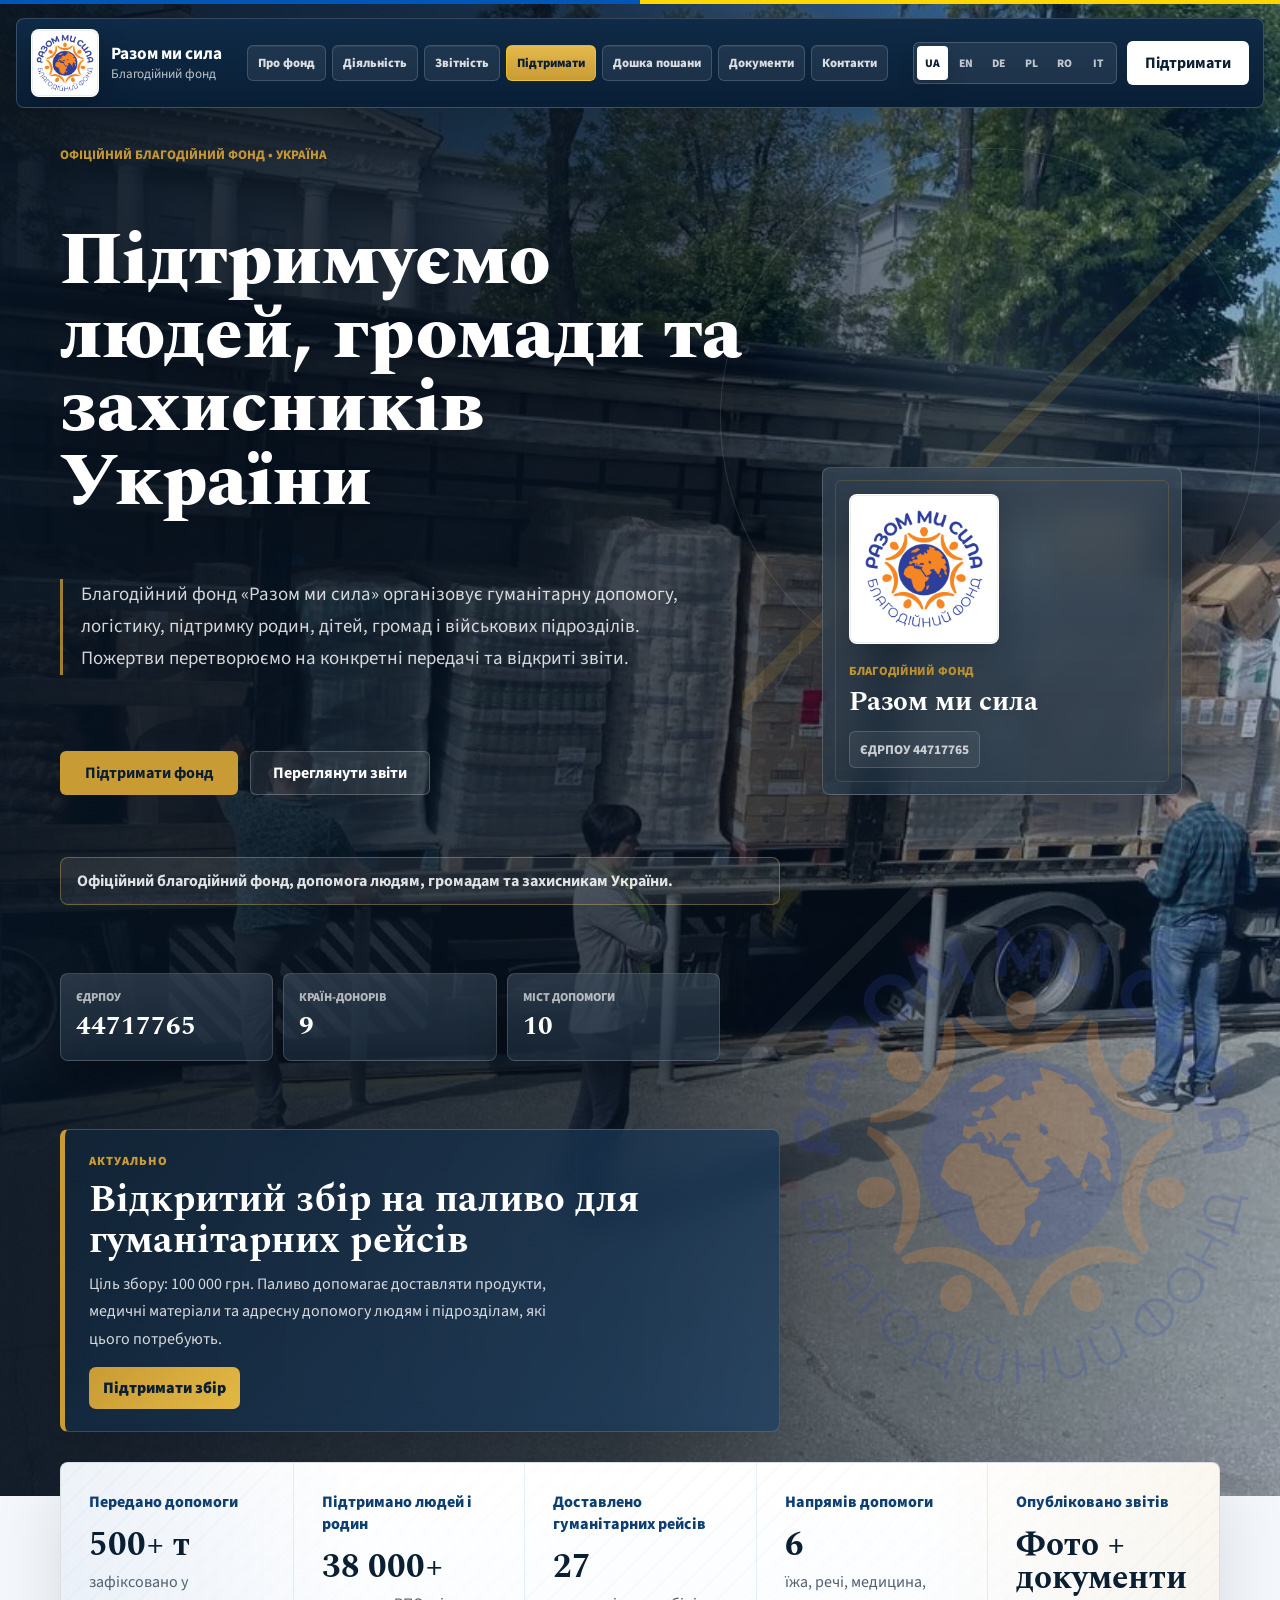
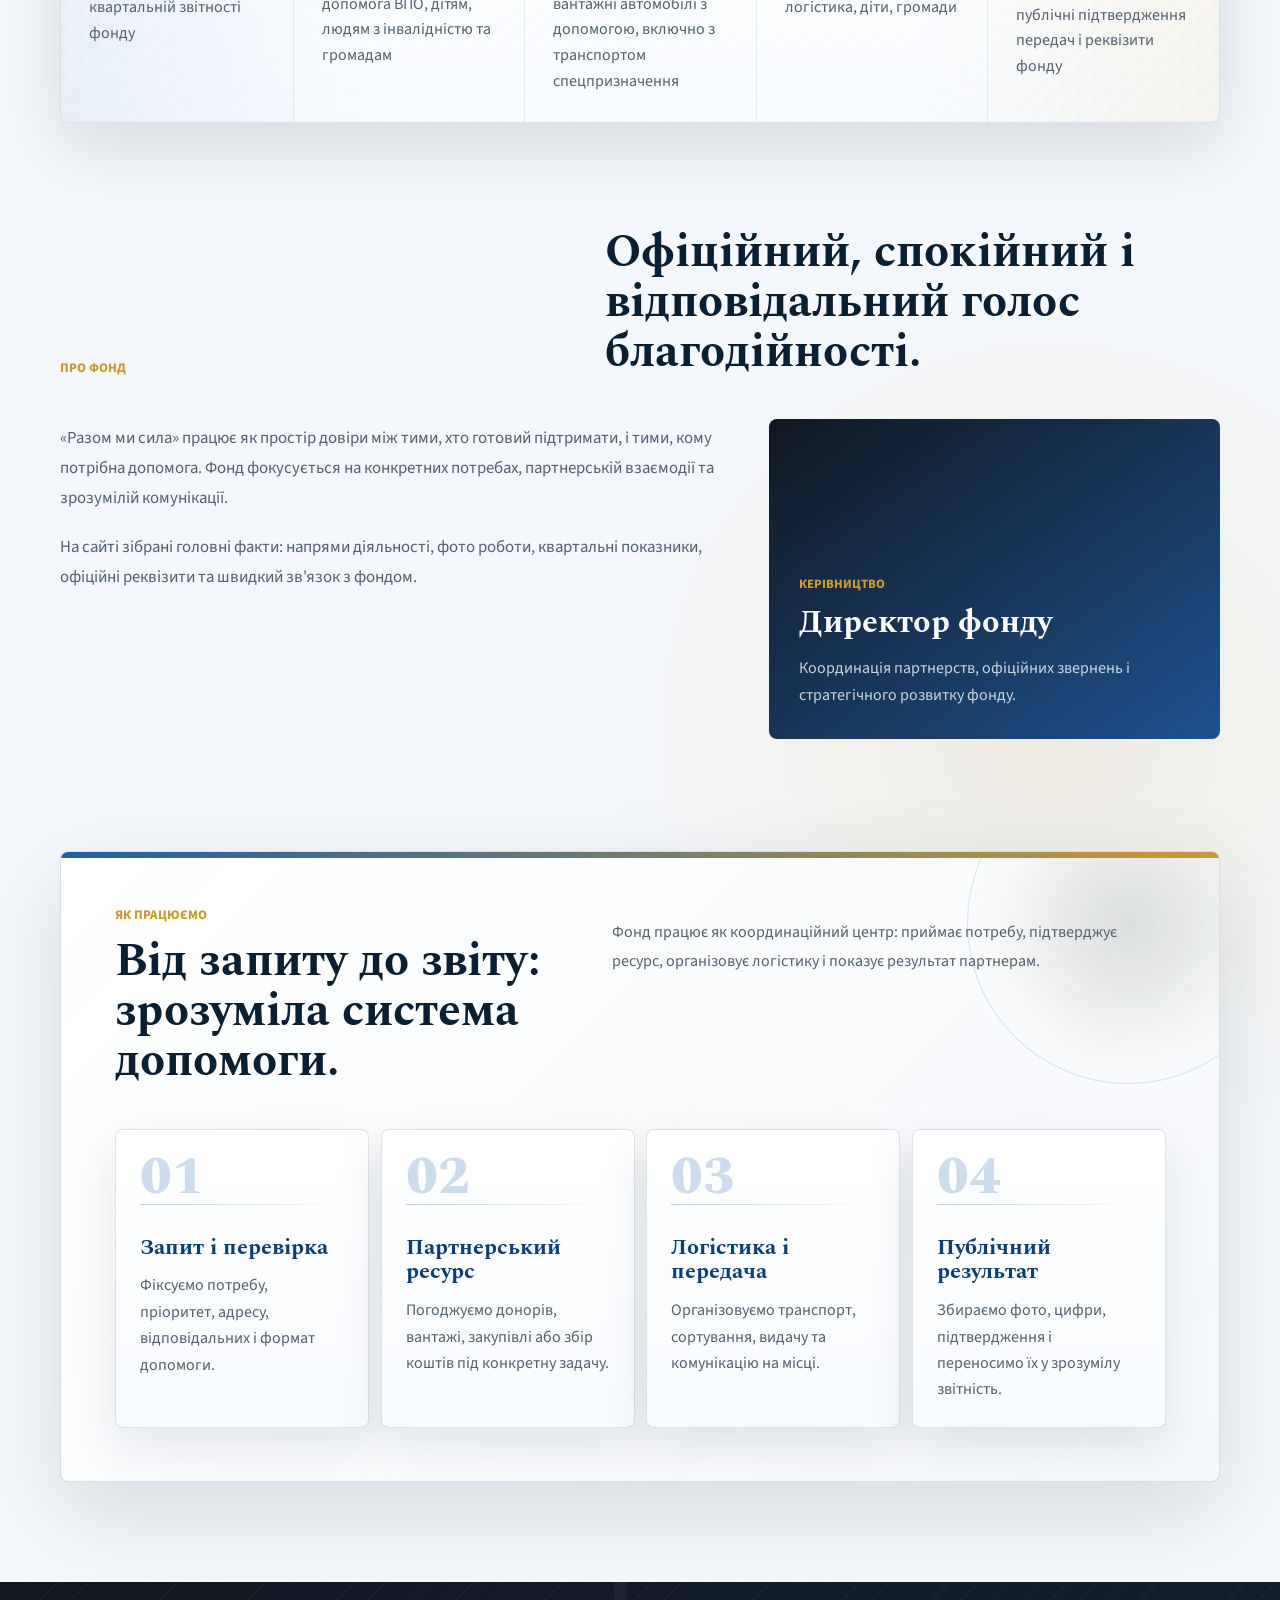
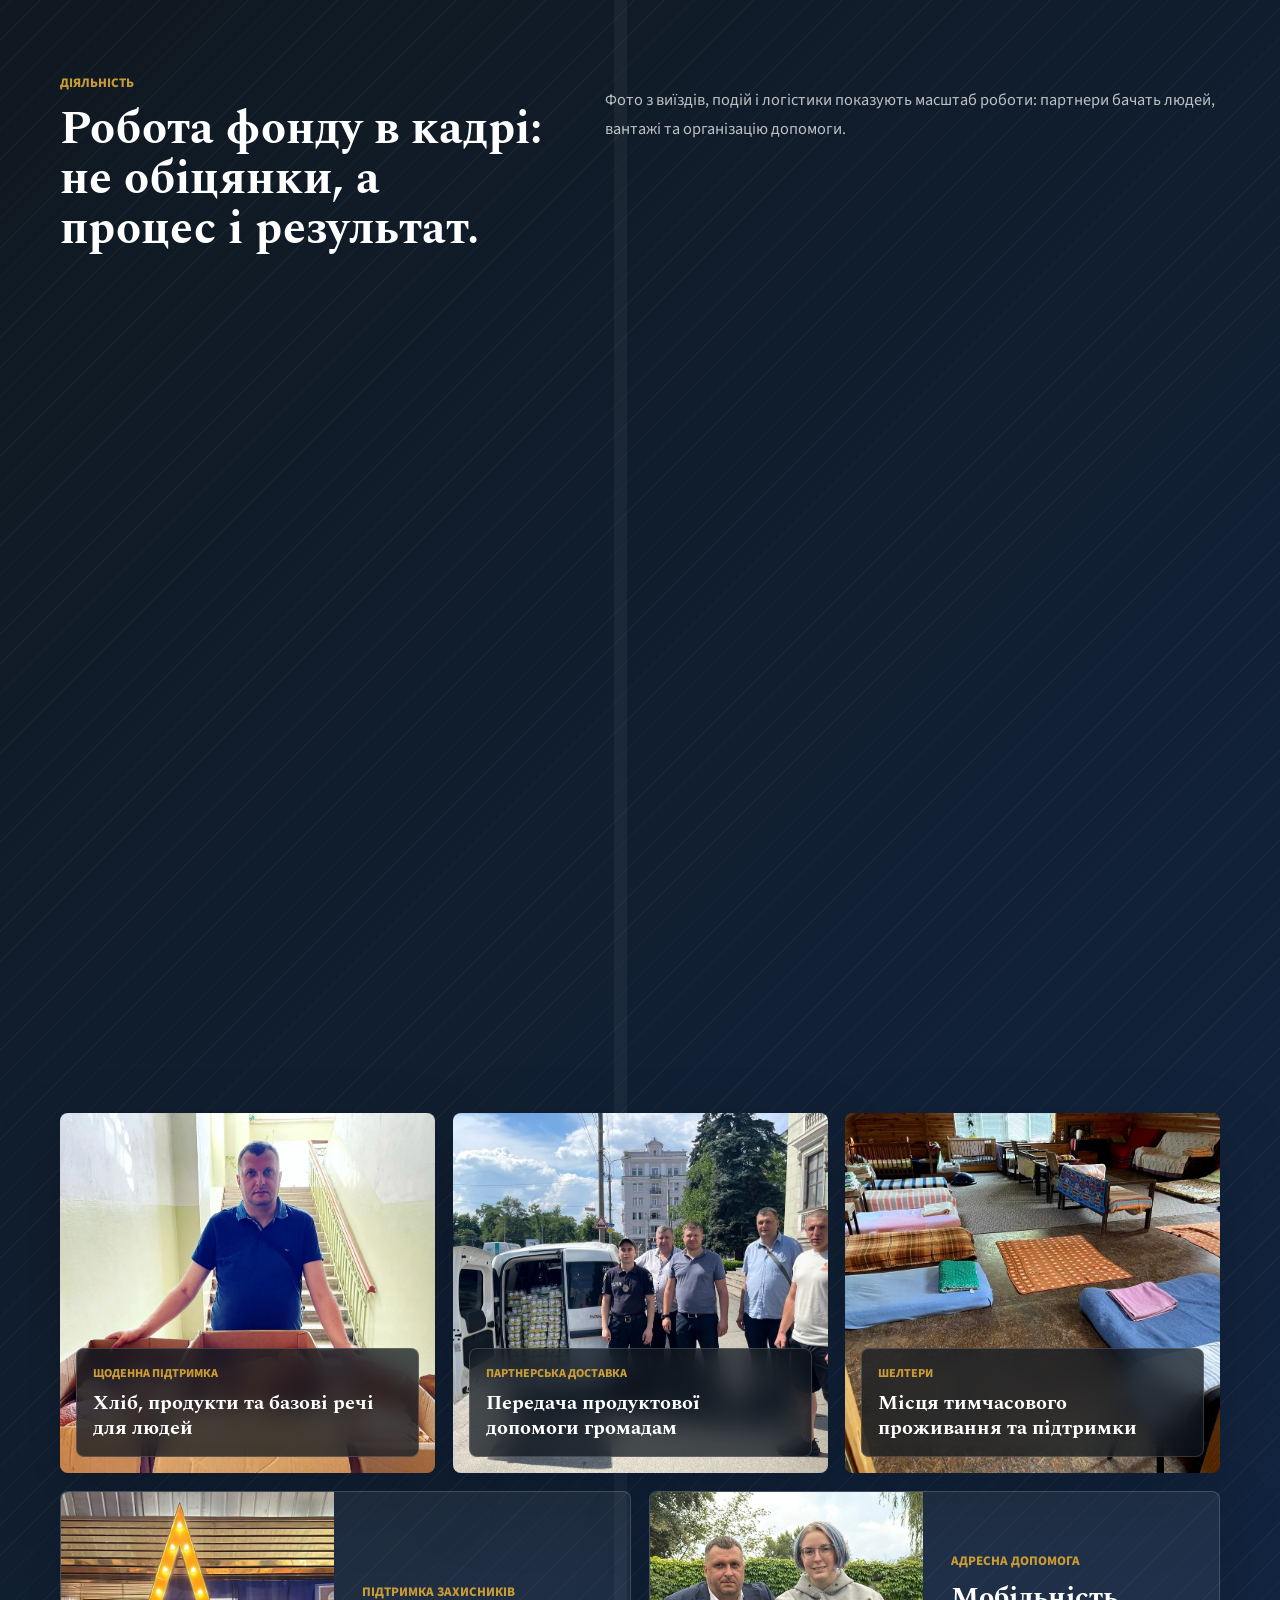
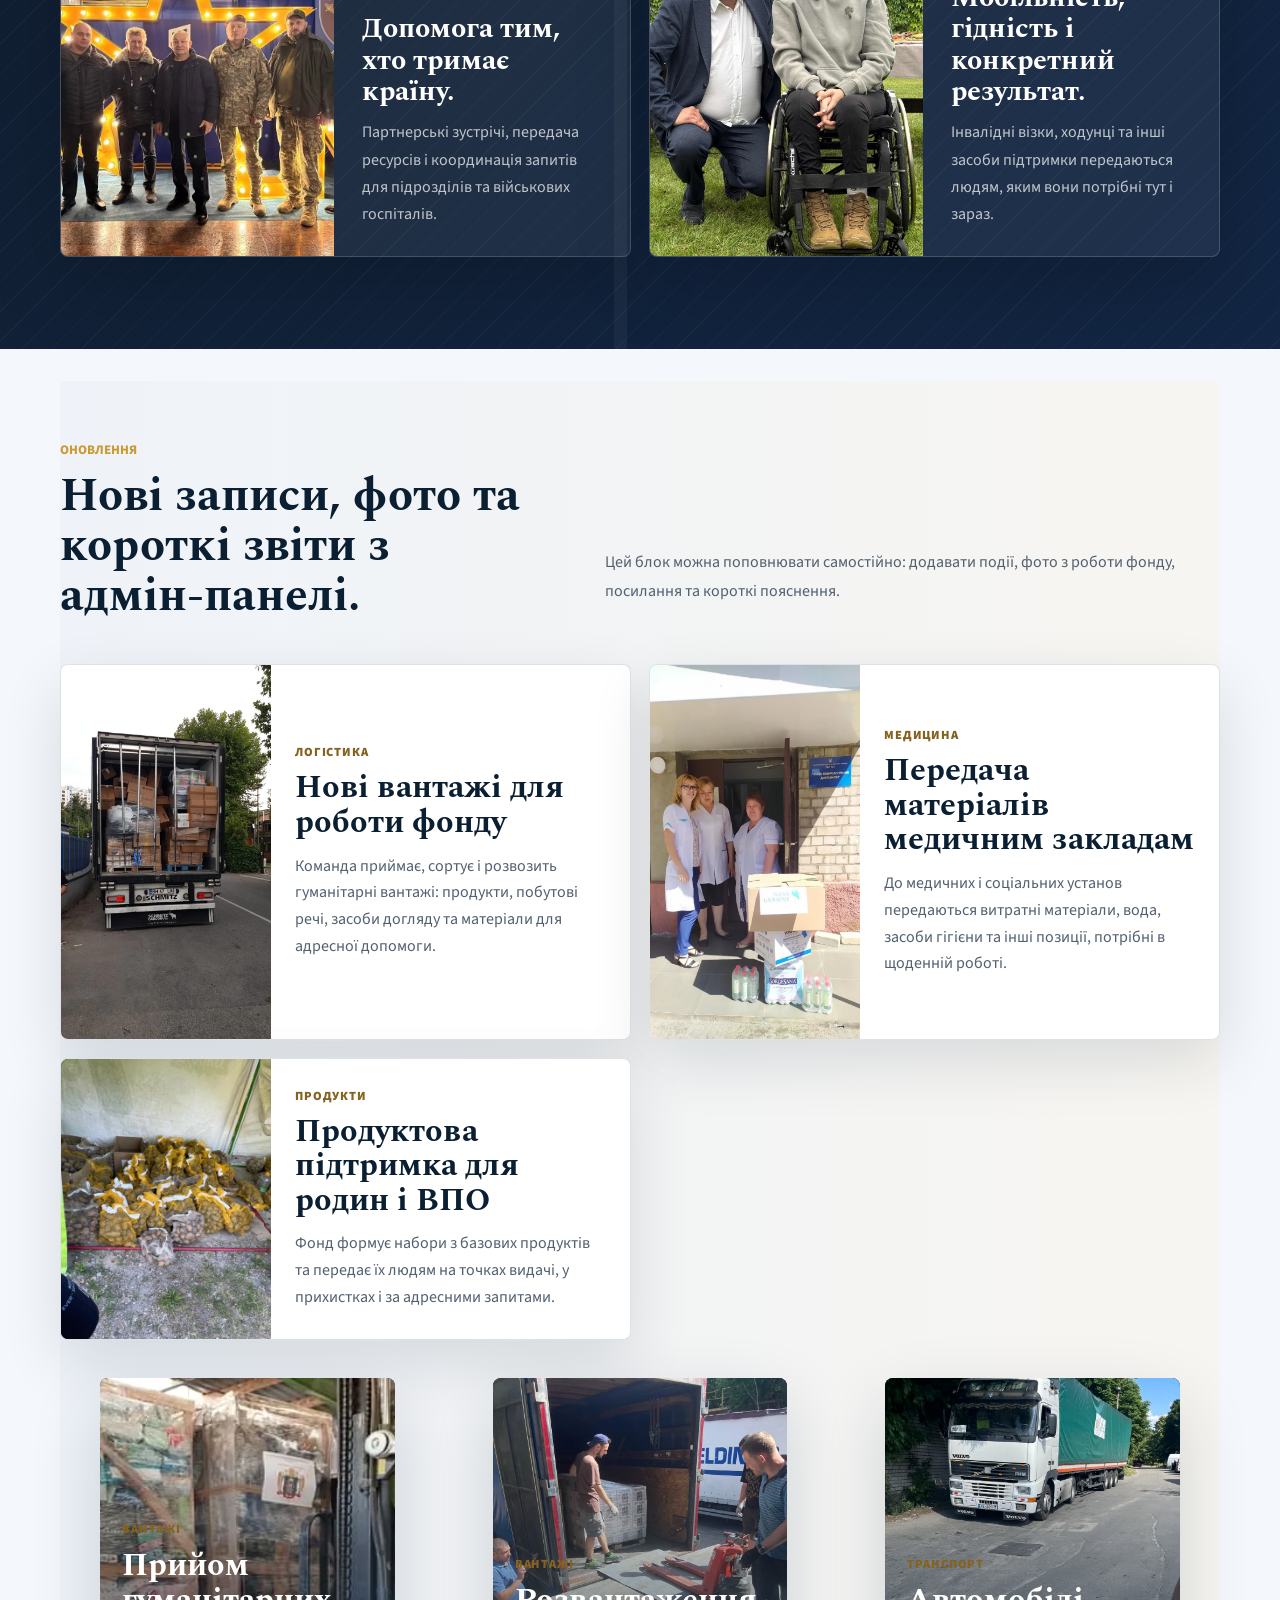
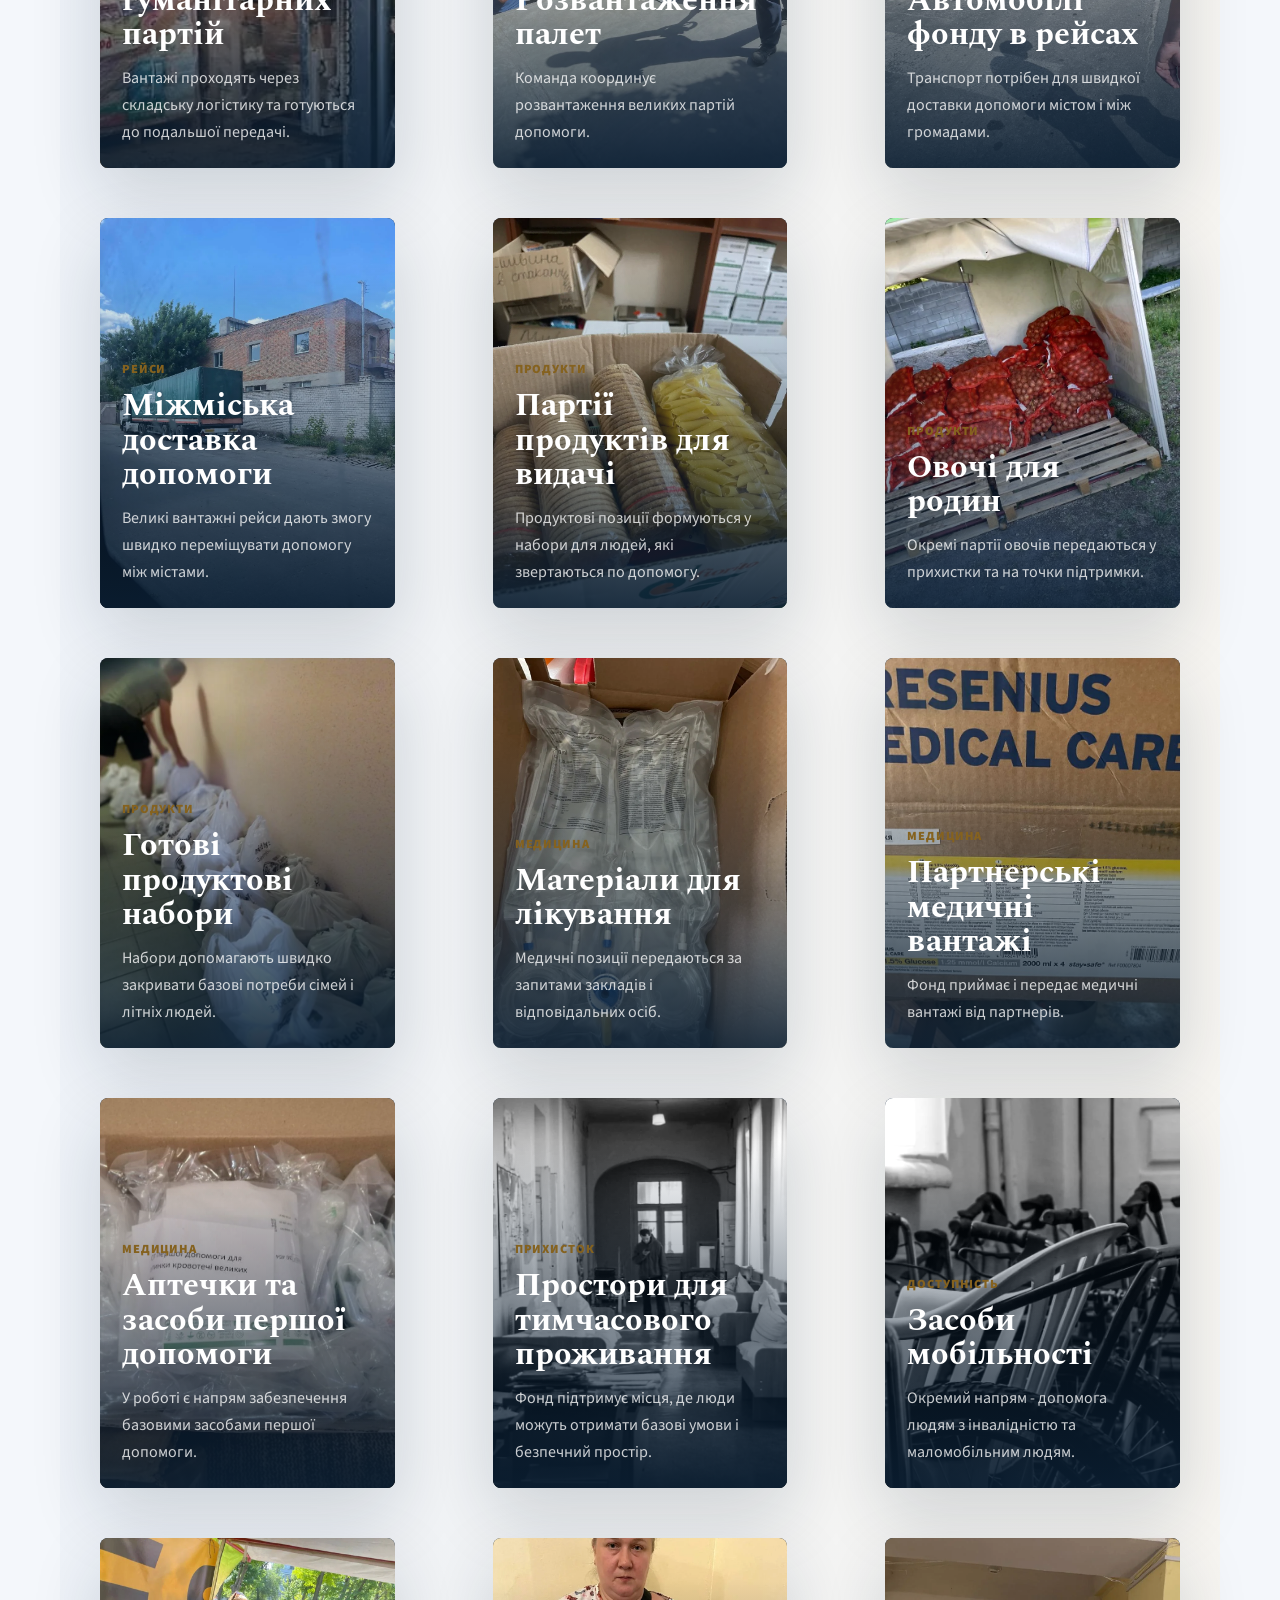
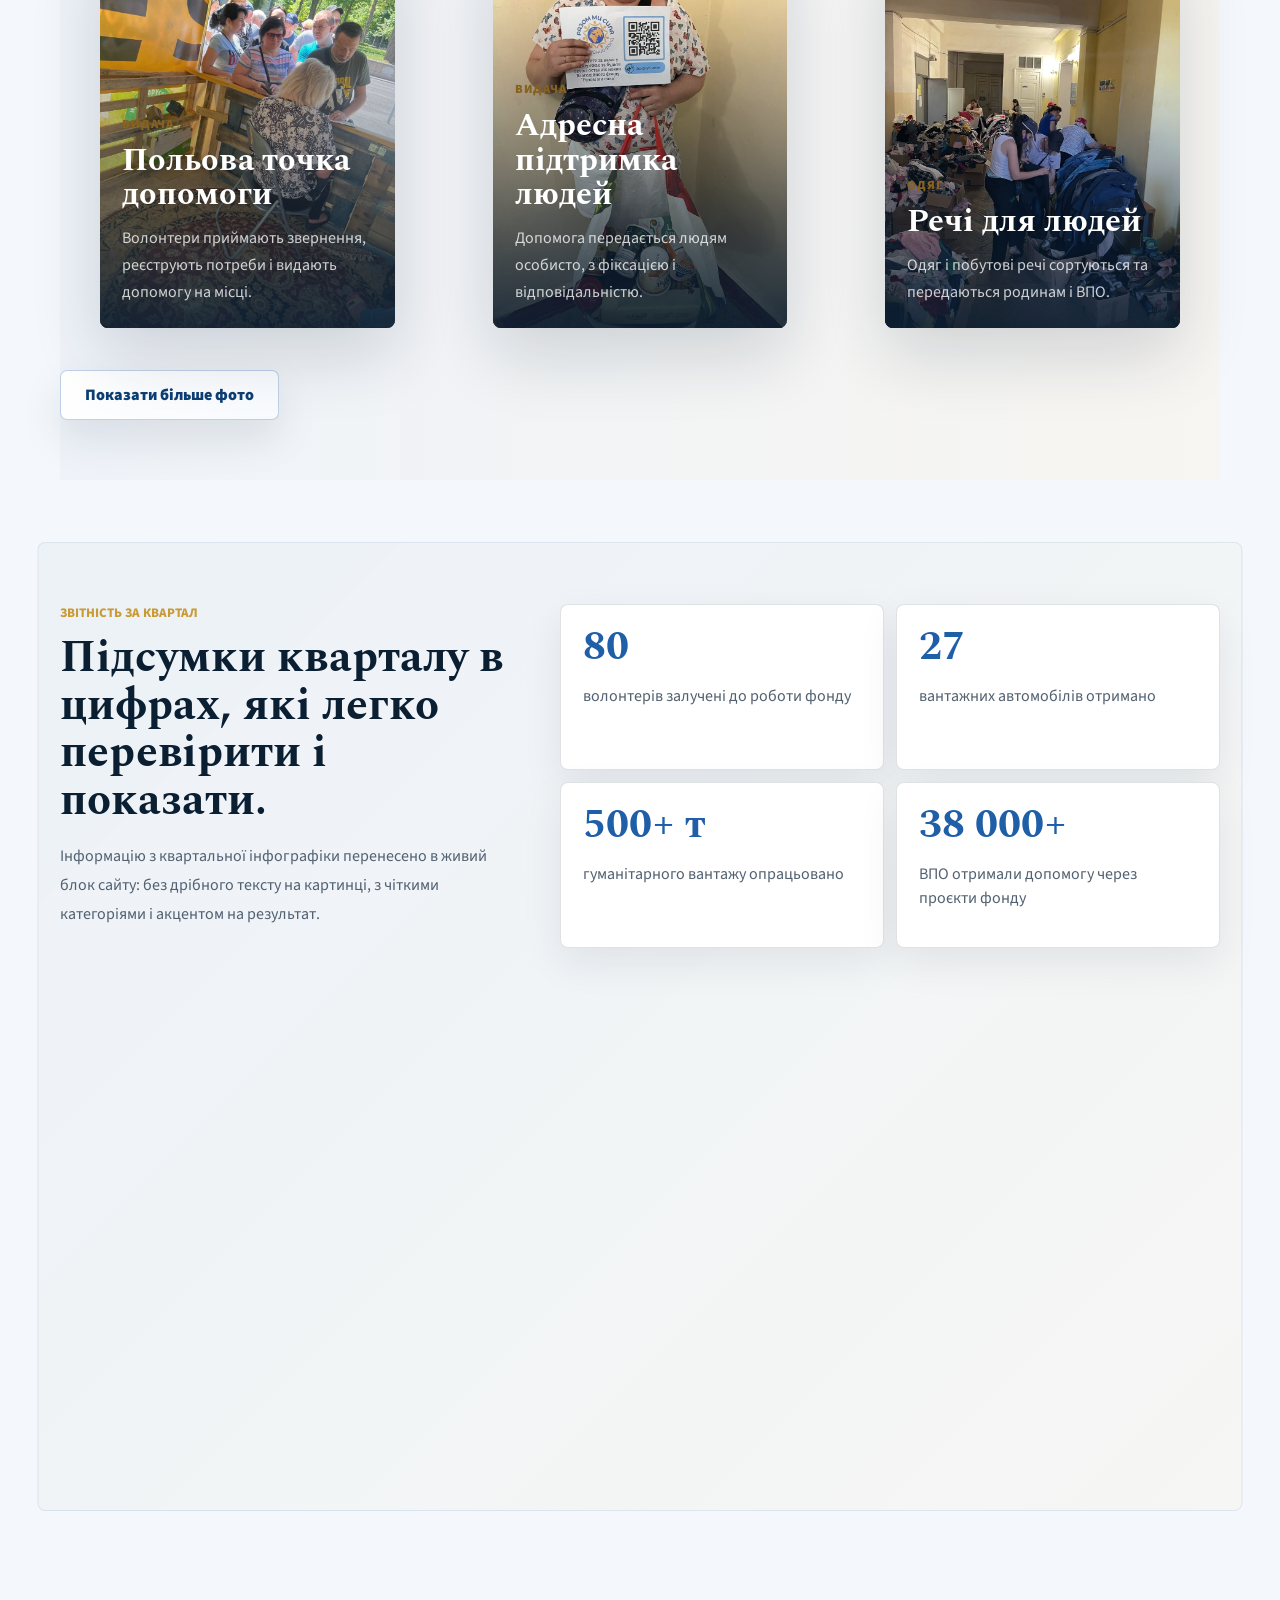
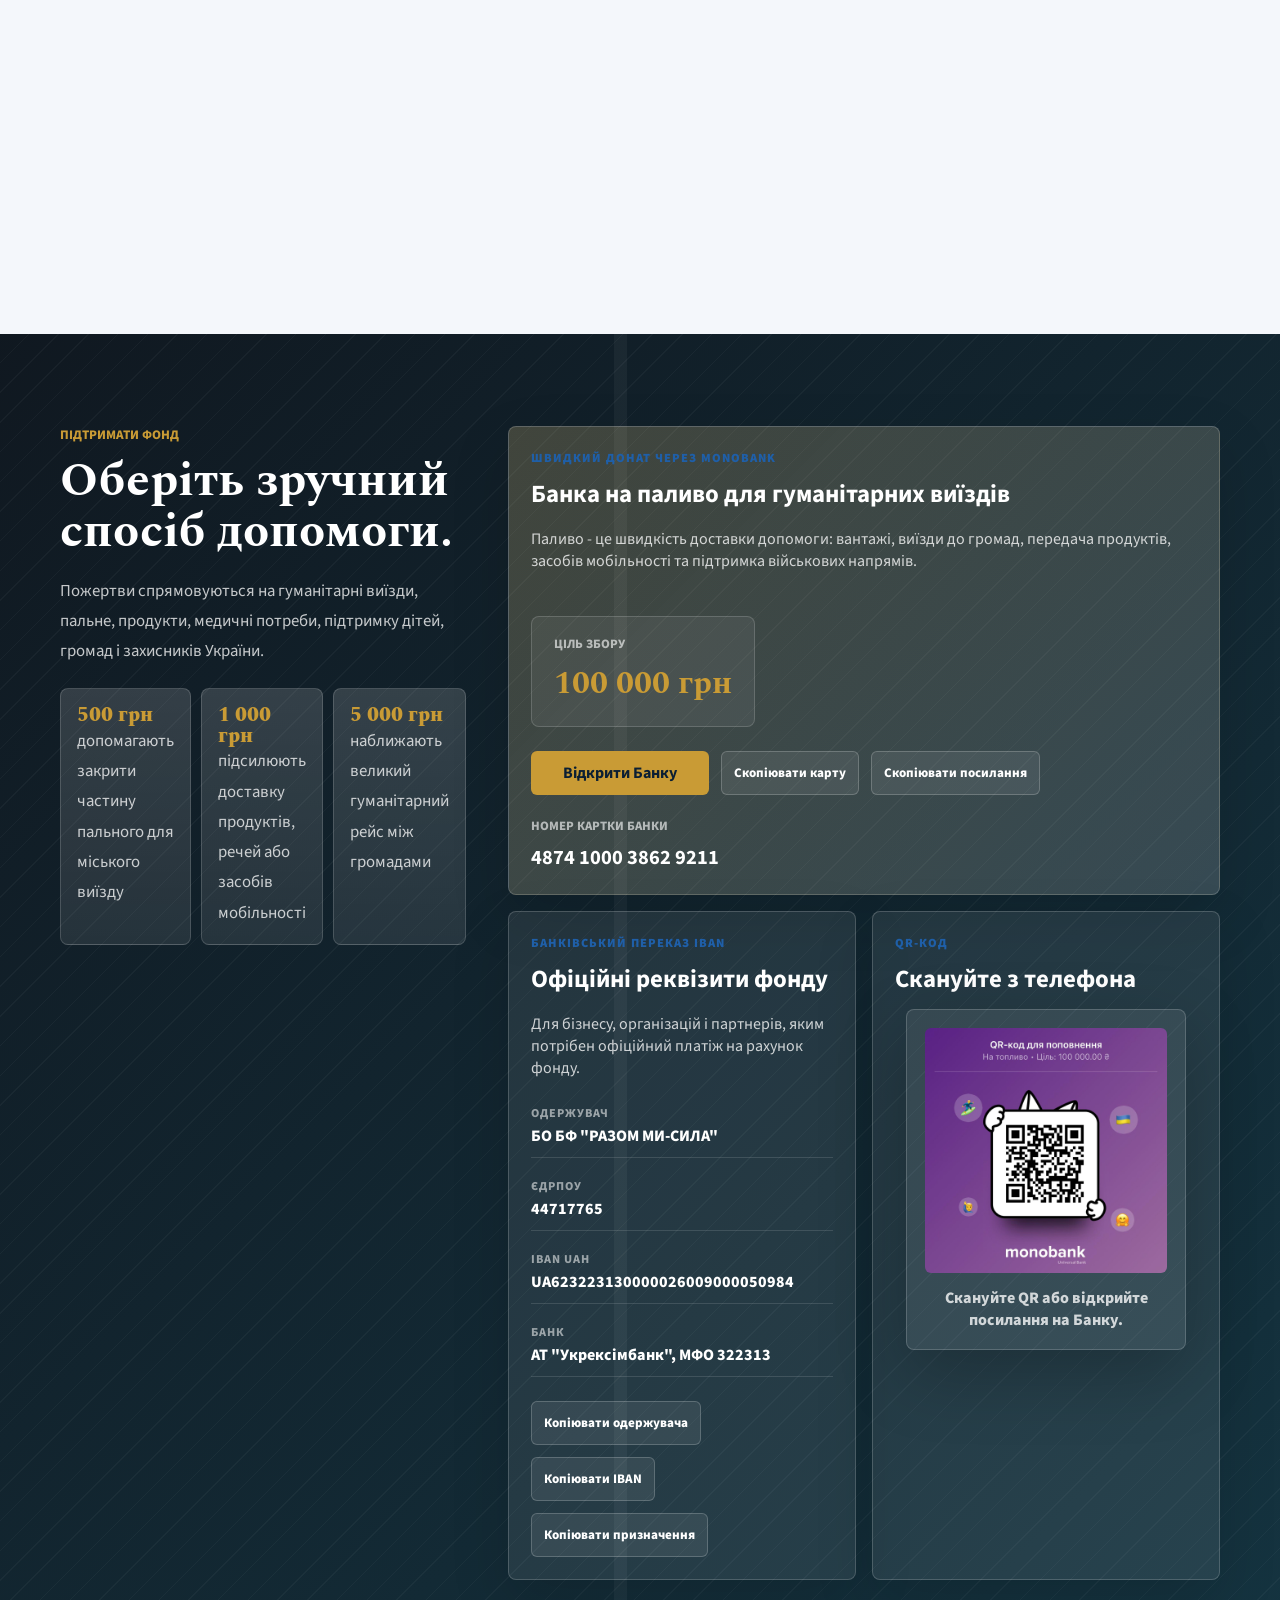
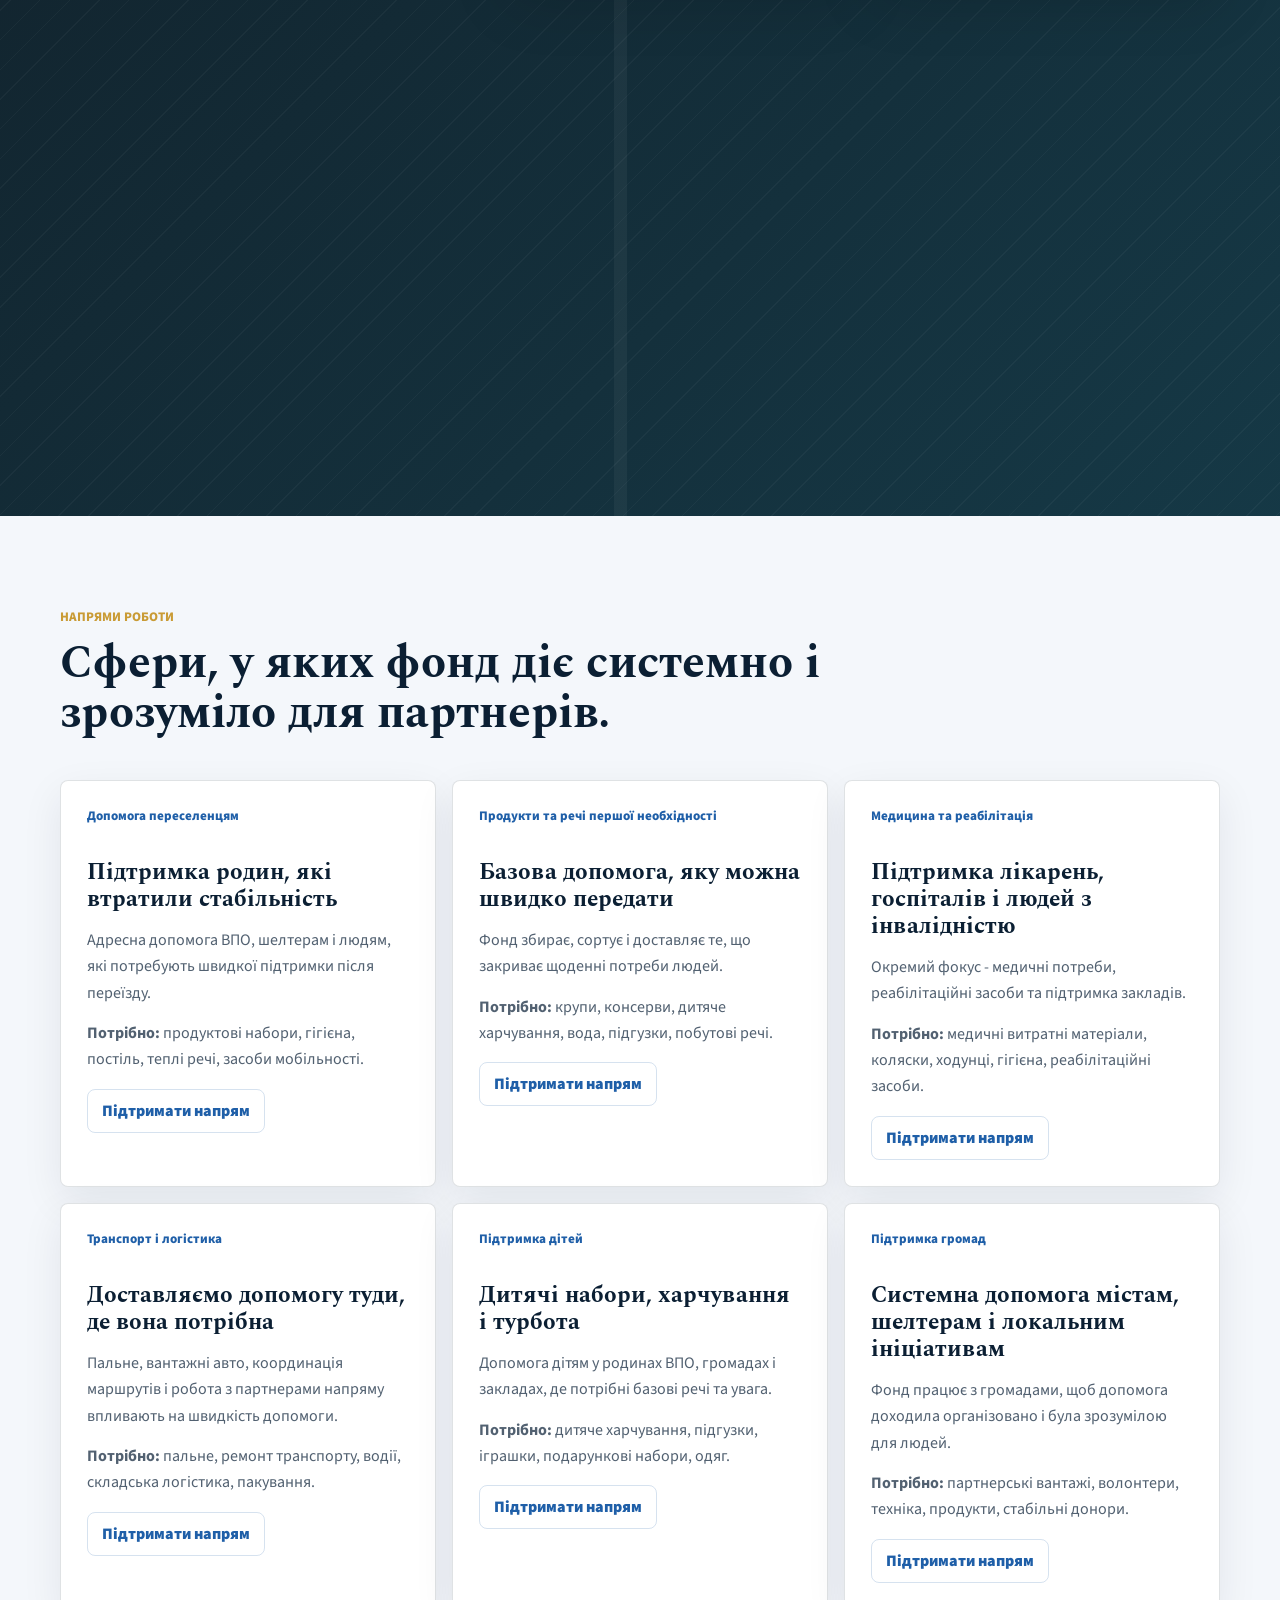
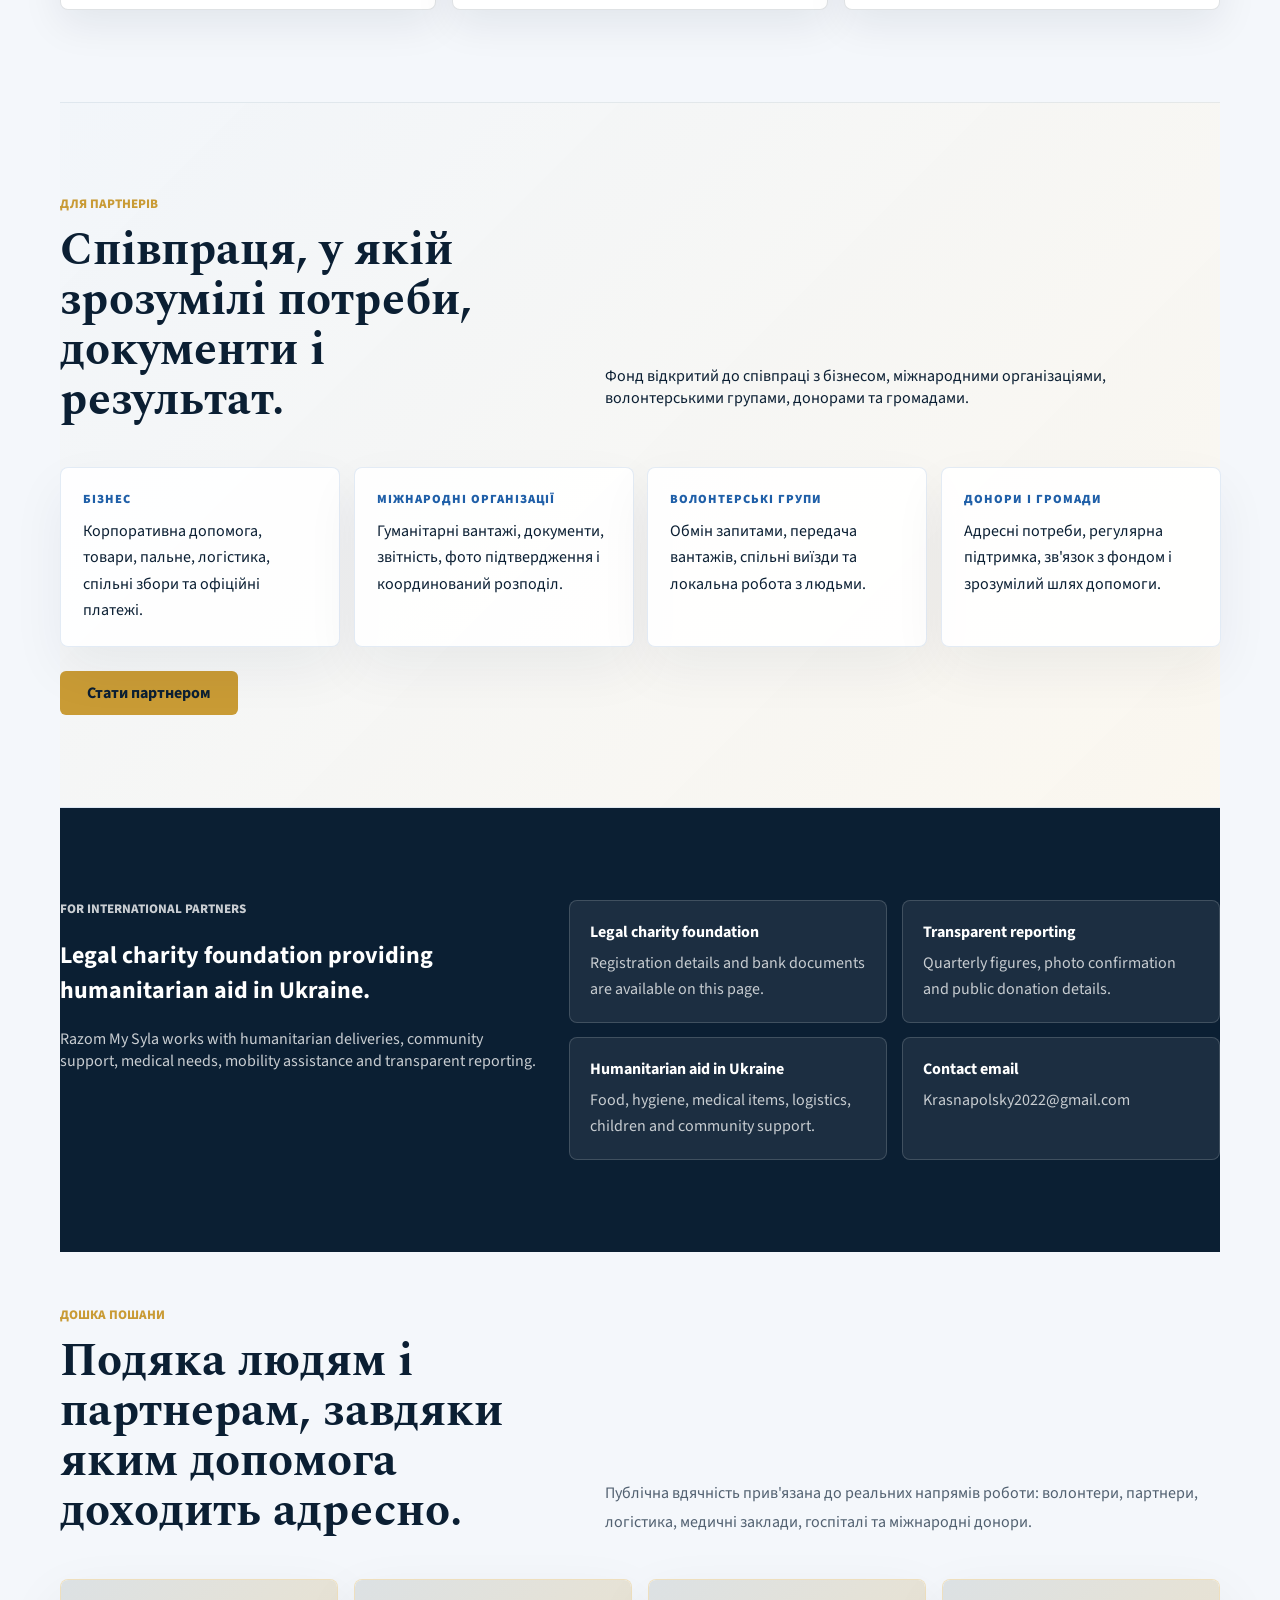
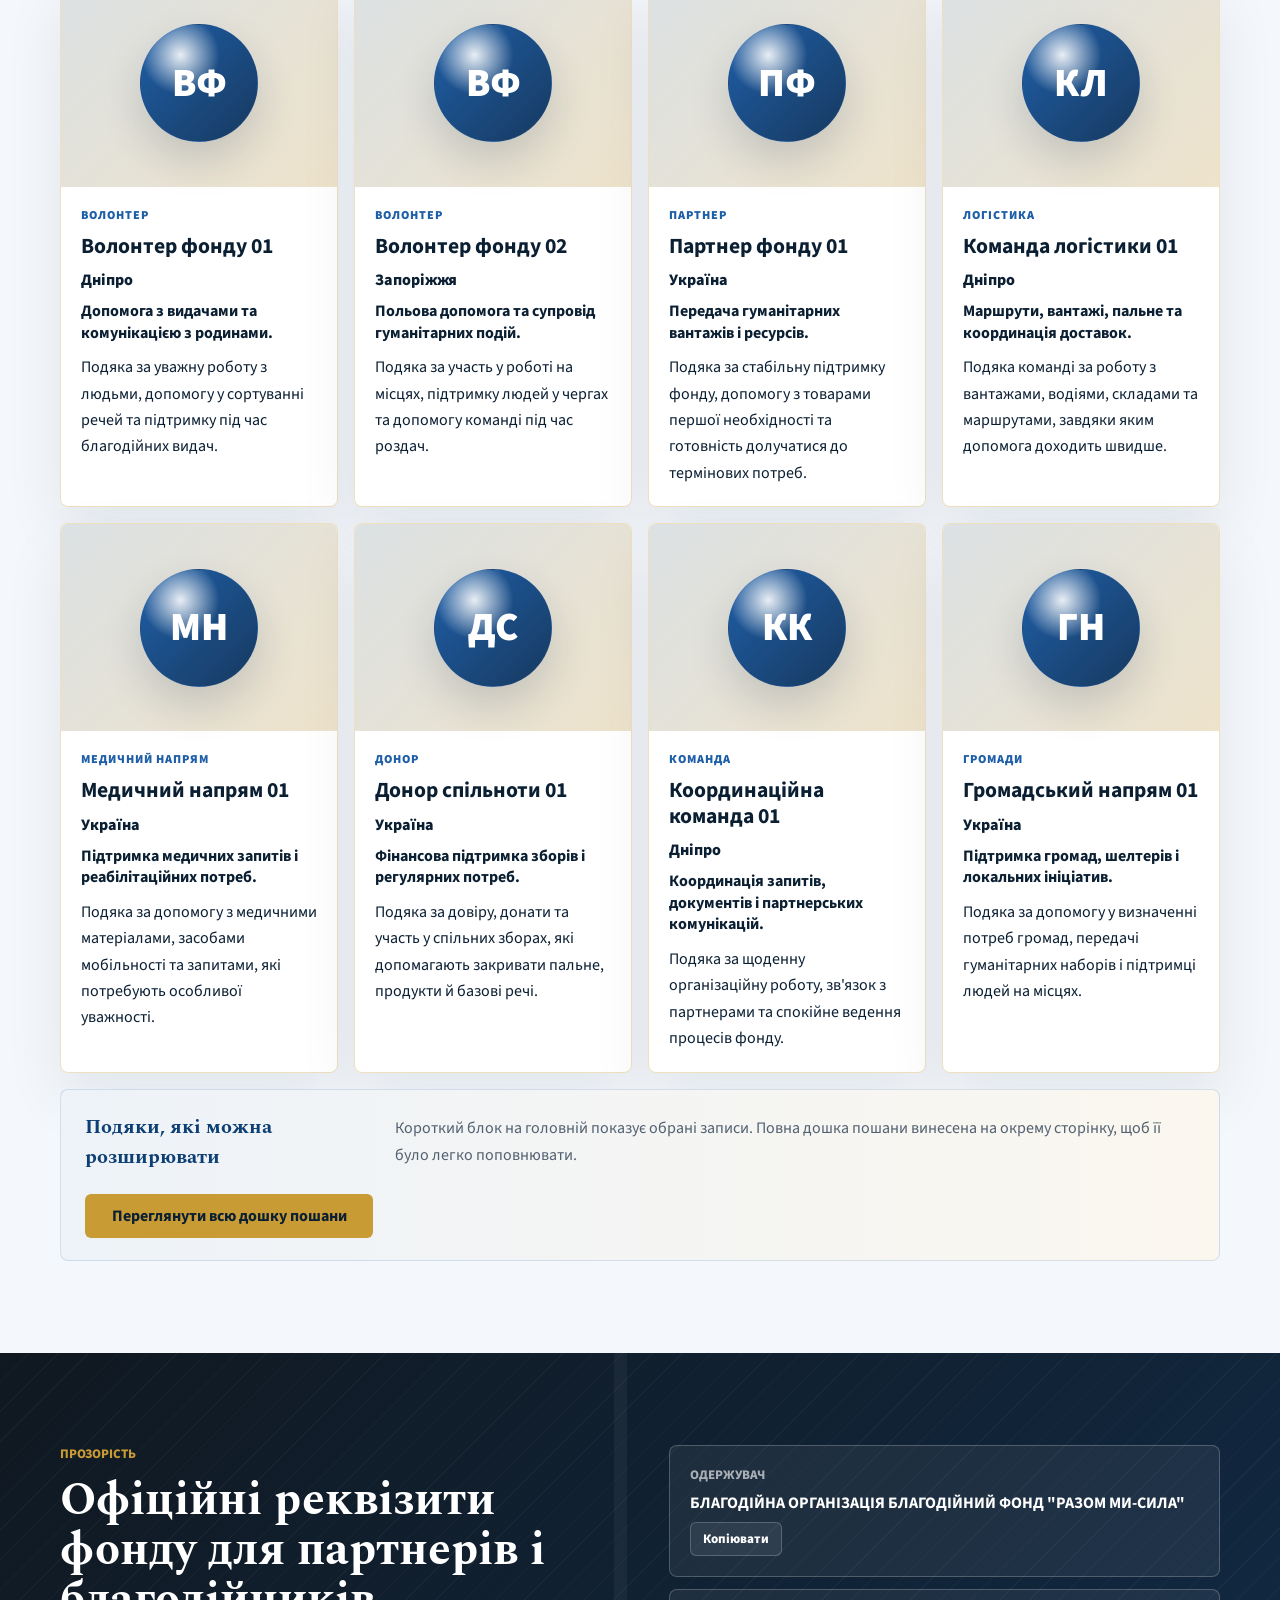
==== index.html @ 70a0d541 "Initial public website" ====
﻿<!doctype html>
<html lang="uk">
  <head>
    <meta charset="UTF-8" />
    <meta name="viewport" content="width=device-width, initial-scale=1.0" />
    <meta
      name="description"
      content="Благодійний фонд «Разом ми сила»: гуманітарна допомога, логістика, підтримка ВПО, дітей, медичних закладів і захисників України."
    />
    <meta name="keywords" content="Разом ми сила, благодійний фонд, гуманітарна допомога Україна, допомога ВПО, благодійність" />
    <meta name="robots" content="index, follow" />
    <meta name="author" content="Благодійний фонд «Разом ми сила»" />
    <meta name="theme-color" content="#0b1f33" />
    <meta property="og:type" content="website" />
    <meta property="og:locale" content="uk_UA" />
    <meta property="og:site_name" content="Разом ми сила" />
    <meta property="og:title" content="Благодійний фонд «Разом ми сила»" />
    <meta
      property="og:description"
      content="Офіційний сайт фонду: звітність, фото роботи, реквізити, гуманітарні рейси та прямий зв'язок."
    />
    <meta property="og:image" content="assets/og-razom-my-syla.webp" />
    <meta property="og:image:width" content="1200" />
    <meta property="og:image:height" content="630" />
    <meta name="twitter:card" content="summary_large_image" />
    <meta name="twitter:title" content="Благодійний фонд «Разом ми сила»" />
    <meta name="twitter:description" content="Гуманітарна допомога, логістика, звітність і офіційні реквізити фонду." />
    <meta name="twitter:image" content="assets/og-razom-my-syla.webp" />
    <title>Благодійний фонд «Разом ми сила» | Гуманітарна допомога в Україні</title>
    <link rel="canonical" href="https://razom-my-syla.pages.dev/" />
    <link rel="icon" href="assets/favicon.png" type="image/png" />
    <link rel="preload" href="assets/optimized/work-logistics.webp" as="image" />
    <link rel="preconnect" href="https://fonts.googleapis.com" />
    <link rel="preconnect" href="https://fonts.gstatic.com" crossorigin />
    <link
      href="https://fonts.googleapis.com/css2?family=Source+Sans+3:wght@400;500;600;700;800;900&family=Spectral:wght@500;600;700;800&display=swap"
      rel="stylesheet"
    />
    <link rel="stylesheet" href="styles.css" />
    <script type="application/ld+json">
      {
        "@context": "https://schema.org",
        "@type": "NGO",
        "name": "Благодійний фонд «Разом ми сила»",
        "alternateName": "Razom My Syla",
        "identifier": "ЄДРПОУ 44717765",
        "areaServed": "Україна",
        "email": "Krasnapolsky2022@gmail.com",
        "telephone": "+380981313355",
        "sameAs": [
          "https://www.facebook.com/share/1DBQkwCfPi/?mibextid=wwXIfr",
          "https://www.instagram.com/razom_mu_sila?utm_source=qr",
          "https://t.me/razom_mi_sila1"
        ]
      }
    </script>
  </head>
  <body>
    <header class="site-header" data-header>
      <a class="brand" href="#top" aria-label="Разом ми сила">
        <span class="brand-logo" aria-hidden="true">
          <img src="assets/logo-razom.png" alt="" />
        </span>
        <span class="brand-text">
          <strong data-i18n="brand.name">Разом ми сила</strong>
          <span data-i18n="brand.type">Благодійний фонд</span>
        </span>
      </a>

      <nav class="site-nav" id="site-nav" aria-label="Основна навігація">
        <a href="#about" data-i18n="nav.about">Про фонд</a>
        <a href="#activity" data-i18n="nav.activity">Діяльність</a>
        <a href="#report" data-i18n="nav.report">Звітність</a>
        <a href="#donate" data-i18n="nav.donate">Підтримати</a>
        <a href="/honor.html" data-i18n="nav.honor">Дошка пошани</a>
        <a href="#documents" data-i18n="nav.documents">Документи</a>
        <a href="#contacts" data-i18n="nav.contacts">Контакти</a>
      </nav>

      <div class="header-tools">
        <div class="language-switcher" aria-label="Мова сайту">
          <button type="button" data-lang-switch="uk" aria-pressed="true">UA</button>
          <button type="button" data-lang-switch="en" aria-pressed="false">EN</button>
          <button type="button" data-lang-switch="de" aria-pressed="false">DE</button>
          <button type="button" data-lang-switch="pl" aria-pressed="false">PL</button>
          <button type="button" data-lang-switch="ro" aria-pressed="false">RO</button>
          <button type="button" data-lang-switch="it" aria-pressed="false">IT</button>
        </div>
        <a class="header-action" href="#donate" data-i18n="nav.donate">Підтримати</a>
      </div>

      <button class="menu-toggle" type="button" aria-expanded="false" aria-controls="site-nav">
        <span></span>
        <span></span>
        <span></span>
      </button>
    </header>

    <main id="top">
      <section class="hero" aria-label="Головний екран">
        <img class="hero-seal" src="assets/logo-razom.png" alt="" aria-hidden="true" />
        <div class="hero-inner">
          <p class="eyebrow" data-i18n="hero.eyebrow">Офіційний благодійний фонд • Україна</p>
          <h1 data-i18n="hero.title">Підтримуємо людей, громади та захисників України</h1>
          <p class="hero-copy" data-i18n="hero.copy">
            Благодійний фонд «Разом ми сила» організовує гуманітарну допомогу,
            логістику, підтримку родин, дітей, громад і військових підрозділів.
            Пожертви перетворюємо на конкретні передачі та відкриті звіти.
          </p>
          <div class="hero-actions">
            <a class="button button-primary" href="#donate" data-i18n="hero.primary">Підтримати фонд</a>
            <a class="button button-secondary" href="#report" data-i18n="hero.secondary">Переглянути звіти</a>
          </div>
          <p class="hero-trust">
            Офіційний благодійний фонд, допомога людям, громадам та захисникам України.
          </p>
          <div class="hero-proof-grid" aria-label="Офіційні маркери фонду">
            <div>
              <span>ЄДРПОУ</span>
              <strong>44717765</strong>
            </div>
            <div>
              <span data-i18n="hero.proof.donors">Країн-донорів</span>
              <strong>9</strong>
            </div>
            <div>
              <span data-i18n="hero.proof.cities">Міст допомоги</span>
              <strong>10</strong>
            </div>
          </div>
          <div class="hero-logo-card" aria-label="Офіційний знак фонду">
            <img src="assets/logo-razom.png" alt="" />
            <div>
              <span data-i18n="brand.type">Благодійний фонд</span>
              <strong data-i18n="brand.name">Разом ми сила</strong>
              <small>ЄДРПОУ 44717765</small>
            </div>
          </div>
          <div class="managed-notice" data-managed-notice hidden></div>
        </div>
      </section>

      <section class="credibility" aria-label="Ключові показники довіри">
        <div class="credibility-item">
          <span>Передано допомоги</span>
          <strong>500+ т</strong>
          <p>зафіксовано у квартальній звітності фонду</p>
        </div>
        <div class="credibility-item">
          <span>Підтримано людей і родин</span>
          <strong>38 000+</strong>
          <p>допомога ВПО, дітям, людям з інвалідністю та громадам</p>
        </div>
        <div class="credibility-item">
          <span>Доставлено гуманітарних рейсів</span>
          <strong>27</strong>
          <p>вантажні автомобілі з допомогою, включно з транспортом спецпризначення</p>
        </div>
        <div class="credibility-item">
          <span>Напрямів допомоги</span>
          <strong>6</strong>
          <p>їжа, речі, медицина, логістика, діти, громади</p>
        </div>
        <div class="credibility-item">
          <span>Опубліковано звітів</span>
          <strong>Фото + документи</strong>
          <p>публічні підтвердження передач і реквізити фонду</p>
        </div>
      </section>

      <section class="section about" id="about">
        <div class="section-heading">
          <p class="section-label" data-i18n="about.label">Про фонд</p>
          <h2 data-i18n="about.title">Офіційний, спокійний і відповідальний голос благодійності.</h2>
        </div>

        <div class="about-grid">
          <div class="about-copy">
            <p data-i18n="about.p1">
              «Разом ми сила» працює як простір довіри між тими, хто готовий
              підтримати, і тими, кому потрібна допомога. Фонд фокусується на
              конкретних потребах, партнерській взаємодії та зрозумілій комунікації.
            </p>
            <p data-i18n="about.p2">
              На сайті зібрані головні факти: напрями діяльності, фото роботи,
              квартальні показники, офіційні реквізити та швидкий зв'язок з фондом.
            </p>
          </div>

          <div class="director-panel" aria-label="Керівництво фонду">
            <p data-i18n="director.label">Керівництво</p>
            <strong data-i18n="director.title">Директор фонду</strong>
            <span data-i18n="director.text">
              Координація партнерств, офіційних звернень і стратегічного розвитку фонду.
            </span>
          </div>
        </div>
      </section>

      <section class="section process" id="process">
        <div class="process-shell">
          <div class="section-heading">
            <div>
              <p class="section-label" data-i18n="process.label">Як працюємо</p>
              <h2 data-i18n="process.title">Від запиту до звіту: зрозуміла система допомоги.</h2>
            </div>
            <p data-i18n="process.text">
              Фонд працює як координаційний центр: приймає потребу, підтверджує ресурс, організовує логістику і показує результат партнерам.
            </p>
          </div>

          <div class="process-grid">
            <article>
              <span>01</span>
              <strong data-i18n="process.step1.title">Запит і перевірка</strong>
              <p data-i18n="process.step1.text">Фіксуємо потребу, пріоритет, адресу, відповідальних і формат допомоги.</p>
            </article>
            <article>
              <span>02</span>
              <strong data-i18n="process.step2.title">Партнерський ресурс</strong>
              <p data-i18n="process.step2.text">Погоджуємо донорів, вантажі, закупівлі або збір коштів під конкретну задачу.</p>
            </article>
            <article>
              <span>03</span>
              <strong data-i18n="process.step3.title">Логістика і передача</strong>
              <p data-i18n="process.step3.text">Організовуємо транспорт, сортування, видачу та комунікацію на місці.</p>
            </article>
            <article>
              <span>04</span>
              <strong data-i18n="process.step4.title">Публічний результат</strong>
              <p data-i18n="process.step4.text">Збираємо фото, цифри, підтвердження і переносимо їх у зрозумілу звітність.</p>
            </article>
          </div>
        </div>
      </section>

      <section class="activity" id="activity">
        <div class="activity-inner">
          <div class="section-heading activity-heading">
            <div>
              <p class="section-label" data-i18n="activity.label">Діяльність</p>
              <h2 data-i18n="activity.title">Робота фонду в кадрі: не обіцянки, а процес і результат.</h2>
            </div>
            <p data-i18n="activity.text">
              Фото з виїздів, подій і логістики показують масштаб роботи:
              партнери бачать людей, вантажі та організацію допомоги.
            </p>
          </div>

          <div class="photo-story">
            <figure class="story-main">
              <img src="assets/optimized/work-director.webp" alt="Представник фонду біля точки видачі допомоги" loading="lazy" />
              <figcaption>
                <span data-i18n="photo.main.label">Публічна робота</span>
                <strong data-i18n="photo.main.title">Видача подарункових наборів і комунікація з людьми</strong>
              </figcaption>
            </figure>

            <div class="story-side">
              <figure>
                <img src="assets/optimized/work-logistics.webp" alt="Вантажний автомобіль з гуманітарною допомогою" loading="lazy" />
                <figcaption data-i18n="photo.logistics">Гуманітарна логістика</figcaption>
              </figure>
              <figure>
                <img src="assets/optimized/work-cargo.webp" alt="Коробки з допомогою всередині вантажного автомобіля" loading="lazy" />
                <figcaption data-i18n="photo.cargo">Підготовка та сортування вантажу</figcaption>
              </figure>
              <figure>
                <img src="assets/optimized/work-community.webp" alt="Люди на благодійному заході фонду" loading="lazy" />
                <figcaption data-i18n="photo.community">Благодійні заходи у громадах</figcaption>
              </figure>
            </div>
          </div>

          <div class="impact-cases" aria-label="Приклади допомоги фонду">
            <figure>
              <img src="assets/optimized/work-bread.webp" alt="Коробки зі свіжим хлібом для передачі людям" loading="lazy" />
              <figcaption>
                <span data-i18n="case.bread.label">Щоденна підтримка</span>
                <strong data-i18n="case.bread.title">Хліб, продукти та базові речі для людей</strong>
              </figcaption>
            </figure>
            <figure>
              <img src="assets/optimized/work-food-partners.webp" alt="Передача продуктової допомоги разом з партнерами" loading="lazy" />
              <figcaption>
                <span data-i18n="case.food.label">Партнерська доставка</span>
                <strong data-i18n="case.food.title">Передача продуктової допомоги громадам</strong>
              </figcaption>
            </figure>
            <figure>
              <img src="assets/optimized/work-shelter.webp" alt="Облаштоване приміщення шелтеру з місцями для проживання" loading="lazy" />
              <figcaption>
                <span data-i18n="case.shelter.label">Шелтери</span>
                <strong data-i18n="case.shelter.title">Місця тимчасового проживання та підтримки</strong>
              </figcaption>
            </figure>
          </div>

          <div class="field-notes" aria-label="Окремі історії допомоги">
            <article>
              <img src="assets/optimized/work-defenders.webp" alt="Представники фонду під час зустрічі з військовими" loading="lazy" />
              <div>
                <p class="section-label" data-i18n="field.defenders.label">Підтримка захисників</p>
                <h3 data-i18n="field.defenders.title">Допомога тим, хто тримає країну.</h3>
                <p data-i18n="field.defenders.text">
                  Партнерські зустрічі, передача ресурсів і координація запитів
                  для підрозділів та військових госпіталів.
                </p>
              </div>
            </article>
            <article>
              <img src="assets/optimized/work-mobility.webp" alt="Передача інвалідного візка людині, яка потребує підтримки" loading="lazy" />
              <div>
                <p class="section-label" data-i18n="field.mobility.label">Адресна допомога</p>
                <h3 data-i18n="field.mobility.title">Мобільність, гідність і конкретний результат.</h3>
                <p data-i18n="field.mobility.text">
                  Інвалідні візки, ходунці та інші засоби підтримки передаються
                  людям, яким вони потрібні тут і зараз.
                </p>
              </div>
            </article>
          </div>
        </div>
      </section>

      <section class="section managed-updates-section" id="updates" data-managed-updates-section hidden>
        <div class="section-heading">
          <div>
            <p class="section-label" data-i18n="managed.label">Оновлення</p>
            <h2 data-i18n="managed.title">Нові записи, фото та короткі звіти з адмін-панелі.</h2>
          </div>
          <p data-i18n="managed.text">
            Цей блок можна поповнювати самостійно: додавати події, фото з роботи фонду, посилання та короткі пояснення.
          </p>
        </div>

        <div class="managed-updates-grid" data-managed-updates></div>
        <div class="managed-gallery-grid" data-managed-gallery></div>
        <button class="gallery-toggle" type="button" data-managed-gallery-more aria-expanded="false" hidden data-i18n="managed.gallery.more">
          Показати більше фото
        </button>
      </section>

      <section class="section report" id="report">
        <div class="report-layout">
          <div class="report-copy">
            <p class="section-label" data-i18n="report.label">Звітність за квартал</p>
            <h2 data-i18n="report.title">Підсумки кварталу в цифрах, які легко перевірити і показати.</h2>
            <p data-i18n="report.text">
              Інформацію з квартальної інфографіки перенесено в живий блок сайту:
              без дрібного тексту на картинці, з чіткими категоріями і акцентом на результат.
            </p>
          </div>

          <div class="report-board" aria-label="Квартальні показники фонду">
            <div>
              <span>80</span>
              <p data-i18n="report.top.volunteers">волонтерів залучені до роботи фонду</p>
            </div>
            <div>
              <span>27</span>
              <p data-i18n="report.top.trucks">вантажних автомобілів отримано</p>
            </div>
            <div>
              <span>500+ т</span>
              <p data-i18n="report.top.cargo">гуманітарного вантажу опрацьовано</p>
            </div>
            <div>
              <span>38 000+</span>
              <p data-i18n="report.top.idp">ВПО отримали допомогу через проєкти фонду</p>
            </div>
          </div>
        </div>

        <div class="report-breakdown" aria-label="Детальна звітність за квартал">
          <article class="report-panel report-panel-strong">
            <span data-i18n="report.received">Отримано</span>
            <ul>
              <li><strong>27</strong><p data-i18n="report.received.trucks">вантажних автомобілів, з яких 2 військового призначення</p></li>
              <li><strong>500+ т</strong><p data-i18n="report.received.cargo">гуманітарного вантажу</p></li>
              <li><strong>10</strong><p data-i18n="report.received.events">благодійних заходів</p></li>
              <li><strong>1</strong><p data-i18n="report.received.shelter">шелтер на утриманні фонду</p></li>
            </ul>
          </article>

          <article class="report-panel">
            <span>Передано</span>
            <ul>
              <li><strong>500</strong><p data-i18n="report.distributed.strollers">дитячих візочків</p></li>
              <li><strong>70</strong><p data-i18n="report.distributed.wheelchairs">інвалідних колясок</p></li>
              <li><strong>100</strong><p data-i18n="report.distributed.walkers">ходунців для дорослих</p></li>
              <li><strong>900</strong><p data-i18n="report.distributed.gifts">подарункових наборів для дітей до Дня захисту дітей</p></li>
            </ul>
          </article>

          <article class="report-panel">
            <span data-i18n="report.helped">Надали допомогу</span>
            <ul>
              <li><strong>4</strong><p data-i18n="report.helped.shelters">шелтерам</p></li>
              <li><strong>10</strong><p data-i18n="report.helped.cities">містам</p></li>
              <li><strong>38 тис.+</strong><p data-i18n="report.helped.idp">внутрішньо переміщеним особам</p></li>
            </ul>
          </article>

          <article class="report-panel">
            <span data-i18n="report.defense">Допомога воїнам</span>
            <ul>
              <li><strong>4</strong><p data-i18n="report.defense.zsu">бригади ЗСУ</p></li>
              <li><strong>5</strong><p data-i18n="report.defense.tro">бригад ТРО</p></li>
              <li><strong>6</strong><p data-i18n="report.defense.hospitals">військових госпіталів</p></li>
              <li><strong>9</strong><p data-i18n="report.defense.donors">країн-донорів долучилися до допомоги</p></li>
            </ul>
          </article>
        </div>

        <div class="report-proof-grid" aria-label="Що входить до звітності фонду">
          <article class="report-proof-card">
            <span>Отримано</span>
            <p>Вантажні автомобілі, гуманітарний вантаж, благодійні заходи та шелтер на утриманні фонду.</p>
          </article>
          <article class="report-proof-card">
            <span>Передано</span>
            <p>Візочки, коляски, ходунці, дитячі набори, продукти, речі першої необхідності та адресна допомога.</p>
          </article>
          <article class="report-proof-card">
            <span>Закуплено</span>
            <p>Пальне й необхідні позиції під конкретні виїзди, збори та запити громад без вигаданих показників.</p>
          </article>
          <article class="report-proof-card">
            <span>Фотофіксація</span>
            <p>Фотографії передач, логістики, роботи з людьми та партнерських гуманітарних рейсів.</p>
          </article>
          <article class="report-proof-card">
            <span>Документи</span>
            <p>Реєстраційні документи, банківські реквізити та звітна інфографіка в окремому розділі.</p>
          </article>
        </div>

        <div class="report-note">
          <strong data-i18n="report.note.title">Звітність за квартал</strong>
          <p data-i18n="report.note.text">Дані перенесено з оригінальної інфографіки фонду і оформлено як окремий репутаційний блок сайту.</p>
          <a class="button button-secondary" href="#documents">Дивитися документи</a>
        </div>
      </section>

      <section class="donate" id="donate">
        <div class="donate-inner donate-inner-expanded">
          <div class="donate-copy">
            <p class="section-label" data-i18n="donate.label">Підтримати фонд</p>
            <h2>Оберіть зручний спосіб допомоги.</h2>
            <p>
              Пожертви спрямовуються на гуманітарні виїзди, пальне, продукти,
              медичні потреби, підтримку дітей, громад і захисників України.
            </p>
            <div class="donate-impact" aria-label="На що вистачає пожертв">
              <div>
                <span data-i18n="donate.impact.one.label">500 грн</span>
                <p data-i18n="donate.impact.one.text">допомагають закрити частину пального для міського виїзду</p>
              </div>
              <div>
                <span data-i18n="donate.impact.two.label">1 000 грн</span>
                <p data-i18n="donate.impact.two.text">підсилюють доставку продуктів, речей або засобів мобільності</p>
              </div>
              <div>
                <span data-i18n="donate.impact.three.label">5 000 грн</span>
                <p data-i18n="donate.impact.three.text">наближають великий гуманітарний рейс між громадами</p>
              </div>
            </div>
          </div>

          <div class="donate-methods" aria-label="Способи пожертви">
            <article class="donate-method donate-method-feature">
              <span>Швидкий донат через Monobank</span>
              <h3>Банка на паливо для гуманітарних виїздів</h3>
              <p>
                Паливо - це швидкість доставки допомоги: вантажі, виїзди до громад,
                передача продуктів, засобів мобільності та підтримка військових напрямів.
              </p>
              <div class="donate-goal">
                <span data-i18n="donate.goal.label">Ціль збору</span>
                <strong data-i18n="donate.goal.value">100 000 грн</strong>
              </div>
              <div class="donate-actions">
                <a class="button button-primary" href="https://send.monobank.ua/jar/6iL3oH5Vde" target="_blank" rel="noopener" data-i18n="donate.open">
                  Відкрити Банку
                </a>
                <button class="copy-button light" type="button" data-copy="4874100038629211" data-i18n="donate.copyCard">
                  Скопіювати карту
                </button>
                <button class="copy-button light" type="button" data-copy="https://send.monobank.ua/jar/6iL3oH5Vde" data-i18n="donate.copyLink">
                  Скопіювати посилання
                </button>
              </div>
              <div class="donate-card-number">
                <span data-i18n="donate.card.label">Номер картки Банки</span>
                <strong>4874 1000 3862 9211</strong>
              </div>
            </article>

            <article class="donate-method">
              <span>Банківський переказ IBAN</span>
              <h3>Офіційні реквізити фонду</h3>
              <p>Для бізнесу, організацій і партнерів, яким потрібен офіційний платіж на рахунок фонду.</p>
              <dl class="donate-details">
                <div>
                  <dt>Одержувач</dt>
                  <dd>БО БФ "РАЗОМ МИ-СИЛА"</dd>
                </div>
                <div>
                  <dt>ЄДРПОУ</dt>
                  <dd>44717765</dd>
                </div>
                <div>
                  <dt>IBAN UAH</dt>
                  <dd>UA623223130000026009000050984</dd>
                </div>
                <div>
                  <dt>Банк</dt>
                  <dd>АТ "Укрексімбанк", МФО 322313</dd>
                </div>
              </dl>
              <div class="donate-actions">
                <button class="copy-button light" type="button" data-copy='БЛАГОДІЙНА ОРГАНІЗАЦІЯ БЛАГОДІЙНИЙ ФОНД "РАЗОМ МИ-СИЛА"'>Копіювати одержувача</button>
                <button class="copy-button light" type="button" data-copy="UA623223130000026009000050984">Копіювати IBAN</button>
                <button class="copy-button light" type="button" data-copy="Благодійна допомога або підтримка збору на паливо">Копіювати призначення</button>
              </div>
            </article>

            <article class="donate-method donate-method-qr">
              <span>QR-код</span>
              <h3>Скануйте з телефона</h3>
              <figure class="donate-qr">
                <img src="assets/donation-fuel-qr.jpeg" alt="QR-код Банки monobank для збору на паливо" loading="lazy" />
                <figcaption data-i18n="donate.qr">Скануйте QR або відкрийте посилання на Банку.</figcaption>
              </figure>
            </article>

            <article class="donate-method">
              <span>Міжнародний переказ</span>
              <h3>Зв'язатися перед оплатою</h3>
              <p>
                Для міжнародних організацій, донорів і партнерів команда фонду
                підготує актуальні документи, реквізити та формат підтвердження.
              </p>
              <div class="donate-actions">
                <a class="button button-secondary" href="mailto:Krasnapolsky2022@gmail.com">Написати на email</a>
                <a class="button button-secondary" href="https://wa.me/380981313355" target="_blank" rel="noopener">WhatsApp</a>
                <button class="copy-button light" type="button" data-copy="Krasnapolsky2022@gmail.com">Скопіювати email</button>
              </div>
            </article>
          </div>
        </div>
      </section>

      <section class="section directions" id="directions">
        <div class="section-heading compact">
          <p class="section-label" data-i18n="directions.label">Напрями роботи</p>
          <h2 data-i18n="directions.title">Сфери, у яких фонд діє системно і зрозуміло для партнерів.</h2>
        </div>

        <div class="direction-grid">
          <article class="direction-card">
            <span>Допомога переселенцям</span>
            <h3>Підтримка родин, які втратили стабільність</h3>
            <p>Адресна допомога ВПО, шелтерам і людям, які потребують швидкої підтримки після переїзду.</p>
            <p class="direction-need"><strong>Потрібно:</strong> продуктові набори, гігієна, постіль, теплі речі, засоби мобільності.</p>
            <a class="direction-action" href="#donate">Підтримати напрям</a>
          </article>
          <article class="direction-card">
            <span>Продукти та речі першої необхідності</span>
            <h3>Базова допомога, яку можна швидко передати</h3>
            <p>Фонд збирає, сортує і доставляє те, що закриває щоденні потреби людей.</p>
            <p class="direction-need"><strong>Потрібно:</strong> крупи, консерви, дитяче харчування, вода, підгузки, побутові речі.</p>
            <a class="direction-action" href="#donate">Підтримати напрям</a>
          </article>
          <article class="direction-card">
            <span>Медицина та реабілітація</span>
            <h3>Підтримка лікарень, госпіталів і людей з інвалідністю</h3>
            <p>Окремий фокус - медичні потреби, реабілітаційні засоби та підтримка закладів.</p>
            <p class="direction-need"><strong>Потрібно:</strong> медичні витратні матеріали, коляски, ходунці, гігієна, реабілітаційні засоби.</p>
            <a class="direction-action" href="#donate">Підтримати напрям</a>
          </article>
          <article class="direction-card">
            <span>Транспорт і логістика</span>
            <h3>Доставляємо допомогу туди, де вона потрібна</h3>
            <p>Пальне, вантажні авто, координація маршрутів і робота з партнерами напряму впливають на швидкість допомоги.</p>
            <p class="direction-need"><strong>Потрібно:</strong> пальне, ремонт транспорту, водії, складська логістика, пакування.</p>
            <a class="direction-action" href="#donate">Підтримати напрям</a>
          </article>
          <article class="direction-card">
            <span>Підтримка дітей</span>
            <h3>Дитячі набори, харчування і турбота</h3>
            <p>Допомога дітям у родинах ВПО, громадах і закладах, де потрібні базові речі та увага.</p>
            <p class="direction-need"><strong>Потрібно:</strong> дитяче харчування, підгузки, іграшки, подарункові набори, одяг.</p>
            <a class="direction-action" href="#donate">Підтримати напрям</a>
          </article>
          <article class="direction-card">
            <span>Підтримка громад</span>
            <h3>Системна допомога містам, шелтерам і локальним ініціативам</h3>
            <p>Фонд працює з громадами, щоб допомога доходила організовано і була зрозумілою для людей.</p>
            <p class="direction-need"><strong>Потрібно:</strong> партнерські вантажі, волонтери, техніка, продукти, стабільні донори.</p>
            <a class="direction-action" href="#donate">Підтримати напрям</a>
          </article>
        </div>
      </section>

      <section class="section partners" id="partners">
        <div class="section-heading">
          <div>
            <p class="section-label">Для партнерів</p>
            <h2>Співпраця, у якій зрозумілі потреби, документи і результат.</h2>
          </div>
          <p>
            Фонд відкритий до співпраці з бізнесом, міжнародними організаціями,
            волонтерськими групами, донорами та громадами.
          </p>
        </div>

        <div class="partner-grid">
          <article class="partner-card">
            <span>Бізнес</span>
            <p>Корпоративна допомога, товари, пальне, логістика, спільні збори та офіційні платежі.</p>
          </article>
          <article class="partner-card">
            <span>Міжнародні організації</span>
            <p>Гуманітарні вантажі, документи, звітність, фото підтвердження і координований розподіл.</p>
          </article>
          <article class="partner-card">
            <span>Волонтерські групи</span>
            <p>Обмін запитами, передача вантажів, спільні виїзди та локальна робота з людьми.</p>
          </article>
          <article class="partner-card">
            <span>Донори і громади</span>
            <p>Адресні потреби, регулярна підтримка, зв'язок з фондом і зрозумілий шлях допомоги.</p>
          </article>
        </div>

        <a class="button button-primary" href="#contacts">Стати партнером</a>
      </section>

      <section class="section international" id="international" lang="en" aria-label="For international partners">
        <div class="international-panel">
          <div>
            <p class="section-label">For international partners</p>
            <h2>Legal charity foundation providing humanitarian aid in Ukraine.</h2>
            <p>
              Razom My Syla works with humanitarian deliveries, community support,
              medical needs, mobility assistance and transparent reporting.
            </p>
          </div>
          <div class="international-grid">
            <article>
              <strong>Legal charity foundation</strong>
              <span>Registration details and bank documents are available on this page.</span>
            </article>
            <article>
              <strong>Transparent reporting</strong>
              <span>Quarterly figures, photo confirmation and public donation details.</span>
            </article>
            <article>
              <strong>Humanitarian aid in Ukraine</strong>
              <span>Food, hygiene, medical items, logistics, children and community support.</span>
            </article>
            <article>
              <strong>Contact email</strong>
              <a href="mailto:Krasnapolsky2022@gmail.com">Krasnapolsky2022@gmail.com</a>
            </article>
          </div>
        </div>
      </section>

      <section class="section honor" id="honor">
        <div class="section-heading">
          <div>
            <p class="section-label" data-i18n="honor.label">Дошка пошани</p>
            <h2 data-i18n="honor.title">Подяка людям і партнерам, завдяки яким допомога доходить адресно.</h2>
          </div>
          <p data-i18n="honor.text">
            Публічна вдячність прив'язана до реальних напрямів роботи: волонтери, партнери, логістика,
            медичні заклади, госпіталі та міжнародні донори.
          </p>
        </div>

        <div class="honor-featured-grid" data-honor-featured-grid aria-live="polite">
          <p class="honor-board-message">Завантажуємо дошку пошани...</p>
        </div>

        <div class="honor-note">
          <strong data-i18n="honor.note.title">Подяки, які можна розширювати</strong>
          <p data-i18n="honor.note.text">Короткий блок на головній показує обрані записи. Повна дошка пошани винесена на окрему сторінку, щоб її було легко поповнювати.</p>
          <a class="button button-primary" href="/honor.html">Переглянути всю дошку пошани</a>
        </div>
      </section>

      <section class="transparency" id="transparency">
        <div class="transparency-inner">
          <div>
            <p class="section-label" data-i18n="requisites.label">Прозорість</p>
            <h2 data-i18n="requisites.title">Офіційні реквізити фонду для партнерів і благодійників.</h2>
          </div>
          <div class="transparency-list">
            <div>
              <span data-i18n="requisites.recipient">Одержувач</span>
              <strong>БЛАГОДІЙНА ОРГАНІЗАЦІЯ БЛАГОДІЙНИЙ ФОНД "РАЗОМ МИ-СИЛА"</strong>
              <button class="copy-button" type="button" data-copy='БЛАГОДІЙНА ОРГАНІЗАЦІЯ БЛАГОДІЙНИЙ ФОНД "РАЗОМ МИ-СИЛА"' data-i18n="action.copy">Копіювати</button>
            </div>
            <div>
              <span>ЄДРПОУ</span>
              <strong>44717765</strong>
              <button class="copy-button" type="button" data-copy="44717765" data-i18n="action.copy">Копіювати</button>
            </div>
            <div>
              <span>IBAN UAH</span>
              <strong>UA623223130000026009000050984</strong>
              <button class="copy-button" type="button" data-copy="UA623223130000026009000050984" data-i18n="action.copy">Копіювати</button>
            </div>
            <div>
              <span data-i18n="requisites.bank">Банк</span>
              <strong>АТ "Укрексімбанк", МФО 322313</strong>
              <button class="copy-button" type="button" data-copy='АТ "Укрексімбанк", МФО 322313' data-i18n="action.copy">Копіювати</button>
            </div>
            <div>
              <span data-i18n="requisites.account">Рахунок</span>
              <strong>26009000050984 • UAH (980)</strong>
              <button class="copy-button" type="button" data-copy="26009000050984" data-i18n="action.copy">Копіювати</button>
            </div>
            <div>
              <span data-i18n="requisites.purpose">Призначення</span>
              <strong data-i18n="requisites.purposeText">Благодійна допомога або підтримка збору на паливо</strong>
              <button class="copy-button" type="button" data-copy="Благодійна допомога або підтримка збору на паливо" data-i18n="action.copy">Копіювати</button>
            </div>
          </div>
        </div>
      </section>

      <section class="section documents" id="documents">
        <div class="section-heading">
          <div>
            <p class="section-label" data-i18n="documents.label">Документи</p>
            <h2 data-i18n="documents.title">Файли, які допомагають партнерам швидко перевірити фонд.</h2>
          </div>
          <p data-i18n="documents.text">
            Зібрали реєстраційні матеріали, банківські реквізити та звітну інфографіку в одному місці.
          </p>
        </div>

        <div class="official-document-panel" aria-label="Офіційна перевірка фонду">
          <div class="official-document-copy">
            <span data-i18n="documents.verify.label">Офіційна перевірка</span>
            <h3 data-i18n="documents.verify.title">Ключові дані фонду в одному блоці.</h3>
            <p data-i18n="documents.verify.text">
              Тут зібрані реквізити, реєстраційний код і файли, які зазвичай потрібні партнерам перед переказом або співпрацею.
            </p>
          </div>
          <dl class="official-document-list">
            <div>
              <dt data-i18n="documents.verify.registry">ЄДРПОУ</dt>
              <dd>44717765</dd>
            </div>
            <div>
              <dt data-i18n="documents.verify.iban">IBAN UAH</dt>
              <dd>UA623223130000026009000050984</dd>
            </div>
            <div>
              <dt data-i18n="documents.verify.bank">Банк</dt>
              <dd>АТ "Укрексімбанк", МФО 322313</dd>
            </div>
            <div>
              <dt data-i18n="documents.verify.email">Пошта фонду</dt>
              <dd>Krasnapolsky2022@gmail.com</dd>
            </div>
          </dl>
          <div class="official-document-actions">
            <a href="assets/documents/razom-my-syla-registration.pdf" target="_blank" rel="noopener" data-i18n="documents.verify.openRegistration">Реєстрація</a>
            <a href="assets/documents/razom-my-syla-bank-details.pdf" target="_blank" rel="noopener" data-i18n="documents.verify.openBank">Реквізити</a>
            <a href="#report" data-i18n="documents.verify.toReport">Звітність</a>
          </div>
        </div>

        <div class="document-grid">
          <a class="document-card" href="assets/documents/razom-my-syla-registration.pdf" target="_blank" rel="noopener">
            <span data-i18n="documents.registration.label">PDF</span>
            <strong data-i18n="documents.registration.title">Реєстраційні документи</strong>
            <p data-i18n="documents.registration.text">Файл для первинної перевірки офіційного статусу організації.</p>
          </a>
          <a class="document-card" href="assets/documents/razom-my-syla-bank-details.pdf" target="_blank" rel="noopener">
            <span data-i18n="documents.bank.label">PDF</span>
            <strong data-i18n="documents.bank.title">Банківські реквізити</strong>
            <p data-i18n="documents.bank.text">Офіційний файл з даними для переказів і партнерських оплат.</p>
          </a>
          <a class="document-card" href="assets/report-quarter.jpeg" target="_blank" rel="noopener">
            <span data-i18n="documents.report.label">JPG</span>
            <strong data-i18n="documents.report.title">Квартальна інфографіка</strong>
            <p data-i18n="documents.report.text">Оригінальний візуальний звіт, з якого перенесені показники на сайт.</p>
          </a>
          <a class="document-card" href="#updates">
            <span>Фото</span>
            <strong>Фото підтвердження</strong>
            <p>Публічні фото передач, логістики, гуманітарних рейсів і роботи з громадами.</p>
          </a>
        </div>
      </section>

      <section class="section faq" id="faq">
        <div class="section-heading compact">
          <p class="section-label" data-i18n="faq.label">Коротко</p>
          <h2 data-i18n="faq.title">Три відповіді, які потрібні людині перед донатом.</h2>
        </div>

        <div class="faq-grid">
          <article>
            <h3 data-i18n="faq.official.q">Фонд офіційний?</h3>
            <p data-i18n="faq.official.a">Так. На сайті вказані офіційні реквізити, код ЄДРПОУ, банк та IBAN для переказів.</p>
          </article>
          <article>
            <h3 data-i18n="faq.where.q">Куди йде допомога?</h3>
            <p data-i18n="faq.where.a">На гуманітарні вантажі, благодійні заходи, підтримку ВПО, шелтери, засоби мобільності та допомогу військовим напрямам.</p>
          </article>
          <article>
            <h3 data-i18n="faq.result.q">Як побачити результат?</h3>
            <p data-i18n="faq.result.a">У розділі звітності є квартальні цифри та фото реальної роботи фонду з виїздів, передачі допомоги і партнерських подій.</p>
          </article>
        </div>
      </section>

      <section class="section contacts" id="contacts">
        <div class="section-heading">
          <p class="section-label" data-i18n="contacts.label">Контакти</p>
          <h2 data-i18n="contacts.title">Для партнерів, благодійників і офіційних звернень.</h2>
        </div>

        <div class="contact-grid">
          <div class="contact-card primary-contact">
            <p data-i18n="contacts.direct">Прямий контакт</p>
            <h3 data-i18n="contacts.connection">Зв'язок з фондом</h3>
            <a href="mailto:Krasnapolsky2022@gmail.com">Krasnapolsky2022@gmail.com</a>
            <a href="https://wa.me/380981313355" target="_blank" rel="noopener">WhatsApp / Telegram: +380 (98) 131 33 55</a>
            <a href="https://t.me/razom_mi_sila1" target="_blank" rel="noopener">Telegram-група: @razom_mi_sila1</a>
            <a href="tel:+380981313355">+380 (98) 131 33 55</a>
            <a href="tel:+380961270900">+380 (96) 127 09 00</a>
            <span data-i18n="contacts.country">Україна</span>
            <div class="contact-copy-actions" aria-label="Копіювання контактів">
              <button class="copy-button" type="button" data-copy="Krasnapolsky2022@gmail.com" data-i18n="contacts.copyEmail">Email</button>
              <button class="copy-button" type="button" data-copy="https://t.me/razom_mi_sila1" data-i18n="contacts.copyTelegram">Telegram</button>
              <button class="copy-button" type="button" data-copy="+380981313355" data-i18n="contacts.copyPhone">Телефон</button>
              <button class="copy-button" type="button" data-copy="+380961270900" data-i18n="contacts.copyViber">Viber</button>
            </div>
            <div class="messenger-actions" aria-label="Месенджери фонду">
              <a class="messenger whatsapp" href="https://wa.me/380981313355" target="_blank" rel="noopener" aria-label="WhatsApp" title="WhatsApp">
                <svg viewBox="0 0 24 24" aria-hidden="true"><path d="M12.04 2.2A9.74 9.74 0 0 0 3.7 17.02L2.5 21.5l4.6-1.16a9.74 9.74 0 1 0 4.94-18.14Zm5.73 13.76c-.24.67-1.4 1.28-1.95 1.36-.5.08-1.13.12-1.82-.12-.42-.14-.96-.31-1.65-.61-2.9-1.25-4.8-4.16-4.95-4.35-.14-.2-1.18-1.57-1.18-3 0-1.42.75-2.12 1.02-2.41.26-.3.58-.37.77-.37h.56c.18.01.42-.07.66.5.24.58.82 2 .89 2.15.07.14.12.32.02.51-.1.2-.15.32-.29.5-.14.17-.3.38-.43.51-.14.14-.29.29-.12.57.17.3.75 1.23 1.6 1.99 1.1.98 2.03 1.28 2.32 1.42.29.15.46.13.63-.07.17-.19.72-.84.91-1.12.2-.3.39-.24.66-.15.26.1 1.7.8 1.99.95.29.14.48.22.55.34.07.12.07.69-.17 1.4Z"/></svg>
                <span>WhatsApp</span>
              </a>
              <a class="messenger telegram" href="https://t.me/razom_mi_sila1" target="_blank" rel="noopener" aria-label="Telegram" title="Telegram">
                <svg viewBox="0 0 24 24" aria-hidden="true"><path d="M21.7 4.35 18.5 19.4c-.24 1.06-.86 1.32-1.74.82l-4.8-3.54-2.32 2.23c-.26.26-.47.47-.96.47l.34-4.88 8.89-8.03c.39-.34-.09-.53-.6-.19L6.32 13.2l-4.73-1.48c-1.03-.32-1.05-1.03.22-1.52L20.3 3.08c.86-.32 1.61.2 1.4 1.27Z"/></svg>
                <span>Telegram</span>
              </a>
              <a class="messenger viber" href="viber://chat?number=%2B380961270900" aria-label="Viber" title="Viber">
                <svg viewBox="0 0 24 24" aria-hidden="true"><path d="M17.8 2.9c-3.84-.8-7.77-.8-11.6 0A4.25 4.25 0 0 0 2.9 6.2c-.78 3.8-.78 7.72 0 11.6a4.26 4.26 0 0 0 3.32 3.31c3.83.8 7.76.8 11.6 0a4.25 4.25 0 0 0 3.3-3.31c.8-3.84.8-7.77 0-11.6a4.24 4.24 0 0 0-3.32-3.3Zm-1.2 14.2c-.4.42-1.16.66-1.72.48-3.9-1.26-6.55-3.92-7.82-7.82-.18-.56.06-1.33.48-1.72l.72-.66c.38-.36.98-.34 1.34.03l.96.96c.34.35.37.9.08 1.28l-.34.45c-.18.24-.2.57-.04.83.55.9 1.24 1.6 2.14 2.14.26.16.6.14.84-.04l.45-.34c.38-.29.93-.26 1.28.08l.96.96c.37.36.39.96.03 1.34l-.66.72Zm-.2-5.08a4.45 4.45 0 0 0-4.42-4.42.68.68 0 0 1 0-1.36 5.8 5.8 0 0 1 5.78 5.78.68.68 0 1 1-1.36 0Zm-2.25 0a2.2 2.2 0 0 0-2.18-2.18.68.68 0 1 1 0-1.36 3.56 3.56 0 0 1 3.54 3.54.68.68 0 1 1-1.36 0Z"/></svg>
                <span>Viber</span>
              </a>
              <a class="messenger facebook" href="https://www.facebook.com/share/1DBQkwCfPi/?mibextid=wwXIfr" target="_blank" rel="noopener" aria-label="Facebook" title="Facebook">
                <svg viewBox="0 0 24 24" aria-hidden="true"><path d="M14.25 8.35V6.8c0-.75.5-.92.85-.92h2.15V2.2L14.3 2.18c-3.28 0-4.02 2.45-4.02 4.02v2.15H7.75v3.8h2.53v9.65h3.97v-9.65h2.95l.39-3.8h-3.34Z"/></svg>
                <span>Facebook</span>
              </a>
              <a class="messenger instagram" href="https://www.instagram.com/razom_mu_sila?utm_source=qr" target="_blank" rel="noopener" aria-label="Instagram" title="Instagram">
                <svg viewBox="0 0 24 24" aria-hidden="true"><path d="M7.6 2.75h8.8a4.85 4.85 0 0 1 4.85 4.85v8.8a4.85 4.85 0 0 1-4.85 4.85H7.6a4.85 4.85 0 0 1-4.85-4.85V7.6A4.85 4.85 0 0 1 7.6 2.75Zm8.65 2.05h-8.5A2.95 2.95 0 0 0 4.8 7.75v8.5a2.95 2.95 0 0 0 2.95 2.95h8.5a2.95 2.95 0 0 0 2.95-2.95v-8.5a2.95 2.95 0 0 0-2.95-2.95ZM12 7.45A4.55 4.55 0 1 1 7.45 12 4.55 4.55 0 0 1 12 7.45Zm0 1.95A2.6 2.6 0 1 0 14.6 12 2.6 2.6 0 0 0 12 9.4Zm4.8-2.2a1.05 1.05 0 1 1-1.05 1.05A1.05 1.05 0 0 1 16.8 7.2Z"/></svg>
                <span>Instagram</span>
              </a>
            </div>
          </div>

          <div class="contact-card">
            <p data-i18n="contacts.official">Офіційно</p>
            <h3 data-i18n="contacts.requisites">Запит реквізитів</h3>
            <span data-i18n="contacts.text">
              Надішліть повідомлення із темою співпраці, сумою або форматом допомоги.
              Команда фонду підготує відповідь і необхідні документи.
            </span>
            <a class="button button-primary" href="https://wa.me/380981313355?text=%D0%94%D0%BE%D0%B1%D1%80%D0%B8%D0%B9%20%D0%B4%D0%B5%D0%BD%D1%8C.%20%D0%9F%D1%80%D0%BE%D1%88%D1%83%20%D0%BD%D0%B0%D0%B4%D0%B0%D1%82%D0%B8%20%D1%80%D0%B5%D0%BA%D0%B2%D1%96%D0%B7%D0%B8%D1%82%D0%B8%20%D1%84%D0%BE%D0%BD%D0%B4%D1%83." target="_blank" rel="noopener" data-i18n="contacts.request">
              Запросити реквізити
            </a>
          </div>
        </div>
      </section>
    </main>

    <footer class="site-footer">
      <p data-i18n="footer.copy">© <span id="year"></span> Благодійний фонд «Разом ми сила».</p>
      <a href="#top" data-i18n="footer.top">На початок</a>
    </footer>

    <script src="script.js"></script>
  </body>
</html>
---- styles.css ----
﻿:root {
  --ink: #0b1f33;
  --ink-soft: #526171;
  --paper: #f4f7fb;
  --paper-strong: #ffffff;
  --white: #ffffff;
  --line: rgba(11, 31, 51, 0.13);
  --line-light: rgba(255, 255, 255, 0.22);
  --gold: #c99b35;
  --gold-deep: #85621f;
  --blue: #1f5fa8;
  --blue-deep: #0d3f73;
  --clay: #8a5145;
  --shadow: 0 24px 70px rgba(11, 31, 51, 0.12);
  --max: 1160px;
  --ease: cubic-bezier(0.22, 1, 0.36, 1);
  --body-font: "Source Sans 3", "Segoe UI", "Noto Sans", "Helvetica Neue", Arial, sans-serif;
  --display-font: "Spectral", Georgia, "Times New Roman", serif;
}

* {
  box-sizing: border-box;
}

html {
  scroll-behavior: smooth;
  overflow-x: hidden;
}

section[id] {
  scroll-margin-top: 190px;
}

body {
  margin: 0;
  color: var(--ink);
  background:
    linear-gradient(180deg, rgba(255, 255, 255, 0.92), rgba(244, 247, 251, 0.96) 420px),
    var(--paper);
  font-family: var(--body-font);
  letter-spacing: 0;
}

body::before {
  content: "";
  position: fixed;
  z-index: 40;
  top: 0;
  left: 0;
  right: 0;
  height: 4px;
  background: linear-gradient(90deg, #0057b8 0 50%, #ffd700 50% 100%);
}

@keyframes fade-slide-up {
  from {
    opacity: 0;
    transform: translateY(22px);
  }

  to {
    opacity: 1;
    transform: translateY(0);
  }
}

@keyframes header-drop {
  from {
    opacity: 0;
    transform: translateY(-14px);
  }

  to {
    opacity: 1;
    transform: translateY(0);
  }
}

@keyframes seal-breathe {
  0%,
  100% {
    transform: translateY(0) scale(1);
  }

  50% {
    transform: translateY(-8px) scale(1.02);
  }
}

body.nav-open {
  overflow: hidden;
}

a {
  color: inherit;
  text-decoration: none;
}

img {
  display: block;
  max-width: 100%;
}

.site-header {
  position: fixed;
  z-index: 20;
  top: 0;
  left: 0;
  right: 0;
  display: grid;
  grid-template-columns: auto 1fr auto auto;
  align-items: center;
  gap: 18px;
  width: min(calc(100% - 40px), 1240px);
  margin: 18px auto 0;
  padding: 12px 14px;
  color: var(--white);
  border: 1px solid var(--line-light);
  border-radius: 8px;
  background: rgba(11, 31, 51, 0.74);
  box-shadow: 0 18px 60px rgba(0, 0, 0, 0.18);
  backdrop-filter: blur(18px);
  animation: header-drop 620ms var(--ease) both;
  transition:
    background 220ms ease,
    border-color 220ms ease,
    box-shadow 220ms ease;
}

.site-header.is-scrolled {
  border-color: rgba(255, 255, 255, 0.14);
  background: rgba(11, 31, 51, 0.94);
}

.brand {
  display: inline-flex;
  align-items: center;
  gap: 12px;
  min-width: 0;
}

.brand-logo {
  display: grid;
  width: 48px;
  height: 48px;
  place-items: center;
  flex: 0 0 auto;
  border-radius: 6px;
  background: rgba(255, 255, 255, 0.96);
  box-shadow: inset 0 0 0 1px rgba(16, 24, 32, 0.08);
  overflow: hidden;
}

.brand-logo img {
  width: 42px;
  height: 42px;
  object-fit: contain;
}

.brand-text {
  display: grid;
  gap: 2px;
}

.brand-text strong {
  font-size: 0.98rem;
  line-height: 1.1;
}

.brand-text span {
  color: rgba(255, 255, 255, 0.72);
  font-size: 0.78rem;
}

.site-nav {
  display: flex;
  justify-content: center;
  gap: 12px;
  font-size: 0.86rem;
}

.site-nav a {
  color: rgba(255, 255, 255, 0.78);
  transition: color 160ms ease;
}

.site-nav a:hover {
  color: var(--white);
}

.header-tools {
  display: inline-flex;
  align-items: center;
  gap: 10px;
  min-width: 0;
}

.language-switcher {
  display: inline-grid;
  grid-template-columns: repeat(6, minmax(31px, 1fr));
  gap: 2px;
  padding: 3px;
  border: 1px solid rgba(255, 255, 255, 0.18);
  border-radius: 6px;
  background: rgba(255, 255, 255, 0.08);
}

.language-switcher button {
  min-width: 31px;
  height: 34px;
  padding: 0 6px;
  border: 0;
  border-radius: 4px;
  color: rgba(255, 255, 255, 0.72);
  background: transparent;
  font: inherit;
  font-size: 0.72rem;
  font-weight: 850;
  letter-spacing: 0;
  cursor: pointer;
  transition:
    color 160ms ease,
    background 160ms ease,
    box-shadow 160ms ease;
}

.language-switcher button:hover {
  color: var(--white);
}

.language-switcher button.is-active,
.language-switcher button[aria-pressed="true"] {
  color: var(--ink);
  background: var(--paper-strong);
  box-shadow: 0 8px 20px rgba(0, 0, 0, 0.12);
}

.header-action,
.button {
  display: inline-flex;
  min-height: 44px;
  align-items: center;
  justify-content: center;
  border-radius: 6px;
  font-weight: 700;
  line-height: 1;
  transition:
    transform 160ms ease,
    background 160ms ease,
    border-color 160ms ease;
}

.header-action {
  padding: 0 18px;
  color: var(--ink);
  background: var(--paper-strong);
}

.header-action:hover,
.button:hover {
  transform: translateY(-1px);
}

.menu-toggle {
  display: none;
  width: 44px;
  height: 44px;
  place-items: center;
  padding: 0;
  border: 1px solid var(--line-light);
  border-radius: 6px;
  color: var(--white);
  background: transparent;
  cursor: pointer;
}

.menu-toggle span {
  display: block;
  width: 18px;
  height: 2px;
  margin: 3px auto;
  background: currentColor;
}

.hero {
  position: relative;
  overflow: hidden;
  min-height: 86svh;
  display: flex;
  align-items: center;
  padding: 120px 24px 64px;
  color: var(--white);
  background:
    linear-gradient(90deg, rgba(9, 13, 20, 0.92) 0%, rgba(9, 13, 20, 0.74) 44%, rgba(9, 13, 20, 0.18) 100%),
    url("assets/optimized/work-logistics.webp") center / cover no-repeat;
}

.hero-inner {
  position: relative;
  z-index: 1;
  width: min(100%, var(--max));
  margin: 0 auto;
}

.hero-seal {
  position: absolute;
  z-index: 0;
  right: max(36px, calc((100vw - var(--max)) / 2));
  bottom: 74px;
  width: min(28vw, 340px);
  opacity: 0.16;
  filter: drop-shadow(0 26px 70px rgba(0, 0, 0, 0.42));
  pointer-events: none;
  animation: seal-breathe 8s ease-in-out infinite;
}

.eyebrow,
.section-label {
  margin: 0;
  color: var(--gold);
  font-size: 0.82rem;
  font-weight: 800;
  text-transform: uppercase;
}

.hero .eyebrow {
  animation: fade-slide-up 760ms var(--ease) 40ms both;
}

.hero h1 {
  max-width: 780px;
  margin: 18px 0 18px;
  font-family: var(--display-font);
  font-size: 4.7rem;
  line-height: 0.98;
  font-weight: 700;
  animation: fade-slide-up 760ms var(--ease) 120ms both;
}

.hero-copy {
  max-width: 620px;
  margin: 0;
  color: rgba(255, 255, 255, 0.82);
  font-size: 1.18rem;
  line-height: 1.7;
  animation: fade-slide-up 760ms var(--ease) 240ms both;
}

.hero-actions {
  display: flex;
  flex-wrap: wrap;
  gap: 12px;
  margin-top: 34px;
  animation: fade-slide-up 760ms var(--ease) 360ms both;
}

.button {
  min-width: 178px;
  padding: 0 22px;
  border: 1px solid transparent;
}

.button-primary {
  color: var(--ink);
  background: var(--gold);
}

.button-primary:hover {
  background: #d7ad5a;
  box-shadow: 0 12px 30px rgba(197, 154, 68, 0.28);
}

.button-secondary {
  color: var(--white);
  border-color: var(--line-light);
  background: rgba(255, 255, 255, 0.08);
}

.button-secondary:hover {
  border-color: rgba(255, 255, 255, 0.46);
}

.credibility {
  display: grid;
  grid-template-columns: repeat(3, 1fr);
  width: min(calc(100% - 48px), var(--max));
  margin: -34px auto 0;
  border: 1px solid var(--line);
  border-radius: 8px;
  background: var(--paper-strong);
  box-shadow: var(--shadow);
  animation: fade-slide-up 760ms var(--ease) 460ms both;
}

.credibility-item {
  padding: 28px;
}

.credibility-item + .credibility-item {
  border-left: 1px solid var(--line);
}

.credibility-item span {
  display: inline-block;
  margin-bottom: 16px;
  color: var(--gold-deep);
  font-weight: 800;
}

.credibility-item strong {
  display: block;
  margin-bottom: 8px;
  font-family: var(--display-font);
  font-size: 2.05rem;
  line-height: 1;
}

.credibility-item p {
  margin: 0;
  color: var(--ink-soft);
  line-height: 1.6;
}

.section {
  width: min(calc(100% - 48px), var(--max));
  margin: 0 auto;
  padding: 92px 0;
}

.section-heading {
  display: grid;
  grid-template-columns: 0.88fr 1.12fr;
  gap: 62px;
  align-items: end;
  margin-bottom: 42px;
}

.section-heading.compact {
  max-width: 780px;
  display: block;
}

.section-heading h2,
.transparency h2 {
  margin: 12px 0 0;
  font-family: var(--display-font);
  font-size: 2.9rem;
  line-height: 1.08;
  font-weight: 700;
}

.about-grid {
  display: grid;
  grid-template-columns: 1.2fr 0.8fr;
  gap: 32px;
  align-items: stretch;
}

.about-copy {
  padding-top: 4px;
}

.about-copy p {
  max-width: 760px;
  margin: 0 0 18px;
  color: var(--ink-soft);
  font-size: 1.05rem;
  line-height: 1.8;
}

.director-panel {
  display: flex;
  flex-direction: column;
  justify-content: flex-end;
  min-height: 320px;
  padding: 30px;
  color: var(--white);
  border-radius: 8px;
  background:
    linear-gradient(145deg, rgba(16, 24, 32, 0.96), rgba(36, 95, 168, 0.78)),
    var(--ink);
}

.director-panel p,
.contact-card p {
  margin: 0 0 12px;
  color: var(--gold);
  font-size: 0.8rem;
  font-weight: 800;
  text-transform: uppercase;
}

.director-panel strong {
  display: block;
  margin-bottom: 14px;
  font-family: var(--display-font);
  font-size: 2rem;
  line-height: 1.12;
}

.director-panel span {
  color: rgba(255, 255, 255, 0.78);
  line-height: 1.7;
}

.direction-grid {
  display: grid;
  grid-template-columns: repeat(4, 1fr);
  gap: 16px;
  margin-top: 34px;
}

.activity {
  padding: 92px 24px;
  color: var(--white);
  background:
    linear-gradient(135deg, rgba(16, 24, 32, 0.98), rgba(19, 38, 68, 0.96)),
    var(--ink);
}

.activity-inner {
  width: min(100%, var(--max));
  margin: 0 auto;
}

.activity-heading {
  align-items: start;
  color: var(--white);
}

.activity-heading h2 {
  color: var(--white);
}

.activity-heading > p {
  margin: 12px 0 0;
  color: rgba(255, 255, 255, 0.72);
  font-size: 1.02rem;
  line-height: 1.75;
}

.photo-story {
  display: grid;
  grid-template-columns: 1.02fr 0.98fr;
  gap: 18px;
}

.photo-story figure {
  position: relative;
  margin: 0;
  overflow: hidden;
  border-radius: 8px;
  background: rgba(255, 255, 255, 0.08);
}

.photo-story img {
  width: 100%;
  height: 100%;
  object-fit: cover;
  transition: transform 420ms ease;
}

.photo-story figure:hover img {
  transform: scale(1.035);
}

.story-main {
  min-height: 648px;
}

.story-main figcaption {
  position: absolute;
  left: 24px;
  right: 24px;
  bottom: 24px;
  padding: 22px;
  border: 1px solid rgba(255, 255, 255, 0.18);
  border-radius: 8px;
  background: rgba(16, 24, 32, 0.72);
  backdrop-filter: blur(14px);
}

.story-main figcaption span {
  display: block;
  margin-bottom: 8px;
  color: var(--gold);
  font-size: 0.8rem;
  font-weight: 800;
  text-transform: uppercase;
}

.story-main figcaption strong {
  display: block;
  font-family: var(--display-font);
  font-size: 1.55rem;
  line-height: 1.18;
}

.story-side {
  display: grid;
  grid-template-columns: repeat(2, 1fr);
  gap: 18px;
}

.story-side figure:first-child {
  grid-column: 1 / -1;
}

.story-side figure {
  min-height: 315px;
}

.story-side figcaption {
  position: absolute;
  left: 16px;
  right: 16px;
  bottom: 16px;
  padding: 12px 14px;
  color: var(--white);
  border-radius: 6px;
  background: rgba(16, 24, 32, 0.72);
  font-weight: 800;
}

.impact-cases {
  display: grid;
  grid-template-columns: repeat(3, 1fr);
  gap: 18px;
  margin-top: 18px;
}

.impact-cases figure {
  position: relative;
  min-height: 360px;
  margin: 0;
  overflow: hidden;
  border-radius: 8px;
  background: rgba(255, 255, 255, 0.08);
}

.impact-cases img {
  width: 100%;
  height: 100%;
  object-fit: cover;
  transition: transform 420ms ease;
}

.impact-cases figure:hover img {
  transform: scale(1.035);
}

.impact-cases figcaption {
  position: absolute;
  left: 16px;
  right: 16px;
  bottom: 16px;
  padding: 16px;
  color: var(--white);
  border: 1px solid rgba(255, 255, 255, 0.16);
  border-radius: 8px;
  background: rgba(16, 24, 32, 0.74);
  backdrop-filter: blur(12px);
}

.impact-cases span {
  display: block;
  margin-bottom: 8px;
  color: var(--gold);
  font-size: 0.76rem;
  font-weight: 800;
  text-transform: uppercase;
}

.impact-cases strong {
  display: block;
  font-family: var(--display-font);
  font-size: 1.28rem;
  line-height: 1.22;
}

.field-notes {
  display: grid;
  grid-template-columns: 1fr 1fr;
  gap: 18px;
  margin-top: 18px;
}

.field-notes article {
  display: grid;
  grid-template-columns: 0.96fr 1.04fr;
  min-height: 360px;
  overflow: hidden;
  border: 1px solid rgba(255, 255, 255, 0.16);
  border-radius: 8px;
  background: rgba(255, 255, 255, 0.06);
}

.field-notes img {
  width: 100%;
  height: 100%;
  object-fit: cover;
}

.field-notes article > div {
  display: flex;
  flex-direction: column;
  justify-content: flex-end;
  padding: 28px;
}

.field-notes h3 {
  margin: 12px 0 12px;
  font-family: var(--display-font);
  font-size: 1.75rem;
  line-height: 1.12;
}

.field-notes p:not(.section-label) {
  margin: 0;
  color: rgba(255, 255, 255, 0.72);
  line-height: 1.7;
}

.report {
  display: grid;
  gap: 28px;
}

.report-layout {
  display: grid;
  grid-template-columns: 0.82fr 1.18fr;
  gap: 42px;
  align-items: start;
}

.report-copy h2 {
  margin: 12px 0 18px;
  font-family: var(--display-font);
  font-size: 2.75rem;
  line-height: 1.08;
}

.report-copy p:not(.section-label) {
  margin: 0;
  color: var(--ink-soft);
  line-height: 1.8;
}

.report-board {
  display: grid;
  grid-template-columns: repeat(2, 1fr);
  gap: 12px;
}

.report-board div {
  min-height: 166px;
  padding: 22px;
  border: 1px solid var(--line);
  border-radius: 8px;
  background: var(--paper-strong);
  transition:
    transform 220ms var(--ease),
    box-shadow 220ms ease,
    border-color 220ms ease;
}

.report-board span {
  display: block;
  margin-bottom: 16px;
  color: var(--blue);
  font-family: var(--display-font);
  font-size: 2.55rem;
  font-weight: 700;
  line-height: 1;
}

.report-board p {
  margin: 0;
  color: var(--ink-soft);
  line-height: 1.5;
}

.report-breakdown {
  display: grid;
  grid-template-columns: repeat(4, 1fr);
  gap: 14px;
}

.report-panel {
  display: flex;
  flex-direction: column;
  min-height: 420px;
  padding: 24px;
  border: 1px solid var(--line);
  border-radius: 8px;
  background: var(--paper-strong);
  box-shadow: var(--shadow);
  transition:
    transform 240ms var(--ease),
    box-shadow 240ms ease,
    border-color 240ms ease;
}

.report-panel:hover {
  transform: translateY(-4px);
  border-color: rgba(197, 154, 68, 0.34);
  box-shadow: 0 30px 74px rgba(16, 24, 32, 0.16);
}

.report-panel-strong {
  color: var(--white);
  border-color: rgba(255, 255, 255, 0.14);
  background:
    linear-gradient(145deg, rgba(16, 24, 32, 0.96), rgba(36, 95, 168, 0.84)),
    var(--ink);
}

.report-panel > span {
  display: inline-block;
  margin-bottom: 26px;
  color: var(--gold-deep);
  font-size: 0.82rem;
  font-weight: 800;
  text-transform: uppercase;
}

.report-panel-strong > span {
  color: var(--gold);
}

.report-panel ul {
  display: grid;
  gap: 18px;
  margin: 0;
  padding: 0;
  list-style: none;
}

.report-panel li {
  display: grid;
  grid-template-columns: minmax(96px, auto) 1fr;
  gap: 14px;
  align-items: start;
  padding-top: 18px;
  border-top: 1px solid var(--line);
}

.report-panel-strong li {
  border-top-color: rgba(255, 255, 255, 0.16);
}

.report-panel li:first-child {
  padding-top: 0;
  border-top: 0;
}

.report-panel strong {
  color: var(--blue);
  font-family: var(--display-font);
  font-size: 1.82rem;
  line-height: 1;
  white-space: nowrap;
}

.report-panel-strong strong {
  color: var(--gold);
}

.report-panel p {
  margin: 0;
  color: var(--ink-soft);
  line-height: 1.48;
}

.report-panel-strong p {
  color: rgba(255, 255, 255, 0.76);
}

.report-note {
  display: flex;
  justify-content: space-between;
  gap: 24px;
  padding: 22px 24px;
  border: 1px solid var(--line);
  border-radius: 8px;
  background: rgba(255, 250, 241, 0.72);
}

.report-note strong {
  color: var(--gold-deep);
  text-transform: uppercase;
}

.report-note p {
  max-width: 720px;
  margin: 0;
  color: var(--ink-soft);
  line-height: 1.55;
}

.donate {
  padding: 92px 24px;
  color: var(--white);
  background:
    linear-gradient(135deg, rgba(16, 24, 32, 0.98), rgba(22, 58, 71, 0.95)),
    var(--ink);
}

.donate-inner {
  display: grid;
  grid-template-columns: 1fr 0.82fr;
  gap: 48px;
  align-items: center;
  width: min(100%, var(--max));
  margin: 0 auto;
}

.donate-copy h2 {
  max-width: 720px;
  margin: 12px 0 18px;
  font-family: var(--display-font);
  font-size: 3rem;
  line-height: 1.06;
}

.donate-copy p:not(.section-label) {
  max-width: 680px;
  margin: 0;
  color: rgba(255, 255, 255, 0.76);
  font-size: 1.05rem;
  line-height: 1.8;
}

.donate-goal {
  display: inline-grid;
  gap: 6px;
  margin-top: 28px;
  padding: 18px 22px;
  border: 1px solid rgba(255, 255, 255, 0.16);
  border-radius: 8px;
  background: rgba(255, 255, 255, 0.06);
}

.donate-goal span,
.donate-card-number span {
  color: rgba(255, 255, 255, 0.62);
  font-size: 0.8rem;
  font-weight: 800;
  text-transform: uppercase;
}

.donate-goal strong {
  color: var(--gold);
  font-family: var(--display-font);
  font-size: 2rem;
}

.donate-actions {
  display: flex;
  flex-wrap: wrap;
  gap: 12px;
  margin-top: 24px;
}

.donate-card-number {
  display: grid;
  gap: 8px;
  margin-top: 22px;
}

.donate-card-number strong {
  color: var(--paper-strong);
  font-size: 1.28rem;
  overflow-wrap: anywhere;
}

.donate-qr {
  margin: 0;
  padding: 18px;
  border: 1px solid rgba(255, 255, 255, 0.18);
  border-radius: 8px;
  background: rgba(255, 255, 255, 0.08);
  box-shadow: 0 24px 70px rgba(0, 0, 0, 0.22);
  transition:
    transform 260ms var(--ease),
    box-shadow 260ms ease,
    border-color 260ms ease;
}

.donate-qr:hover {
  transform: translateY(-5px);
  border-color: rgba(255, 255, 255, 0.34);
  box-shadow: 0 34px 90px rgba(0, 0, 0, 0.28);
}

.donate-qr img {
  width: 100%;
  border-radius: 6px;
}

.donate-qr figcaption {
  margin-top: 14px;
  color: rgba(255, 255, 255, 0.74);
  text-align: center;
  font-weight: 800;
}

.donate-impact {
  display: grid;
  grid-template-columns: repeat(3, 1fr);
  gap: 10px;
  margin-top: 22px;
}

.donate-impact div {
  min-height: 132px;
  padding: 16px;
  border: 1px solid rgba(255, 255, 255, 0.16);
  border-radius: 8px;
  background:
    linear-gradient(180deg, rgba(255, 255, 255, 0.1), rgba(255, 255, 255, 0.04)),
    rgba(255, 255, 255, 0.05);
}

.donate-impact span {
  display: block;
  color: var(--gold);
  font-family: var(--display-font);
  font-size: 1.28rem;
  font-weight: 800;
  line-height: 1;
}

.donate-impact p {
  margin: 12px 0 0;
  color: rgba(255, 255, 255, 0.72);
  font-size: 0.94rem;
  line-height: 1.45;
}

.direction-card {
  min-height: 278px;
  padding: 26px;
  border: 1px solid var(--line);
  border-radius: 8px;
  background: rgba(255, 250, 241, 0.7);
  transition:
    transform 220ms var(--ease),
    box-shadow 220ms ease,
    border-color 220ms ease,
    background 220ms ease;
}

.direction-card span {
  display: inline-block;
  margin-bottom: 34px;
  color: var(--blue);
  font-size: 0.82rem;
  font-weight: 800;
}

.direction-card h3 {
  margin: 0 0 14px;
  font-family: var(--display-font);
  font-size: 1.45rem;
  line-height: 1.16;
}

.direction-card p {
  margin: 0;
  color: var(--ink-soft);
  line-height: 1.65;
}

.honor {
  padding-top: 54px;
}

.honor .section-heading > p {
  margin: 12px 0 0;
  color: var(--ink-soft);
  line-height: 1.8;
}

.honor-grid {
  display: grid;
  grid-template-columns: 1.1fr 0.95fr 0.95fr;
  gap: 16px;
}

.honor-card {
  position: relative;
  min-height: 430px;
  overflow: hidden;
  border: 1px solid var(--line);
  border-radius: 8px;
  background: var(--paper-strong);
  box-shadow: var(--shadow);
  transition:
    transform 240ms var(--ease),
    box-shadow 240ms ease,
    border-color 240ms ease;
}

.honor-card:hover {
  transform: translateY(-4px);
  border-color: rgba(201, 155, 53, 0.34);
  box-shadow: 0 30px 76px rgba(11, 31, 51, 0.16);
}

.honor-card-feature {
  grid-row: span 2;
  min-height: 596px;
}

.honor-card img {
  width: 100%;
  height: 100%;
  object-fit: cover;
  filter: saturate(0.92) contrast(1.02);
  transition: transform 420ms ease;
}

.honor-card:hover img {
  transform: scale(1.035);
}

.honor-card::after {
  content: "";
  position: absolute;
  inset: 0;
  background:
    linear-gradient(180deg, rgba(11, 31, 51, 0.02) 0%, rgba(11, 31, 51, 0.22) 38%, rgba(11, 31, 51, 0.88) 100%);
  pointer-events: none;
}

.honor-card div {
  position: absolute;
  z-index: 1;
  left: 18px;
  right: 18px;
  bottom: 18px;
  padding: 18px;
  color: var(--white);
  border: 1px solid rgba(255, 255, 255, 0.18);
  border-radius: 8px;
  background: rgba(11, 31, 51, 0.72);
  backdrop-filter: blur(14px);
}

.honor-card span {
  display: inline-block;
  margin-bottom: 10px;
  color: var(--gold);
  font-size: 0.78rem;
  font-weight: 850;
  text-transform: uppercase;
}

.honor-card h3 {
  margin: 0 0 10px;
  font-family: var(--display-font);
  font-size: 1.46rem;
  line-height: 1.15;
}

.honor-card p {
  margin: 0;
  color: rgba(255, 255, 255, 0.74);
  line-height: 1.6;
}

.honor-note {
  display: grid;
  grid-template-columns: 0.36fr 1fr;
  gap: 22px;
  align-items: center;
  margin-top: 16px;
  padding: 22px 24px;
  border: 1px solid rgba(31, 95, 168, 0.16);
  border-radius: 8px;
  background:
    linear-gradient(90deg, rgba(31, 95, 168, 0.08), rgba(201, 155, 53, 0.08)),
    var(--paper-strong);
}

.honor-note strong {
  color: var(--blue-deep);
  font-family: var(--display-font);
  font-size: 1.24rem;
}

.honor-note p {
  margin: 0;
  color: var(--ink-soft);
  line-height: 1.7;
}

.documents {
  position: relative;
}

.documents::before {
  content: "";
  position: absolute;
  z-index: -1;
  left: 50%;
  top: 34px;
  width: min(94vw, 1360px);
  height: calc(100% - 68px);
  transform: translateX(-50%);
  border: 1px solid rgba(31, 95, 168, 0.09);
  border-radius: 8px;
  background:
    linear-gradient(135deg, rgba(31, 95, 168, 0.04), rgba(201, 155, 53, 0.05)),
    rgba(255, 255, 255, 0.42);
}

.documents .section-heading {
  align-items: start;
}

.documents .section-heading > p {
  margin: 12px 0 0;
  color: var(--ink-soft);
  line-height: 1.8;
}

.official-document-panel {
  display: grid;
  grid-template-columns: minmax(0, 0.86fr) minmax(0, 1.14fr);
  gap: 26px;
  align-items: stretch;
  margin-bottom: 18px;
  padding: 26px;
  border: 1px solid rgba(31, 95, 168, 0.18);
  border-radius: 8px;
  background:
    linear-gradient(135deg, rgba(31, 95, 168, 0.08), rgba(255, 255, 255, 0.92) 46%, rgba(201, 155, 53, 0.09)),
    var(--paper-strong);
  box-shadow: 0 26px 70px rgba(11, 31, 51, 0.12);
}

.official-document-copy {
  display: grid;
  align-content: center;
  gap: 12px;
  padding-right: 10px;
}

.official-document-copy span {
  width: fit-content;
  padding: 8px 11px;
  border: 1px solid rgba(31, 95, 168, 0.18);
  border-radius: 6px;
  color: var(--blue-deep);
  background: rgba(31, 95, 168, 0.08);
  font-size: 0.78rem;
  font-weight: 900;
  letter-spacing: 0.07em;
  text-transform: uppercase;
}

.official-document-copy h3 {
  margin: 0;
  color: var(--ink);
  font-family: var(--display-font);
  font-size: clamp(1.65rem, 3vw, 2.45rem);
  line-height: 1.06;
}

.official-document-copy p {
  margin: 0;
  color: var(--ink-soft);
  line-height: 1.74;
}

.official-document-list {
  display: grid;
  grid-template-columns: repeat(2, minmax(0, 1fr));
  gap: 10px;
  margin: 0;
}

.official-document-list div {
  min-width: 0;
  padding: 15px 16px;
  border: 1px solid rgba(31, 95, 168, 0.12);
  border-radius: 7px;
  background: rgba(255, 255, 255, 0.74);
}

.official-document-list dt {
  margin-bottom: 8px;
  color: var(--ink-muted);
  font-size: 0.76rem;
  font-weight: 900;
  letter-spacing: 0.06em;
  text-transform: uppercase;
}

.official-document-list dd {
  margin: 0;
  color: var(--ink);
  font-weight: 900;
  overflow-wrap: anywhere;
}

.official-document-actions {
  display: flex;
  flex-wrap: wrap;
  grid-column: 1 / -1;
  gap: 10px;
  margin-top: -8px;
}

.official-document-actions a {
  display: inline-flex;
  min-height: 42px;
  align-items: center;
  justify-content: center;
  padding: 0 16px;
  border: 1px solid rgba(31, 95, 168, 0.2);
  border-radius: 7px;
  color: var(--blue-deep);
  background: rgba(255, 255, 255, 0.8);
  font-weight: 900;
  text-decoration: none;
  transition:
    transform 200ms var(--ease),
    border-color 200ms ease,
    background 200ms ease;
}

.official-document-actions a:hover {
  transform: translateY(-2px);
  border-color: rgba(201, 155, 53, 0.48);
  background: var(--white);
}

.document-grid {
  display: grid;
  grid-template-columns: repeat(3, 1fr);
  gap: 14px;
}

.document-card {
  position: relative;
  display: grid;
  min-height: 236px;
  align-content: end;
  padding: 26px;
  overflow: hidden;
  border: 1px solid var(--line);
  border-radius: 8px;
  background:
    linear-gradient(180deg, rgba(255, 255, 255, 0.98), rgba(248, 251, 255, 0.96)),
    var(--paper-strong);
  box-shadow: 0 18px 48px rgba(11, 31, 51, 0.1);
  transition:
    transform 220ms var(--ease),
    border-color 220ms ease,
    box-shadow 220ms ease;
}

.document-card::before {
  content: "";
  position: absolute;
  inset: 0;
  background:
    linear-gradient(90deg, var(--blue) 0 5px, transparent 5px),
    linear-gradient(135deg, rgba(31, 95, 168, 0.06), transparent 42%, rgba(201, 155, 53, 0.08));
}

.document-card::after {
  content: "";
  position: absolute;
  top: 24px;
  right: 24px;
  width: 58px;
  height: 72px;
  border: 1px solid rgba(11, 31, 51, 0.13);
  border-radius: 6px;
  background:
    linear-gradient(135deg, transparent 0 66%, rgba(201, 155, 53, 0.2) 66%),
    rgba(255, 255, 255, 0.72);
}

.document-card:hover {
  transform: translateY(-4px);
  border-color: rgba(201, 155, 53, 0.36);
  box-shadow: 0 28px 70px rgba(11, 31, 51, 0.14);
}

.document-card span,
.document-card strong,
.document-card p {
  position: relative;
  z-index: 1;
}

.document-card span {
  display: inline-flex;
  width: fit-content;
  margin-bottom: 38px;
  padding: 7px 10px;
  border: 1px solid rgba(31, 95, 168, 0.18);
  border-radius: 6px;
  color: var(--blue-deep);
  background: rgba(31, 95, 168, 0.07);
  font-size: 0.78rem;
  font-weight: 900;
}

.document-card strong {
  color: var(--ink);
  font-family: var(--display-font);
  font-size: 1.46rem;
  line-height: 1.12;
}

.document-card p {
  margin: 12px 0 0;
  color: var(--ink-soft);
  line-height: 1.58;
}

.managed-notice {
  display: grid;
  gap: 10px;
  width: min(100%, 720px);
  margin-top: 26px;
  padding: 22px 24px;
  border: 1px solid rgba(255, 255, 255, 0.18);
  border-left: 5px solid var(--gold);
  border-radius: 8px;
  color: var(--white);
  background:
    linear-gradient(135deg, rgba(11, 31, 51, 0.76), rgba(18, 56, 95, 0.68)),
    rgba(255, 255, 255, 0.08);
  box-shadow: 0 18px 54px rgba(0, 0, 0, 0.16);
  backdrop-filter: blur(14px);
}

.managed-notice[hidden] {
  display: none;
}

.managed-notice span {
  color: var(--gold);
  font-size: 0.78rem;
  font-weight: 900;
  letter-spacing: 0.08em;
  text-transform: uppercase;
}

.managed-notice strong {
  font-family: var(--display-font);
  font-size: clamp(1.5rem, 3vw, 2.35rem);
  line-height: 1.08;
}

.managed-notice p {
  max-width: 62ch;
  margin: 0;
  color: rgba(255, 255, 255, 0.82);
  line-height: 1.7;
}

.managed-notice a {
  width: fit-content;
  margin-top: 4px;
  padding: 10px 14px;
  border-radius: 7px;
  color: var(--ink);
  background: linear-gradient(135deg, var(--gold), #e2b844);
  font-weight: 900;
  text-decoration: none;
}

.managed-updates-section {
  position: relative;
}

.managed-updates-section[hidden],
.managed-honor-grid[hidden] {
  display: none;
}

.managed-updates-section::before {
  content: "";
  position: absolute;
  z-index: -1;
  inset: 32px 0 32px;
  background:
    linear-gradient(90deg, rgba(31, 95, 168, 0.05), rgba(201, 155, 53, 0.06)),
    rgba(255, 255, 255, 0.52);
}

.managed-updates-section .section-heading > p {
  color: var(--ink-soft);
  line-height: 1.8;
}

.managed-updates-grid {
  display: grid;
  grid-template-columns: repeat(2, minmax(0, 1fr));
  gap: 18px;
  margin-bottom: 22px;
}

.managed-update-card {
  position: relative;
  display: grid;
  grid-template-columns: 210px 1fr;
  min-height: 250px;
  overflow: hidden;
  border: 1px solid var(--line);
  border-radius: 8px;
  background: var(--paper-strong);
  box-shadow: 0 22px 60px rgba(11, 31, 51, 0.12);
}

.managed-update-card > img,
.managed-update-card > video,
.managed-gallery-card > img,
.managed-gallery-card > video {
  width: 100%;
  height: 100%;
  min-height: 230px;
  object-fit: cover;
  background: var(--ink);
}

.managed-update-card > video,
.managed-gallery-card > video {
  filter: saturate(0.95) contrast(1.05);
}

.managed-update-card:has(> video)::before,
.managed-gallery-card:has(> video)::before {
  content: "Відео";
  position: absolute;
  z-index: 3;
  top: 14px;
  left: 14px;
  display: inline-flex;
  min-height: 30px;
  align-items: center;
  padding: 0 12px;
  border: 1px solid rgba(255, 255, 255, 0.38);
  border-radius: 999px;
  color: var(--white);
  background: rgba(11, 31, 51, 0.72);
  font-size: 0.74rem;
  font-weight: 900;
  letter-spacing: 0.07em;
  text-transform: uppercase;
  backdrop-filter: blur(12px);
}

.managed-update-card > div {
  display: grid;
  align-content: center;
  padding: 24px;
}

.managed-update-card span,
.managed-gallery-card span,
.managed-honor-card span {
  color: var(--gold-deep);
  font-size: 0.78rem;
  font-weight: 900;
  letter-spacing: 0.07em;
  text-transform: uppercase;
}

.managed-update-card h3,
.managed-gallery-card strong {
  margin: 10px 0 0;
  color: var(--ink);
  font-family: var(--display-font);
  font-size: clamp(1.4rem, 3vw, 2rem);
  line-height: 1.08;
}

.managed-update-card p,
.managed-gallery-card p {
  margin: 12px 0 0;
  color: var(--ink-soft);
  line-height: 1.68;
}

.managed-update-card a,
.managed-gallery-card a,
.managed-honor-card a {
  width: fit-content;
  margin-top: 16px;
  color: var(--blue-deep);
  font-weight: 900;
  text-decoration: none;
}

.managed-gallery-grid {
  display: grid;
  grid-template-columns: repeat(3, minmax(0, 1fr));
  gap: 18px;
}

.gallery-toggle {
  display: inline-flex;
  min-height: 50px;
  align-items: center;
  justify-content: center;
  margin: 26px auto 0;
  padding: 0 24px;
  border: 1px solid rgba(31, 95, 168, 0.28);
  border-radius: 7px;
  color: var(--blue-deep);
  background:
    linear-gradient(135deg, rgba(255, 255, 255, 0.96), rgba(248, 251, 255, 0.96)),
    var(--paper-strong);
  box-shadow: 0 18px 42px rgba(11, 31, 51, 0.1);
  font: inherit;
  font-weight: 900;
  cursor: pointer;
  transition:
    transform 220ms var(--ease),
    border-color 220ms ease,
    box-shadow 220ms ease;
}

.gallery-toggle:hover {
  transform: translateY(-2px);
  border-color: rgba(201, 155, 53, 0.5);
  box-shadow: 0 24px 58px rgba(11, 31, 51, 0.14);
}

.gallery-toggle[hidden] {
  display: none;
}

.managed-gallery-card {
  position: relative;
  min-height: 390px;
  overflow: hidden;
  border-radius: 8px;
  background: var(--ink);
  box-shadow: 0 26px 70px rgba(11, 31, 51, 0.16);
}

.managed-gallery-card > img,
.managed-gallery-card > video {
  position: absolute;
  inset: 0;
  min-height: 100%;
  filter: saturate(0.96) contrast(1.04);
}

.managed-gallery-card figcaption {
  position: absolute;
  inset: auto 0 0;
  padding: 96px 22px 22px;
  color: var(--white);
  background: linear-gradient(180deg, transparent, rgba(11, 31, 51, 0.9));
}

.managed-gallery-card strong {
  display: block;
  color: var(--white);
}

.managed-gallery-card p {
  color: rgba(255, 255, 255, 0.78);
}

.managed-gallery-card a {
  color: var(--gold);
}

.managed-honor-grid {
  display: grid;
  grid-template-columns: repeat(3, minmax(0, 1fr));
  gap: 18px;
  margin-top: 18px;
}

.managed-honor-card {
  min-height: 420px;
}

@media (max-width: 980px) {
  .managed-updates-grid,
  .managed-gallery-grid,
  .managed-honor-grid {
    grid-template-columns: 1fr;
  }

  .managed-update-card {
    grid-template-columns: 1fr;
  }

  .managed-update-card > img,
  .managed-update-card > video {
    min-height: 240px;
  }
}

.transparency {
  padding: 92px 24px;
  color: var(--white);
  background:
    linear-gradient(135deg, rgba(16, 24, 32, 0.98), rgba(18, 49, 82, 0.95)),
    var(--ink);
}

.transparency-inner {
  display: grid;
  grid-template-columns: 1fr 1fr;
  gap: 58px;
  width: min(100%, var(--max));
  margin: 0 auto;
  align-items: start;
}

.transparency h2 {
  color: var(--white);
}

.transparency-list {
  display: grid;
  gap: 12px;
}

.transparency-list div {
  display: grid;
  gap: 8px;
  padding: 20px;
  border: 1px solid var(--line-light);
  border-radius: 8px;
  background: rgba(255, 255, 255, 0.06);
  transition:
    transform 220ms var(--ease),
    box-shadow 220ms ease,
    border-color 220ms ease,
    background 220ms ease;
}

.transparency-list span {
  color: rgba(255, 255, 255, 0.62);
  font-size: 0.82rem;
  font-weight: 800;
  text-transform: uppercase;
}

.transparency-list strong {
  overflow-wrap: anywhere;
  color: var(--paper-strong);
  font-size: 1rem;
}

.copy-button {
  display: inline-flex;
  min-height: 34px;
  width: fit-content;
  align-items: center;
  justify-content: center;
  padding: 0 12px;
  border: 1px solid rgba(255, 255, 255, 0.2);
  border-radius: 6px;
  color: var(--white);
  background: rgba(255, 255, 255, 0.08);
  font: inherit;
  font-size: 0.82rem;
  font-weight: 800;
  cursor: pointer;
  transition:
    transform 160ms ease,
    border-color 160ms ease,
    background 160ms ease;
}

.copy-button:hover {
  transform: translateY(-1px);
  border-color: rgba(255, 255, 255, 0.42);
}

.copy-button.light {
  min-height: 44px;
  color: var(--white);
}

.contact-copy-actions {
  display: flex;
  flex-wrap: wrap;
  gap: 6px;
  margin-top: 14px;
  padding-top: 14px;
  border-top: 1px solid rgba(255, 255, 255, 0.18);
}

.contact-copy-actions .copy-button {
  min-height: 30px;
  padding: 0 10px;
  border-color: rgba(255, 255, 255, 0.24);
  color: rgba(255, 255, 255, 0.86);
  background: rgba(255, 255, 255, 0.08);
  font-size: 0.76rem;
}

.contact-copy-actions .copy-button:hover {
  border-color: rgba(255, 255, 255, 0.44);
  background: rgba(255, 255, 255, 0.14);
}

.faq-grid {
  display: grid;
  grid-template-columns: repeat(3, 1fr);
  gap: 16px;
}

.faq-grid article {
  min-height: 220px;
  padding: 26px;
  border: 1px solid var(--line);
  border-radius: 8px;
  background: var(--paper-strong);
  transition:
    transform 220ms var(--ease),
    box-shadow 220ms ease,
    border-color 220ms ease;
}

.faq-grid h3 {
  margin: 0 0 14px;
  font-family: var(--display-font);
  font-size: 1.5rem;
}

.faq-grid p {
  margin: 0;
  color: var(--ink-soft);
  line-height: 1.7;
}

.contact-grid {
  display: grid;
  grid-template-columns: 0.95fr 1.05fr;
  gap: 18px;
}

.contact-card {
  min-height: 310px;
  padding: 32px;
  border: 1px solid var(--line);
  border-radius: 8px;
  background: var(--paper-strong);
  transition:
    transform 220ms var(--ease),
    box-shadow 220ms ease,
    border-color 220ms ease;
}

.primary-contact {
  color: var(--white);
  background:
    linear-gradient(145deg, rgba(141, 74, 60, 0.94), rgba(16, 24, 32, 0.94)),
    var(--clay);
}

.contact-card h3 {
  margin: 0 0 24px;
  font-family: var(--display-font);
  font-size: 2rem;
}

.contact-card a:not(.button),
.contact-card span {
  display: block;
  margin-bottom: 12px;
  color: inherit;
  line-height: 1.7;
}

.contact-card:not(.primary-contact) span {
  max-width: 560px;
  color: var(--ink-soft);
}

.contact-card .button {
  margin-top: 22px;
}

.messenger-actions {
  display: flex;
  flex-wrap: wrap;
  gap: 12px;
  margin-top: 24px;
}

.messenger {
  position: relative;
  display: inline-flex;
  width: 54px;
  min-width: 54px;
  min-height: 54px;
  align-items: center;
  justify-content: center;
  padding: 0;
  border: 1px solid rgba(255, 255, 255, 0.28);
  border-radius: 50%;
  color: var(--white);
  box-shadow:
    inset 0 1px 0 rgba(255, 255, 255, 0.22),
    0 14px 28px rgba(0, 0, 0, 0.22);
  font-weight: 800;
  line-height: 1;
  transition:
    transform 180ms ease,
    box-shadow 180ms ease,
    border-color 180ms ease,
    filter 180ms ease;
}

.messenger svg {
  width: 25px;
  height: 25px;
  fill: currentColor;
}

.messenger span {
  position: absolute;
  width: 1px;
  height: 1px;
  overflow: hidden;
  clip-path: inset(50%);
  white-space: nowrap;
}

.messenger:hover {
  transform: translateY(-3px) scale(1.04);
  border-color: rgba(255, 255, 255, 0.58);
  box-shadow:
    inset 0 1px 0 rgba(255, 255, 255, 0.28),
    0 18px 34px rgba(0, 0, 0, 0.28);
  filter: saturate(1.12);
}

.messenger.whatsapp {
  background: linear-gradient(135deg, #1fbf61, #25d366);
}

.messenger.telegram {
  background: linear-gradient(135deg, #168ed9, #2aabee);
}

.messenger.viber {
  background: linear-gradient(135deg, #6550d9, #8b6cff);
}

.messenger.facebook {
  background: linear-gradient(135deg, #0b5bd3, #1877f2);
}

.messenger.instagram {
  background: radial-gradient(circle at 30% 105%, #feda75 0 18%, #fa7e1e 32%, #d62976 58%, #962fbf 78%, #4f5bd5 100%);
}

.quick-contact {
  display: flex;
  flex-wrap: wrap;
  gap: 10px;
  align-items: center;
  margin-top: 18px;
  padding-top: 18px;
  border-top: 1px solid var(--line);
}

.quick-contact span {
  margin: 0 6px 0 0;
  color: var(--ink-soft);
  font-weight: 800;
}

.quick-contact a {
  display: inline-flex;
  min-height: 36px;
  align-items: center;
  justify-content: center;
  margin: 0;
  padding: 0 12px;
  border: 1px solid var(--line);
  border-radius: 6px;
  color: var(--ink);
  background: rgba(255, 255, 255, 0.58);
  font-weight: 800;
}

.quick-contact .quick-social {
  border-color: transparent;
  color: var(--white);
  box-shadow: 0 10px 22px rgba(11, 31, 51, 0.1);
}

.quick-social.whatsapp {
  background: linear-gradient(135deg, #1fbf61, #25d366);
}

.quick-social.telegram {
  background: linear-gradient(135deg, #168ed9, #2aabee);
}

.quick-social.viber {
  background: linear-gradient(135deg, #6550d9, #8b6cff);
}

.quick-social.facebook {
  background: linear-gradient(135deg, #0b5bd3, #1877f2);
}

.quick-social.instagram {
  background: radial-gradient(circle at 20% 120%, #feda75 0 18%, #fa7e1e 32%, #d62976 58%, #962fbf 78%, #4f5bd5 100%);
}

.direction-card:hover,
.faq-grid article:hover,
.report-board div:hover,
.transparency-list div:hover,
.contact-card:hover {
  transform: translateY(-4px);
  border-color: rgba(197, 154, 68, 0.34);
  box-shadow: 0 22px 54px rgba(16, 24, 32, 0.12);
}

.reveal-target {
  opacity: 0;
  transform: translateY(26px);
  transition:
    opacity 720ms var(--ease),
    transform 720ms var(--ease);
  transition-delay: var(--reveal-delay, 0ms);
  will-change: opacity, transform;
}

.reveal-target.is-visible {
  opacity: 1;
  transform: translateY(0);
}

.site-footer {
  display: flex;
  justify-content: space-between;
  gap: 18px;
  width: min(calc(100% - 48px), var(--max));
  margin: 0 auto;
  padding: 30px 0 42px;
  color: var(--ink-soft);
  border-top: 1px solid var(--line);
}

.site-footer p {
  margin: 0;
}

.site-footer a {
  font-weight: 800;
}

@media (max-width: 1180px) {
  .site-header {
    grid-template-columns: auto minmax(118px, 1fr) 44px;
    gap: 12px;
  }

  .site-nav,
  .header-action {
    display: none;
  }

  .header-tools {
    grid-column: 2;
    justify-self: end;
  }

  .menu-toggle {
    position: relative;
    z-index: 2;
    display: grid;
    grid-column: 3;
    justify-self: end;
  }

  body.nav-open .site-nav {
    position: fixed;
    display: grid;
    top: 82px;
    left: 24px;
    right: 24px;
    justify-content: stretch;
    gap: 0;
    padding: 10px;
    border: 1px solid var(--line-light);
    border-radius: 8px;
    background: rgba(11, 31, 51, 0.96);
  }

  body.nav-open .site-nav a {
    padding: 16px;
    border-radius: 6px;
    color: var(--white);
  }

  body.nav-open .site-nav a:hover {
    background: rgba(255, 255, 255, 0.08);
  }
}

@media (max-width: 980px) {
  .site-header {
    grid-template-columns: auto minmax(118px, 1fr) 44px;
    gap: 12px;
  }

  .site-nav,
  .header-action {
    display: none;
  }

  .header-tools {
    grid-column: 2;
    justify-self: end;
  }

  .menu-toggle {
    position: relative;
    z-index: 2;
    display: grid;
    grid-column: 3;
    justify-self: end;
  }

  body.nav-open .site-nav {
    position: fixed;
    display: grid;
    top: 82px;
    left: 24px;
    right: 24px;
    justify-content: stretch;
    gap: 0;
    padding: 10px;
    border: 1px solid var(--line-light);
    border-radius: 8px;
    background: rgba(16, 24, 32, 0.96);
  }

  body.nav-open .site-nav a {
    padding: 16px;
    border-radius: 6px;
    color: var(--white);
  }

  body.nav-open .site-nav a:hover {
    background: rgba(255, 255, 255, 0.08);
  }

  .hero h1 {
    font-size: 3.4rem;
  }

  .section-heading,
  .about-grid,
  .transparency-inner,
  .contact-grid {
    grid-template-columns: 1fr;
  }

  .direction-grid {
    grid-template-columns: repeat(2, 1fr);
  }

  .photo-story,
  .impact-cases,
  .field-notes,
  .donate-inner,
  .report-layout,
  .report-breakdown,
  .honor-grid,
  .faq-grid {
    grid-template-columns: 1fr;
  }

  .honor-card-feature {
    grid-row: auto;
    min-height: 500px;
  }

  .honor-note {
    grid-template-columns: 1fr;
  }

  .field-notes article {
    grid-template-columns: 0.82fr 1.18fr;
  }

  .story-main {
    min-height: 520px;
  }

  .report-board {
    grid-template-columns: repeat(2, 1fr);
  }

  .report-panel {
    min-height: auto;
  }

  .section-heading {
    gap: 18px;
  }
}

@media (max-width: 720px) {
  .site-header {
    width: calc(100% - 28px);
    margin-top: 14px;
  }

  .brand-text span {
    display: none;
  }

  .hero {
    min-height: 82svh;
    padding: 148px 18px 48px;
    background:
      linear-gradient(90deg, rgba(9, 13, 20, 0.9) 0%, rgba(9, 13, 20, 0.72) 70%, rgba(9, 13, 20, 0.36) 100%),
      url("assets/optimized/work-logistics.webp") center / cover no-repeat;
  }

  .hero-seal {
    display: none;
  }

  .hero h1 {
    font-size: 2.55rem;
    line-height: 1.04;
  }

  .hero-copy {
    font-size: 1rem;
  }

  .hero-actions,
  .button {
    width: 100%;
  }

  .credibility,
  .direction-grid {
    grid-template-columns: 1fr;
  }

  .credibility {
    width: calc(100% - 28px);
  }

  .credibility-item + .credibility-item {
    border-top: 1px solid var(--line);
    border-left: 0;
  }

  .section {
    width: calc(100% - 28px);
    padding: 72px 0;
  }

  .section-heading h2,
  .transparency h2 {
    font-size: 2.15rem;
  }

  .direction-card,
  .contact-card,
  .director-panel {
    padding: 24px;
  }

  .transparency {
    padding: 72px 14px;
  }

  .activity {
    padding: 72px 14px;
  }

  .donate {
    padding: 72px 14px;
  }

  .story-main,
  .story-side figure,
  .impact-cases figure {
    min-height: 360px;
  }

  .story-side,
  .report-board {
    grid-template-columns: 1fr;
  }

  .report-panel {
    padding: 22px;
  }

  .report-panel li {
    grid-template-columns: 1fr;
    gap: 8px;
  }

  .report-note {
    flex-direction: column;
    gap: 10px;
  }

  .story-main figcaption {
    left: 14px;
    right: 14px;
    bottom: 14px;
    padding: 18px;
  }

  .report-copy h2 {
    font-size: 2.15rem;
  }

  .donate-copy h2 {
    font-size: 2.15rem;
  }

  .field-notes article {
    grid-template-columns: 1fr;
  }

  .field-notes img {
    min-height: 300px;
  }

  .site-footer {
    width: calc(100% - 28px);
    flex-direction: column;
  }
}

/* Navigation and identity upgrade */
.site-header {
  grid-template-columns: auto minmax(420px, 1fr) auto;
  grid-template-areas: "brand nav tools";
  gap: 14px;
  width: min(calc(100% - 32px), 1320px);
  padding: 10px 14px;
  border-color: rgba(255, 255, 255, 0.18);
  background:
    linear-gradient(180deg, rgba(15, 43, 72, 0.94), rgba(9, 31, 54, 0.92)),
    rgba(11, 31, 51, 0.94);
  overflow: hidden;
}

.brand {
  grid-area: brand;
}

.header-tools {
  grid-area: tools;
  justify-self: end;
}

.brand-logo {
  width: 68px;
  height: 68px;
  border: 1px solid rgba(255, 255, 255, 0.72);
  border-radius: 8px;
  background:
    radial-gradient(circle at 50% 42%, rgba(255, 215, 0, 0.12), transparent 58%),
    var(--paper-strong);
  box-shadow:
    0 14px 32px rgba(0, 0, 0, 0.22),
    inset 0 0 0 1px rgba(11, 31, 51, 0.08);
}

.brand-logo img {
  width: 60px;
  height: 60px;
}

.brand-text strong {
  font-size: 1.08rem;
}

.brand-text span {
  font-size: 0.82rem;
}

.site-nav {
  grid-area: nav;
  display: flex !important;
  flex-wrap: nowrap;
  justify-content: center;
  gap: 6px;
  padding-top: 0;
  border-top: 0;
  font-size: 0.79rem;
  max-width: 100%;
  min-width: 0;
  overflow-x: visible;
  overflow-y: hidden;
}

.site-nav a {
  display: inline-flex;
  min-height: 36px;
  align-items: center;
  justify-content: center;
  padding: 0 10px;
  border: 1px solid rgba(255, 255, 255, 0.16);
  border-radius: 6px;
  color: rgba(255, 255, 255, 0.84);
  background: rgba(255, 255, 255, 0.07);
  font-weight: 850;
  line-height: 1;
  box-shadow: inset 0 1px 0 rgba(255, 255, 255, 0.06);
  transition:
    transform 160ms ease,
    color 160ms ease,
    background 160ms ease,
    border-color 160ms ease;
}

.site-nav a:hover,
.site-nav a:focus-visible {
  transform: translateY(-1px);
  color: var(--ink);
  border-color: rgba(255, 255, 255, 0.72);
  background: var(--paper-strong);
  outline: none;
}

.site-nav a[href="#donate"] {
  color: var(--ink);
  border-color: rgba(255, 215, 0, 0.46);
  background: linear-gradient(180deg, #e3b94c, var(--gold));
}

.site-nav a[href="#donate"]:hover,
.site-nav a[href="#donate"]:focus-visible {
  background: #f0c95e;
}

.site-header.is-scrolled {
  width: min(calc(100% - 24px), 1260px);
  padding: 7px 10px;
  background:
    linear-gradient(180deg, rgba(12, 35, 60, 0.98), rgba(8, 26, 46, 0.98)),
    rgba(11, 31, 51, 0.98);
  box-shadow: 0 18px 54px rgba(0, 0, 0, 0.22);
}

.site-header.is-scrolled .brand-logo {
  width: 52px;
  height: 52px;
}

.site-header.is-scrolled .brand-logo img {
  width: 46px;
  height: 46px;
}

.site-header.is-scrolled .brand-text span {
  display: none;
}

.site-header.is-scrolled .site-nav {
  gap: 6px;
  padding-top: 0;
}

.site-header.is-scrolled .site-nav a {
  min-height: 32px;
  padding: 0 10px;
  font-size: 0.78rem;
}

.site-header.is-scrolled .language-switcher button {
  height: 30px;
}

.site-header.is-scrolled .header-action {
  min-height: 40px;
}

.menu-toggle {
  display: none !important;
}

.hero {
  min-height: 92svh;
  padding-top: 146px;
  background:
    linear-gradient(90deg, rgba(7, 19, 33, 0.94) 0%, rgba(7, 19, 33, 0.78) 48%, rgba(7, 19, 33, 0.26) 100%),
    url("assets/optimized/work-logistics.webp") center / cover no-repeat;
}

.hero-inner {
  display: grid;
  grid-template-columns: minmax(0, 720px) minmax(260px, 360px);
  gap: 42px;
  align-items: end;
}

.hero-inner > :not(.hero-logo-card) {
  grid-column: 1;
}

.hero-seal {
  right: max(16px, calc((100vw - var(--max)) / 2 - 44px));
  bottom: 96px;
  width: min(38vw, 520px);
  opacity: 0.22;
}

.hero-logo-card {
  grid-column: 2;
  grid-row: 1 / span 4;
  align-self: end;
  display: grid;
  gap: 18px;
  padding: 26px;
  border: 1px solid rgba(255, 255, 255, 0.18);
  border-radius: 8px;
  background:
    linear-gradient(180deg, rgba(255, 255, 255, 0.14), rgba(255, 255, 255, 0.06)),
    rgba(11, 31, 51, 0.62);
  box-shadow: 0 30px 90px rgba(0, 0, 0, 0.3);
  backdrop-filter: blur(16px);
  animation: fade-slide-up 760ms var(--ease) 420ms both;
}

.hero-logo-card img {
  width: 150px;
  height: 150px;
  object-fit: contain;
  padding: 12px;
  border: 1px solid rgba(255, 255, 255, 0.72);
  border-radius: 8px;
  background: var(--paper-strong);
  box-shadow:
    0 18px 42px rgba(0, 0, 0, 0.24),
    inset 0 0 0 1px rgba(11, 31, 51, 0.08);
}

.hero-logo-card span {
  display: block;
  margin-bottom: 8px;
  color: var(--gold);
  font-size: 0.78rem;
  font-weight: 850;
  text-transform: uppercase;
}

.hero-logo-card strong {
  display: block;
  color: var(--white);
  font-family: var(--display-font);
  font-size: 1.7rem;
  line-height: 1.08;
}

.hero-logo-card small {
  display: inline-flex;
  margin-top: 14px;
  padding: 8px 10px;
  border: 1px solid rgba(255, 255, 255, 0.16);
  border-radius: 6px;
  color: rgba(255, 255, 255, 0.74);
  background: rgba(255, 255, 255, 0.06);
  font-weight: 800;
}

.credibility {
  background:
    linear-gradient(180deg, rgba(255, 255, 255, 0.98), rgba(248, 251, 255, 0.98)),
    var(--paper-strong);
}

.credibility-item span {
  color: var(--blue-deep);
}

.direction-card {
  background: var(--paper-strong);
}

.direction-card,
.faq-grid article,
.contact-card,
.report-panel,
.report-board div {
  box-shadow: 0 14px 40px rgba(11, 31, 51, 0.08);
}

@media (max-width: 1180px) {
  .site-header {
    grid-template-columns: auto 1fr;
    grid-template-areas:
      "brand tools"
      "nav nav";
    row-gap: 10px;
  }

  .header-action {
    display: none;
  }

  .site-nav {
    flex-wrap: nowrap;
    justify-content: flex-start;
    overflow-x: auto;
    padding-top: 10px;
    padding-bottom: 2px;
    border-top: 1px solid rgba(255, 255, 255, 0.14);
    scrollbar-width: thin;
  }

  .site-nav a {
    flex: 0 0 auto;
  }

  .hero-inner {
    grid-template-columns: minmax(0, 1fr);
  }

  .hero {
    padding-top: 188px;
  }

  .hero-inner > :not(.hero-logo-card),
  .hero-logo-card {
    grid-column: 1;
  }

  .hero-logo-card {
    grid-row: auto;
    grid-template-columns: auto 1fr;
    width: min(100%, 560px);
    align-items: center;
  }

  .hero-logo-card img {
    width: 118px;
    height: 118px;
  }

  .donate-impact,
  .official-document-panel,
  .official-document-list,
  .document-grid {
    grid-template-columns: 1fr;
  }
}

@media (max-width: 720px) {
  .site-header {
    width: calc(100% - 20px);
    grid-template-columns: 1fr;
    grid-template-areas:
      "brand"
      "tools"
      "nav";
    gap: 8px;
    padding: 9px;
  }

  .site-header.is-scrolled {
    width: calc(100% - 16px);
    padding: 9px;
  }

  .header-tools {
    justify-self: stretch;
  }

  .language-switcher {
    width: 100%;
  }

  .brand-logo {
    width: 52px;
    height: 52px;
  }

  .brand-logo img {
    width: 46px;
    height: 46px;
  }

  .brand-text strong {
    font-size: 1rem;
  }

  .brand-text span {
    font-size: 0.76rem;
  }

  .language-switcher button {
    height: 30px;
    min-height: 30px;
    padding: 0 7px;
    font-size: 0.72rem;
  }

  .site-nav {
    margin: 0 -2px;
    gap: 5px;
    padding-top: 4px;
    flex-wrap: wrap;
    overflow: visible;
  }

  .site-nav a {
    flex: 1 1 calc(25% - 5px);
    min-width: 0;
    min-height: 30px;
    padding: 0 3px;
    white-space: normal;
    text-align: center;
    font-size: 0.66rem;
    line-height: 1.08;
  }

  .site-header.is-scrolled .site-nav a {
    min-height: 30px;
    padding: 0 3px;
    font-size: 0.66rem;
  }

  .hero {
    min-height: 92svh;
    padding-top: 196px;
  }

  .hero-logo-card {
    grid-template-columns: 1fr;
    gap: 14px;
    padding: 18px;
  }

  .hero-logo-card img {
    width: 104px;
    height: 104px;
  }

  .honor-card,
  .honor-card-feature {
    min-height: 390px;
  }

  .donate-impact div {
    min-height: auto;
  }

  .document-card {
    min-height: 218px;
    padding: 22px;
  }

  .official-document-panel {
    padding: 20px;
  }

  .official-document-actions a {
    flex: 1 1 100%;
  }
}

/* Richer editorial-government layer */
body {
  background:
    radial-gradient(circle at 12% 0%, rgba(31, 95, 168, 0.11), transparent 32rem),
    radial-gradient(circle at 82% 12%, rgba(201, 155, 53, 0.12), transparent 28rem),
    linear-gradient(180deg, rgba(255, 255, 255, 0.94), rgba(244, 247, 251, 0.98) 460px),
    var(--paper);
  overflow-x: hidden;
}

main {
  position: relative;
  isolation: isolate;
}

main::before {
  content: "";
  position: fixed;
  z-index: -1;
  inset: 0;
  background:
    linear-gradient(90deg, rgba(11, 31, 51, 0.035) 1px, transparent 1px),
    linear-gradient(180deg, rgba(11, 31, 51, 0.028) 1px, transparent 1px);
  background-size: 72px 72px;
  mask-image: linear-gradient(180deg, transparent, #000 18%, #000 78%, transparent);
  pointer-events: none;
}

.section-heading h2,
.transparency h2,
.hero h1,
.report-copy h2,
.donate-copy h2 {
  letter-spacing: 0;
}

.hero {
  isolation: isolate;
}

.hero::before,
.hero::after {
  content: "";
  position: absolute;
  z-index: 0;
  pointer-events: none;
}

.hero::before {
  top: 148px;
  right: max(20px, calc((100vw - 1320px) / 2));
  width: min(42vw, 590px);
  height: min(42vw, 590px);
  border: 1px solid rgba(255, 255, 255, 0.12);
  border-radius: 50%;
  background:
    radial-gradient(circle, rgba(201, 155, 53, 0.12), transparent 58%),
    radial-gradient(circle, rgba(31, 95, 168, 0.18), transparent 68%);
  filter: blur(0.2px);
}

.hero::after {
  right: 0;
  bottom: 0;
  width: 42vw;
  height: 100%;
  background:
    linear-gradient(135deg, transparent 0 34%, rgba(201, 155, 53, 0.18) 34% 35%, transparent 35% 52%, rgba(255, 255, 255, 0.08) 52% 53%, transparent 53%),
    linear-gradient(90deg, transparent, rgba(31, 95, 168, 0.16));
  opacity: 0.9;
}

.hero h1 {
  font-weight: 800;
  text-shadow: 0 18px 60px rgba(0, 0, 0, 0.44);
}

.hero-copy {
  border-left: 3px solid rgba(201, 155, 53, 0.78);
  padding-left: 18px;
}

.hero-proof-grid {
  display: grid;
  grid-template-columns: repeat(3, minmax(0, 1fr));
  gap: 10px;
  max-width: 660px;
  margin-top: 26px;
  animation: fade-slide-up 760ms var(--ease) 430ms both;
}

.hero-proof-grid div {
  min-height: 88px;
  padding: 15px;
  border: 1px solid rgba(255, 255, 255, 0.16);
  border-radius: 8px;
  background:
    linear-gradient(180deg, rgba(255, 255, 255, 0.12), rgba(255, 255, 255, 0.05)),
    rgba(11, 31, 51, 0.56);
  box-shadow: 0 18px 40px rgba(0, 0, 0, 0.2);
  backdrop-filter: blur(12px);
}

.hero-proof-grid span {
  display: block;
  color: rgba(255, 255, 255, 0.65);
  font-size: 0.76rem;
  font-weight: 850;
  text-transform: uppercase;
}

.hero-proof-grid strong {
  display: block;
  margin-top: 7px;
  color: var(--white);
  font-family: var(--display-font);
  font-size: 1.65rem;
  line-height: 1;
}

.hero-logo-card {
  position: relative;
}

.hero-logo-card::before {
  content: "";
  position: absolute;
  inset: 12px;
  border: 1px solid rgba(201, 155, 53, 0.22);
  border-radius: 6px;
  pointer-events: none;
}

.hero-logo-card img {
  position: relative;
  z-index: 1;
}

.credibility {
  overflow: hidden;
  position: relative;
}

.credibility::before {
  content: "";
  position: absolute;
  inset: 0;
  background:
    linear-gradient(90deg, rgba(31, 95, 168, 0.08), transparent 26%, transparent 74%, rgba(201, 155, 53, 0.08)),
    repeating-linear-gradient(135deg, transparent 0 16px, rgba(11, 31, 51, 0.025) 16px 17px);
  pointer-events: none;
}

.credibility-item {
  position: relative;
  z-index: 1;
}

.process {
  width: 100%;
  padding: 20px 24px 100px;
}

.process-shell {
  position: relative;
  overflow: hidden;
  width: min(100%, var(--max));
  margin: 0 auto;
  padding: 54px;
  border: 1px solid rgba(11, 31, 51, 0.13);
  border-radius: 8px;
  background:
    linear-gradient(135deg, rgba(255, 255, 255, 0.96), rgba(244, 247, 251, 0.94)),
    var(--paper-strong);
  box-shadow: 0 30px 90px rgba(11, 31, 51, 0.12);
}

.process-shell::before {
  content: "";
  position: absolute;
  top: -90px;
  right: -70px;
  width: 320px;
  height: 320px;
  border: 1px solid rgba(31, 95, 168, 0.16);
  border-radius: 50%;
  background:
    radial-gradient(circle, rgba(31, 95, 168, 0.11), transparent 58%),
    radial-gradient(circle, rgba(201, 155, 53, 0.12), transparent 72%);
}

.process-shell::after {
  content: "";
  position: absolute;
  left: 0;
  right: 0;
  top: 0;
  height: 6px;
  background: linear-gradient(90deg, var(--blue), var(--gold));
}

.process .section-heading {
  position: relative;
  z-index: 1;
  align-items: start;
}

.process .section-heading > p {
  margin: 12px 0 0;
  color: var(--ink-soft);
  line-height: 1.8;
}

.process-grid {
  position: relative;
  z-index: 1;
  display: grid;
  grid-template-columns: repeat(4, 1fr);
  gap: 12px;
  margin-top: 18px;
}

.process-grid article {
  position: relative;
  display: grid;
  align-content: start;
  min-height: 260px;
  padding: 24px;
  border: 1px solid rgba(11, 31, 51, 0.12);
  border-radius: 8px;
  background:
    linear-gradient(180deg, rgba(255, 255, 255, 0.98), rgba(248, 251, 255, 0.98)),
    var(--paper-strong);
  box-shadow: 0 18px 48px rgba(11, 31, 51, 0.1);
}

.process-grid article::before {
  content: "";
  position: absolute;
  left: 24px;
  right: 24px;
  top: 74px;
  height: 1px;
  background: linear-gradient(90deg, rgba(31, 95, 168, 0.3), transparent);
}

.process-grid span {
  color: rgba(31, 95, 168, 0.22);
  font-family: var(--display-font);
  font-size: 3.3rem;
  font-weight: 800;
  line-height: 0.9;
}

.process-grid strong {
  margin-top: 34px;
  color: var(--blue-deep);
  font-family: var(--display-font);
  font-size: 1.36rem;
  line-height: 1.14;
}

.process-grid p {
  margin: 12px 0 0;
  color: var(--ink-soft);
  line-height: 1.65;
}

.process .section-heading.reveal-target,
.process-grid article.reveal-target {
  opacity: 1;
  transform: none;
}

.activity,
.transparency,
.donate {
  position: relative;
  overflow: hidden;
}

.activity::before,
.transparency::before,
.donate::before {
  content: "";
  position: absolute;
  inset: 0;
  background:
    linear-gradient(90deg, transparent 0 48%, rgba(255, 255, 255, 0.045) 48% 49%, transparent 49%),
    repeating-linear-gradient(135deg, transparent 0 20px, rgba(255, 255, 255, 0.035) 20px 21px);
  pointer-events: none;
}

.activity-inner,
.transparency-inner,
.donate-inner {
  position: relative;
  z-index: 1;
}

.photo-story figure,
.impact-cases figure,
.field-notes article,
.honor-card {
  box-shadow: 0 28px 76px rgba(0, 0, 0, 0.18);
}

.report {
  position: relative;
}

.report::before {
  content: "";
  position: absolute;
  z-index: -1;
  top: 30px;
  left: 50%;
  width: min(94vw, 1360px);
  height: 68%;
  transform: translateX(-50%);
  border: 1px solid rgba(31, 95, 168, 0.1);
  border-radius: 8px;
  background:
    linear-gradient(135deg, rgba(31, 95, 168, 0.05), rgba(201, 155, 53, 0.04)),
    rgba(255, 255, 255, 0.32);
}

.honor-grid {
  position: relative;
}

.honor-grid::before {
  content: "";
  position: absolute;
  z-index: -1;
  left: -18px;
  right: -18px;
  top: 42px;
  bottom: 42px;
  border: 1px solid rgba(201, 155, 53, 0.18);
  border-radius: 8px;
  background: linear-gradient(90deg, rgba(31, 95, 168, 0.04), rgba(201, 155, 53, 0.04));
}

@media (max-width: 980px) {
  .process-shell {
    padding: 38px 24px;
  }

  .process-grid {
    grid-template-columns: repeat(2, 1fr);
  }

  .hero-proof-grid {
    grid-template-columns: 1fr;
    max-width: 420px;
  }
}

@media (max-width: 720px) {
  .process {
    padding: 0 14px 72px;
  }

  .process-shell {
    padding: 32px 18px;
  }

  .process-grid {
    grid-template-columns: 1fr;
  }
}

/* Public prelaunch improvements */
.hero-trust {
  max-width: 760px;
  margin: 20px 0 0;
  padding: 12px 16px;
  border: 1px solid rgba(246, 201, 86, 0.32);
  border-radius: 8px;
  background: rgba(255, 255, 255, 0.08);
  color: rgba(255, 255, 255, 0.86);
  font-weight: 700;
}

.credibility {
  grid-template-columns: repeat(5, minmax(0, 1fr));
}

.credibility-item {
  min-width: 0;
}

.credibility-item + .credibility-item {
  border-left-color: rgba(31, 95, 168, 0.1);
}

.credibility-item strong {
  overflow-wrap: anywhere;
}

.report-proof-grid {
  display: grid;
  grid-template-columns: repeat(5, minmax(0, 1fr));
  gap: 14px;
  width: min(1180px, calc(100% - 40px));
  margin: 24px auto 0;
}

.report-proof-card {
  min-width: 0;
  padding: 20px;
  border: 1px solid rgba(31, 95, 168, 0.12);
  border-radius: 8px;
  background: rgba(255, 255, 255, 0.88);
  box-shadow: 0 18px 48px rgba(14, 32, 60, 0.06);
}

.report-proof-card span,
.donate-method > span,
.partner-card span {
  display: block;
  margin-bottom: 10px;
  color: var(--blue);
  font-size: 0.78rem;
  font-weight: 900;
  letter-spacing: 0.08em;
  text-transform: uppercase;
}

.report-proof-card p,
.partner-card p {
  margin: 0;
  color: var(--muted);
  line-height: 1.65;
}

.report-note {
  display: flex;
  flex-wrap: wrap;
  align-items: center;
  gap: 14px 18px;
}

.report-note p {
  flex: 1 1 420px;
}

.donate-inner-expanded {
  grid-template-columns: minmax(280px, 0.72fr) minmax(0, 1.28fr);
  align-items: start;
}

.donate-methods {
  display: grid;
  grid-template-columns: repeat(2, minmax(0, 1fr));
  gap: 16px;
}

.donate-method {
  min-width: 0;
  padding: 22px;
  border: 1px solid rgba(255, 255, 255, 0.18);
  border-radius: 8px;
  background: rgba(255, 255, 255, 0.08);
  box-shadow: 0 22px 60px rgba(0, 0, 0, 0.14);
}

.donate-method-feature {
  grid-column: span 2;
  background:
    linear-gradient(135deg, rgba(246, 201, 86, 0.14), rgba(255, 255, 255, 0.08)),
    rgba(255, 255, 255, 0.08);
}

.donate-method h3 {
  margin: 0 0 10px;
  color: var(--white);
  font-size: clamp(1.15rem, 2vw, 1.55rem);
}

.donate-method p,
.donate-method figcaption,
.donate-details {
  color: rgba(255, 255, 255, 0.78);
}

.donate-details {
  display: grid;
  gap: 10px;
  margin: 16px 0;
}

.donate-details div {
  display: grid;
  gap: 3px;
  padding: 10px 0;
  border-bottom: 1px solid rgba(255, 255, 255, 0.12);
}

.donate-details dt {
  color: rgba(255, 255, 255, 0.54);
  font-size: 0.76rem;
  font-weight: 800;
  letter-spacing: 0.08em;
  text-transform: uppercase;
}

.donate-details dd {
  margin: 0;
  color: var(--white);
  font-weight: 800;
  overflow-wrap: anywhere;
}

.donate-method .donate-actions {
  justify-content: flex-start;
}

.donate-method-qr .donate-qr {
  max-width: 280px;
  margin: 12px auto 0;
}

.donate-method-qr .donate-qr img {
  width: 100%;
}

.direction-grid {
  grid-template-columns: repeat(3, minmax(0, 1fr));
}

.direction-card {
  display: flex;
  flex-direction: column;
  min-width: 0;
}

.direction-need {
  margin-top: auto;
  padding-top: 14px;
  color: var(--ink);
}

.direction-action {
  align-self: flex-start;
  margin-top: 16px;
  padding: 10px 14px;
  border: 1px solid rgba(31, 95, 168, 0.18);
  border-radius: 8px;
  color: var(--blue);
  font-weight: 900;
  text-decoration: none;
  transition: transform var(--transition), border-color var(--transition), background var(--transition);
}

.direction-action:hover {
  transform: translateY(-2px);
  border-color: rgba(31, 95, 168, 0.38);
  background: rgba(31, 95, 168, 0.06);
}

.partners {
  background:
    linear-gradient(135deg, rgba(31, 95, 168, 0.06), rgba(201, 155, 53, 0.08)),
    #fff;
  border-top: 1px solid rgba(31, 95, 168, 0.1);
  border-bottom: 1px solid rgba(31, 95, 168, 0.1);
}

.partner-grid {
  display: grid;
  grid-template-columns: repeat(4, minmax(0, 1fr));
  gap: 14px;
  margin-bottom: 24px;
}

.partner-card {
  min-width: 0;
  padding: 22px;
  border: 1px solid rgba(31, 95, 168, 0.12);
  border-radius: 8px;
  background: rgba(255, 255, 255, 0.9);
  box-shadow: 0 22px 54px rgba(14, 32, 60, 0.06);
}

.international {
  background: var(--ink);
  color: var(--white);
}

.international-panel {
  display: grid;
  grid-template-columns: minmax(260px, 0.85fr) minmax(0, 1.15fr);
  gap: 28px;
  align-items: start;
}

.international h2,
.international p {
  color: var(--white);
}

.international p {
  color: rgba(255, 255, 255, 0.78);
}

.international-grid {
  display: grid;
  grid-template-columns: repeat(2, minmax(0, 1fr));
  gap: 14px;
}

.international-grid article {
  min-width: 0;
  padding: 20px;
  border: 1px solid rgba(255, 255, 255, 0.16);
  border-radius: 8px;
  background: rgba(255, 255, 255, 0.07);
}

.international-grid strong,
.international-grid span,
.international-grid a {
  display: block;
}

.international-grid strong {
  margin-bottom: 8px;
  color: var(--white);
}

.international-grid span,
.international-grid a {
  color: rgba(255, 255, 255, 0.76);
  line-height: 1.6;
  overflow-wrap: anywhere;
}

.document-grid {
  grid-template-columns: repeat(4, minmax(0, 1fr));
}

@media (max-width: 1180px) {
  .credibility,
  .report-proof-grid {
    grid-template-columns: repeat(2, minmax(0, 1fr));
  }

  .credibility-item + .credibility-item {
    border-left: 0;
    border-top: 1px solid rgba(31, 95, 168, 0.1);
  }

  .direction-grid,
  .document-grid {
    grid-template-columns: repeat(2, minmax(0, 1fr));
  }

  .partner-grid {
    grid-template-columns: repeat(2, minmax(0, 1fr));
  }
}

@media (max-width: 900px) {
  .donate-inner-expanded,
  .international-panel {
    grid-template-columns: 1fr;
  }
}

@media (max-width: 640px) {
  .hero h1 {
    font-size: clamp(2.2rem, 13vw, 3.35rem);
  }

  .hero-actions,
  .donate-actions {
    align-items: stretch;
  }

  .hero-actions .button,
  .donate-actions .button,
  .donate-actions .copy-button {
    width: 100%;
    justify-content: center;
  }

  .hero-trust {
    font-size: 0.92rem;
  }

  .credibility,
  .report-proof-grid,
  .direction-grid,
  .donate-methods,
  .partner-grid,
  .international-grid,
  .document-grid {
    grid-template-columns: 1fr;
  }

  .donate-method-feature {
    grid-column: auto;
  }

  .report-proof-grid {
    width: min(100% - 28px, 1180px);
  }
}

.honor-featured-grid,
.honor-board-grid {
  display: grid;
  grid-template-columns: repeat(4, minmax(0, 1fr));
  gap: 16px;
}

.honor-featured-grid {
  margin-top: 10px;
}

.honor-board-message,
.honor-board-status {
  margin: 0;
  color: var(--muted);
  font-weight: 700;
}

.honor-board-message {
  grid-column: 1 / -1;
  padding: 22px;
  border: 1px solid rgba(31, 95, 168, 0.12);
  border-radius: 8px;
  background: rgba(255, 255, 255, 0.86);
}

.honor-page-hero {
  position: relative;
  overflow: hidden;
  padding: 156px 28px 88px;
  color: var(--white);
  background:
    linear-gradient(135deg, rgba(11, 31, 51, 0.92), rgba(31, 95, 168, 0.86)),
    url("assets/optimized/work-community.webp") center/cover;
}

.honor-page-hero::after {
  content: "";
  position: absolute;
  inset: auto 0 0;
  height: 7px;
  background: linear-gradient(90deg, var(--gold), var(--blue), var(--gold));
}

.honor-page-hero-inner {
  position: relative;
  z-index: 1;
  width: min(1080px, 100%);
  margin: 0 auto;
}

.honor-page-hero h1 {
  max-width: 880px;
  margin: 10px 0 18px;
  color: var(--white);
  font-family: var(--font-display);
  font-size: clamp(2.6rem, 7vw, 5.9rem);
  line-height: 0.94;
}

.honor-page-hero p:not(.eyebrow) {
  max-width: 740px;
  color: rgba(255, 255, 255, 0.82);
  font-size: clamp(1rem, 2vw, 1.25rem);
  line-height: 1.7;
}

.honor-stat-grid {
  display: grid;
  grid-template-columns: repeat(4, minmax(0, 1fr));
  gap: 14px;
}

.honor-stat-grid article {
  min-width: 0;
  padding: 24px;
  border: 1px solid rgba(31, 95, 168, 0.12);
  border-radius: 8px;
  background: rgba(255, 255, 255, 0.9);
  box-shadow: 0 22px 54px rgba(14, 32, 60, 0.06);
}

.honor-stat-grid span {
  display: block;
  margin-bottom: 10px;
  color: var(--blue);
  font-size: 0.82rem;
  font-weight: 900;
  letter-spacing: 0.08em;
  text-transform: uppercase;
}

.honor-stat-grid p {
  margin: 0;
  color: var(--muted);
  line-height: 1.65;
}

.honor-board-section {
  background:
    linear-gradient(180deg, rgba(31, 95, 168, 0.05), rgba(255, 255, 255, 0)),
    var(--paper);
}

.honor-toolbar {
  display: grid;
  grid-template-columns: minmax(0, 1fr) minmax(260px, 360px);
  gap: 18px;
  align-items: end;
  margin-bottom: 22px;
}

.honor-filters {
  display: flex;
  flex-wrap: wrap;
  gap: 10px;
}

.honor-filters button {
  min-height: 40px;
  padding: 9px 14px;
  border: 1px solid rgba(31, 95, 168, 0.18);
  border-radius: 999px;
  background: rgba(255, 255, 255, 0.88);
  color: var(--blue);
  font: inherit;
  font-weight: 900;
  cursor: pointer;
  transition: transform var(--transition), border-color var(--transition), background var(--transition), color var(--transition);
}

.honor-filters button:hover,
.honor-filters button[aria-pressed="true"] {
  transform: translateY(-1px);
  border-color: rgba(31, 95, 168, 0.36);
  background: var(--blue);
  color: var(--white);
}

.honor-search {
  display: grid;
  gap: 8px;
  color: var(--ink);
  font-weight: 900;
}

.honor-search span {
  font-size: 0.82rem;
  letter-spacing: 0.08em;
  text-transform: uppercase;
}

.honor-search input {
  width: 100%;
  min-height: 46px;
  padding: 0 14px;
  border: 1px solid rgba(31, 95, 168, 0.18);
  border-radius: 8px;
  background: #fff;
  color: var(--ink);
  font: inherit;
  box-shadow: 0 14px 36px rgba(14, 32, 60, 0.05);
}

.honor-search input:focus {
  outline: 3px solid rgba(31, 95, 168, 0.16);
  border-color: rgba(31, 95, 168, 0.45);
}

.honor-person-card {
  display: grid;
  grid-template-rows: auto 1fr;
  min-width: 0;
  overflow: hidden;
  border: 1px solid rgba(31, 95, 168, 0.12);
  border-radius: 8px;
  background: rgba(255, 255, 255, 0.95);
  box-shadow: 0 24px 60px rgba(14, 32, 60, 0.08);
  transition: transform var(--transition), box-shadow var(--transition), border-color var(--transition);
}

.honor-person-card:hover {
  transform: translateY(-4px);
  border-color: rgba(31, 95, 168, 0.24);
  box-shadow: 0 32px 74px rgba(14, 32, 60, 0.12);
}

.honor-person-card.is-featured {
  border-color: rgba(201, 155, 53, 0.32);
}

.honor-person-media {
  aspect-ratio: 4 / 3;
  display: grid;
  place-items: center;
  background:
    linear-gradient(135deg, rgba(31, 95, 168, 0.12), rgba(201, 155, 53, 0.18)),
    #f6f3ec;
}

.honor-person-media img {
  width: 100%;
  height: 100%;
  object-fit: cover;
}

.honor-person-placeholder {
  display: grid;
  place-items: center;
  width: clamp(76px, 44%, 118px);
  aspect-ratio: 1;
  border: 1px solid rgba(31, 95, 168, 0.16);
  border-radius: 50%;
  background:
    radial-gradient(circle at 34% 26%, rgba(255, 255, 255, 0.9), rgba(255, 255, 255, 0) 34%),
    linear-gradient(135deg, var(--blue), #17395f);
  color: var(--white);
  font-size: clamp(1.6rem, 5vw, 2.5rem);
  font-weight: 900;
  box-shadow: 0 18px 42px rgba(14, 32, 60, 0.16);
}

.honor-person-body {
  display: flex;
  flex-direction: column;
  gap: 10px;
  padding: 20px;
}

.honor-person-role {
  color: var(--blue);
  font-size: 0.76rem;
  font-weight: 900;
  letter-spacing: 0.08em;
  text-transform: uppercase;
}

.honor-person-body h3 {
  margin: 0;
  color: var(--ink);
  font-size: clamp(1.1rem, 2vw, 1.35rem);
  line-height: 1.18;
}

.honor-person-city {
  color: var(--muted);
  font-weight: 800;
}

.honor-person-body strong {
  color: var(--ink);
  line-height: 1.35;
}

.honor-person-body p {
  margin: 0;
  color: var(--muted);
  line-height: 1.65;
}

@media (max-width: 1180px) {
  .honor-featured-grid,
  .honor-board-grid,
  .honor-stat-grid {
    grid-template-columns: repeat(2, minmax(0, 1fr));
  }
}

@media (max-width: 820px) {
  .honor-toolbar {
    grid-template-columns: 1fr;
  }

  .honor-page-hero {
    padding: 136px 20px 72px;
  }
}

@media (max-width: 540px) {
  .honor-featured-grid,
  .honor-board-grid,
  .honor-stat-grid {
    grid-template-columns: 1fr;
  }

  .honor-page-hero {
    padding: 126px 16px 64px;
  }

  .honor-page-hero h1 {
    font-size: clamp(2.15rem, 14vw, 3.4rem);
  }

  .honor-filters button {
    flex: 1 1 auto;
  }

  .honor-person-body {
    padding: 18px;
  }
}

@media (prefers-reduced-motion: reduce) {
  *,
  *::before,
  *::after {
    scroll-behavior: auto !important;
    animation-duration: 1ms !important;
    animation-iteration-count: 1 !important;
    transition-duration: 1ms !important;
  }

  .reveal-target {
    opacity: 1;
    transform: none;
  }
}
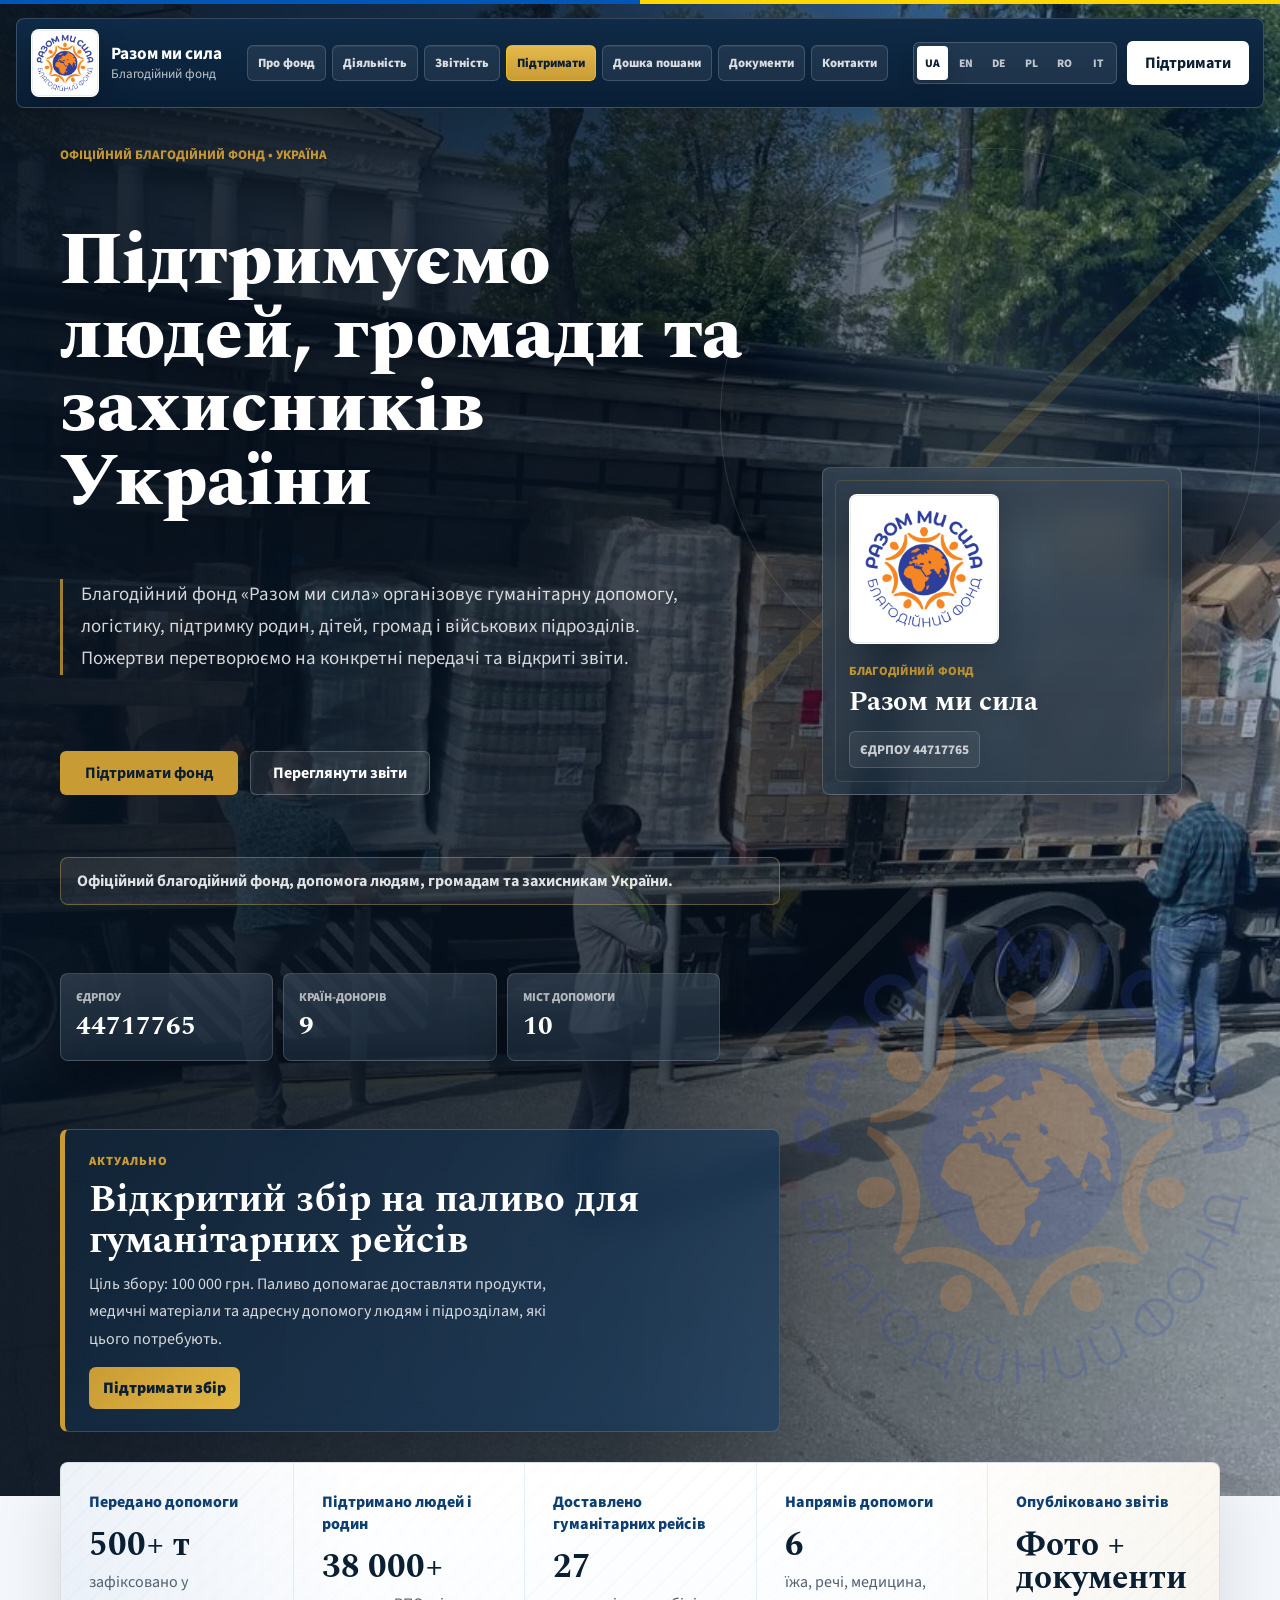
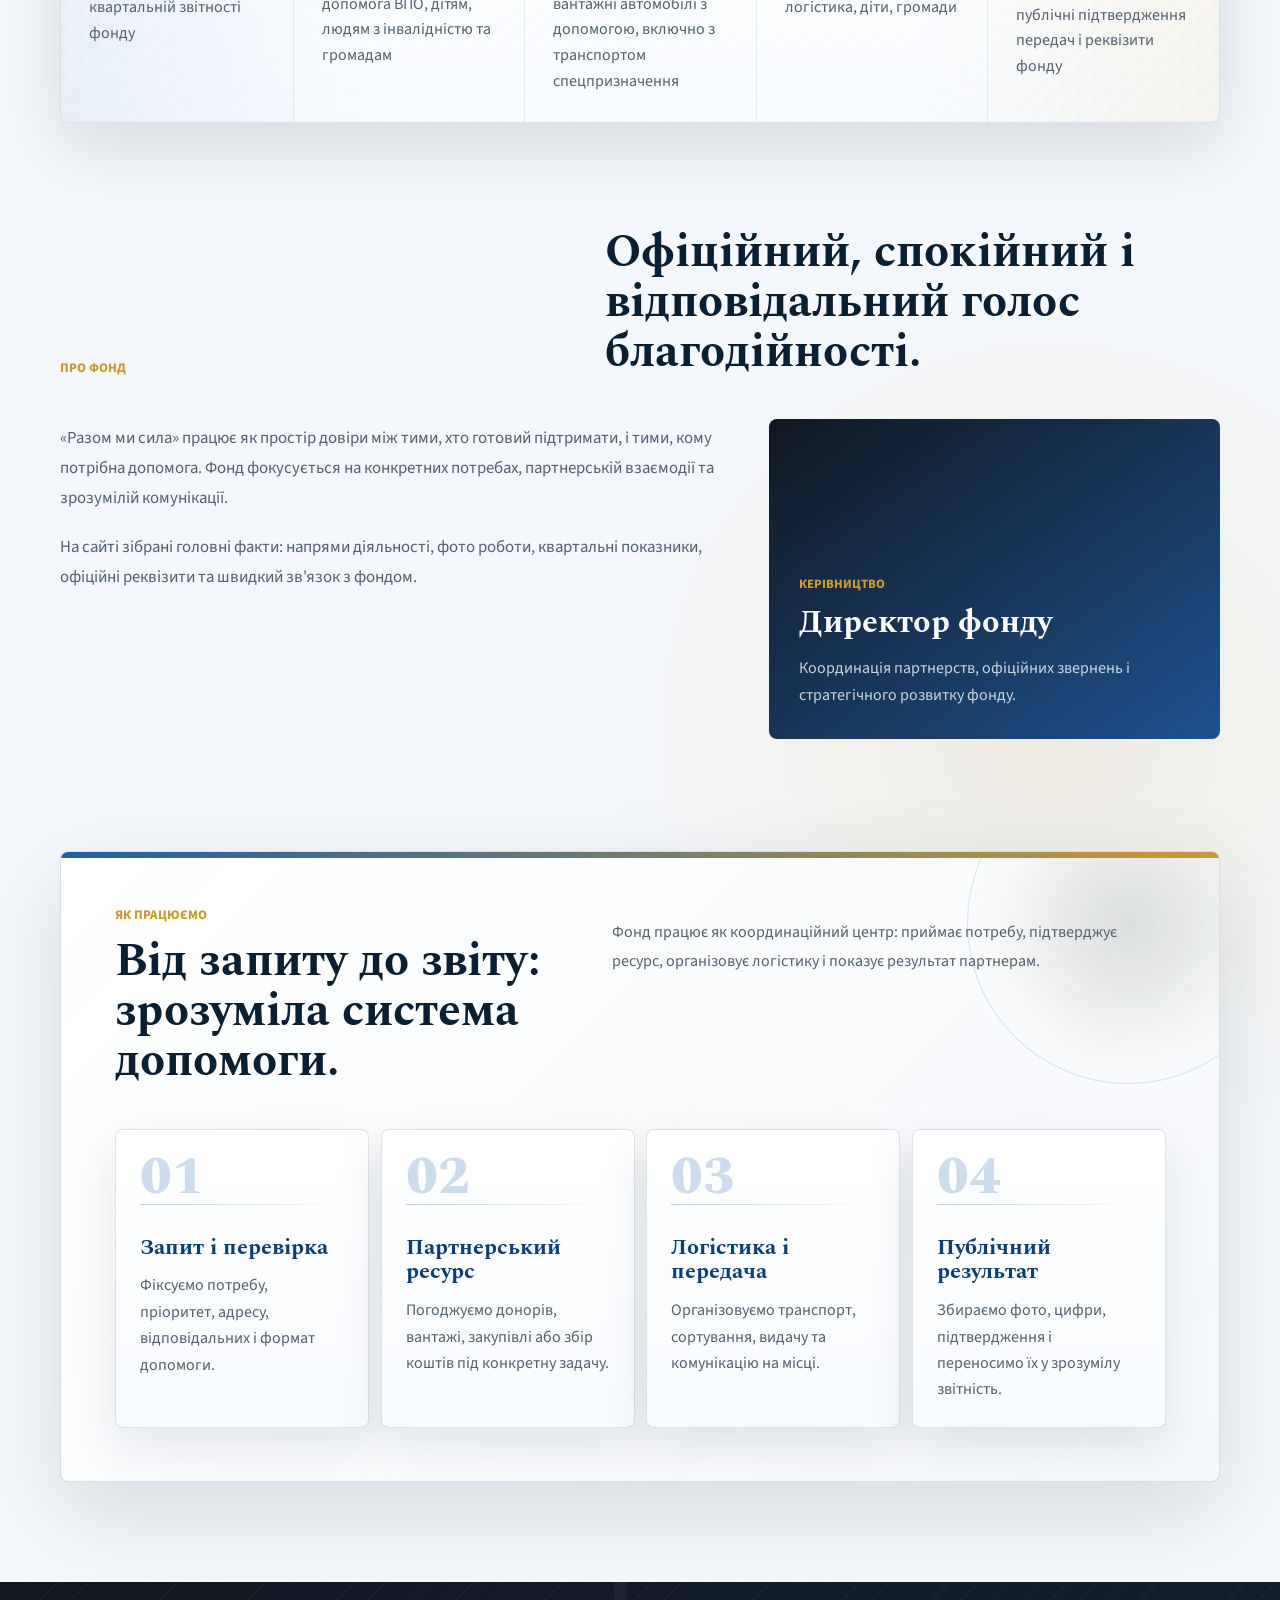
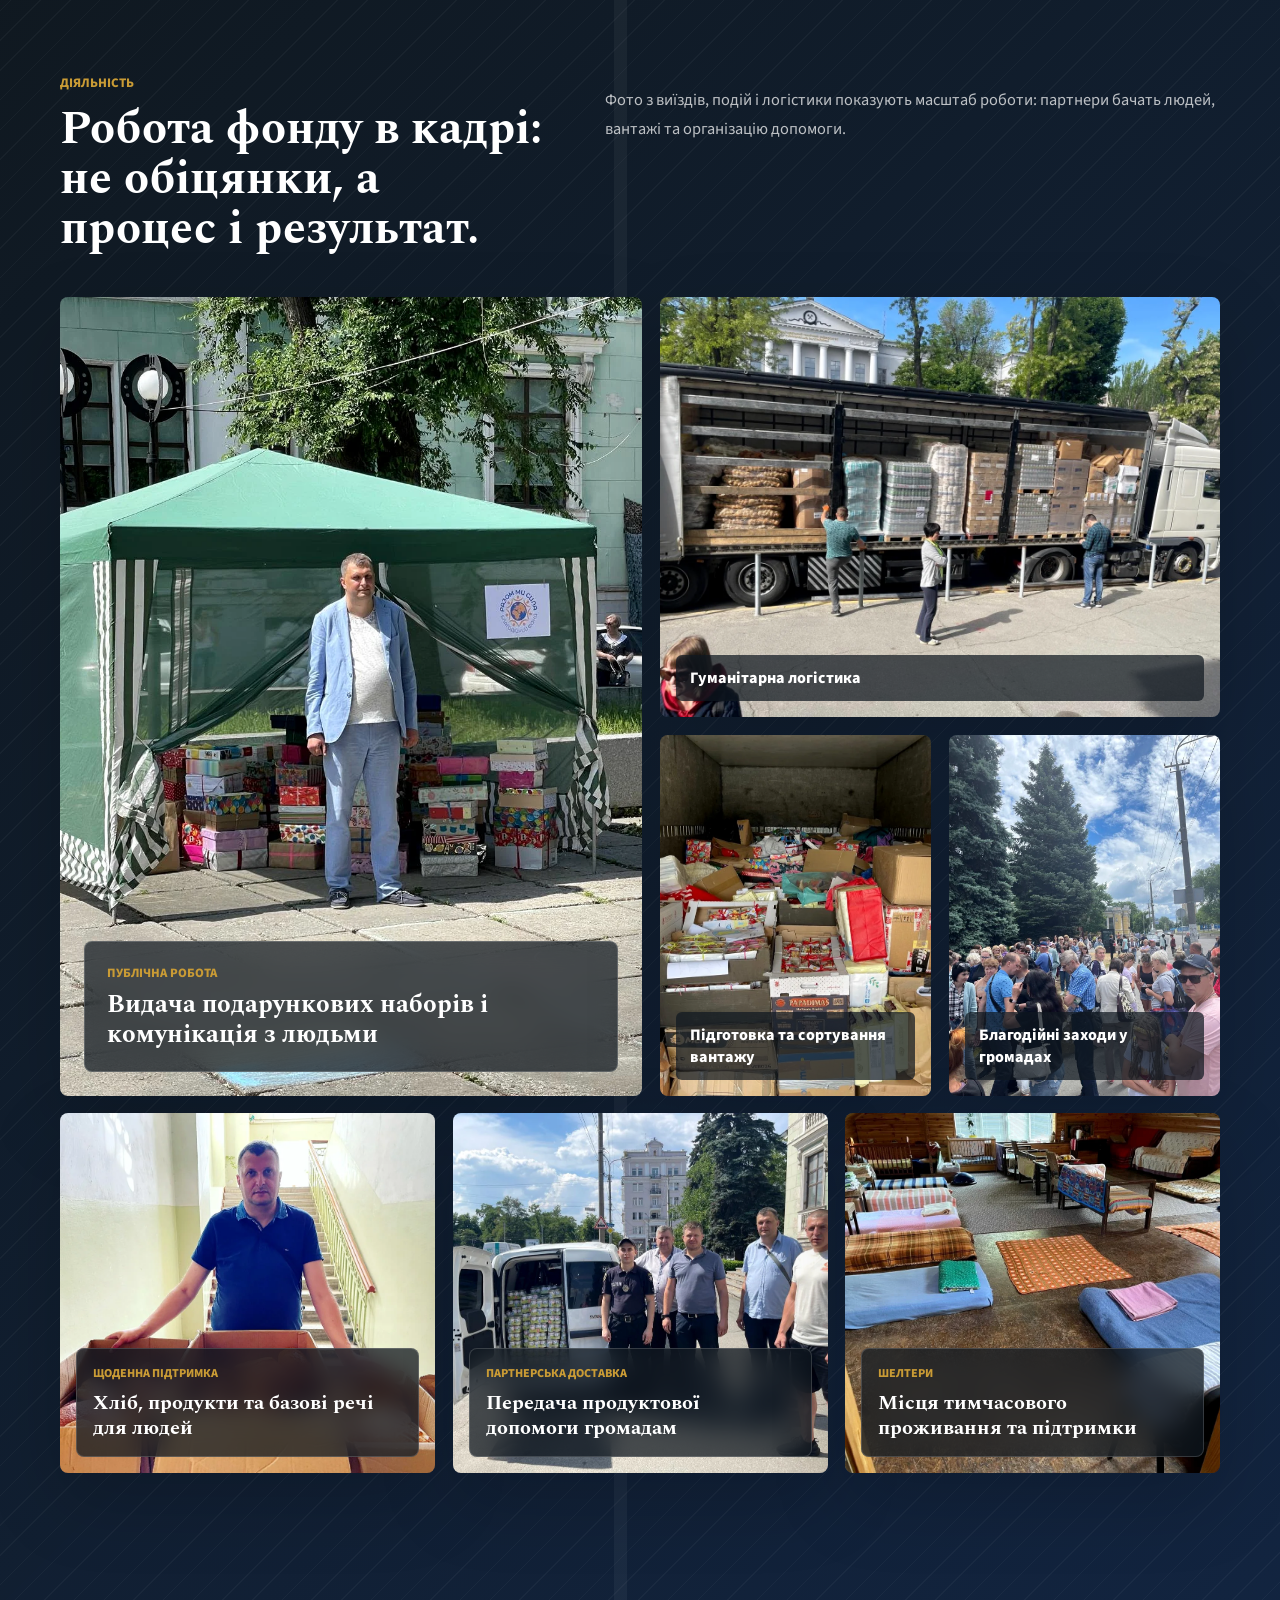
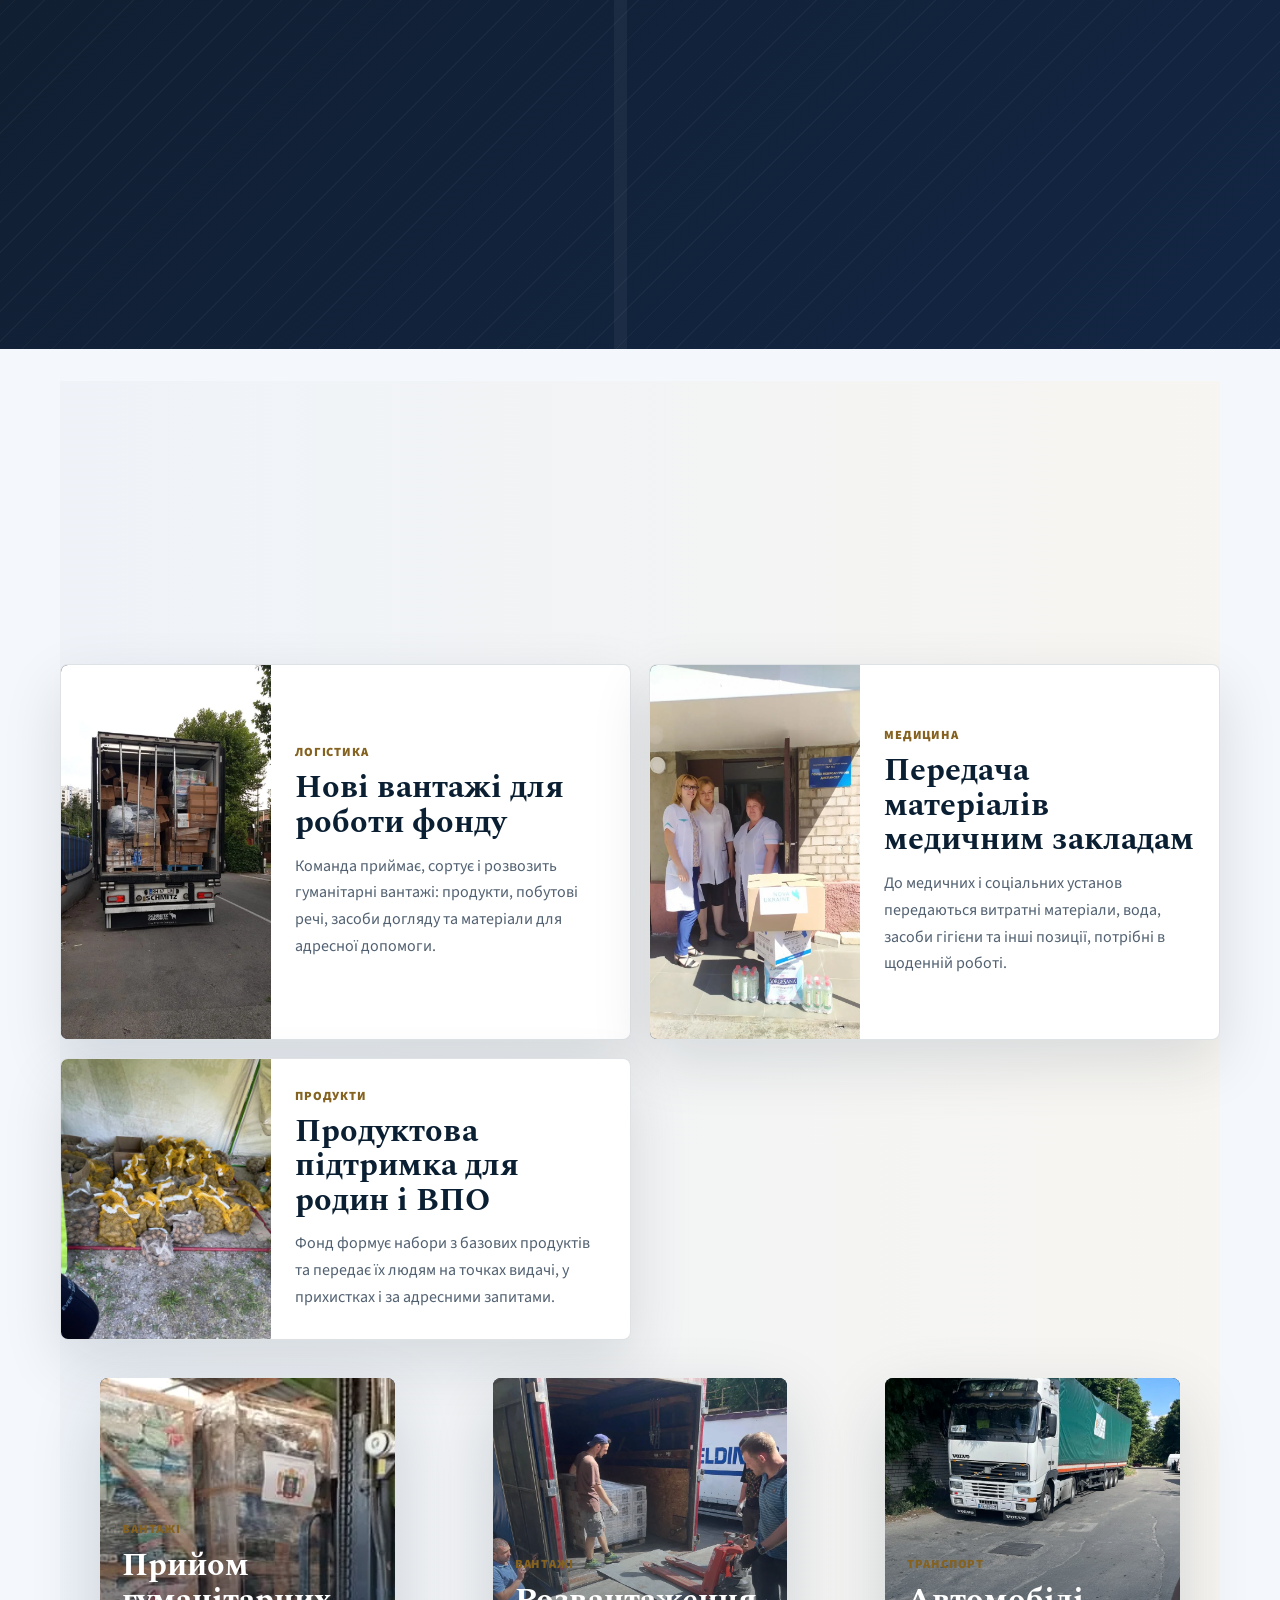
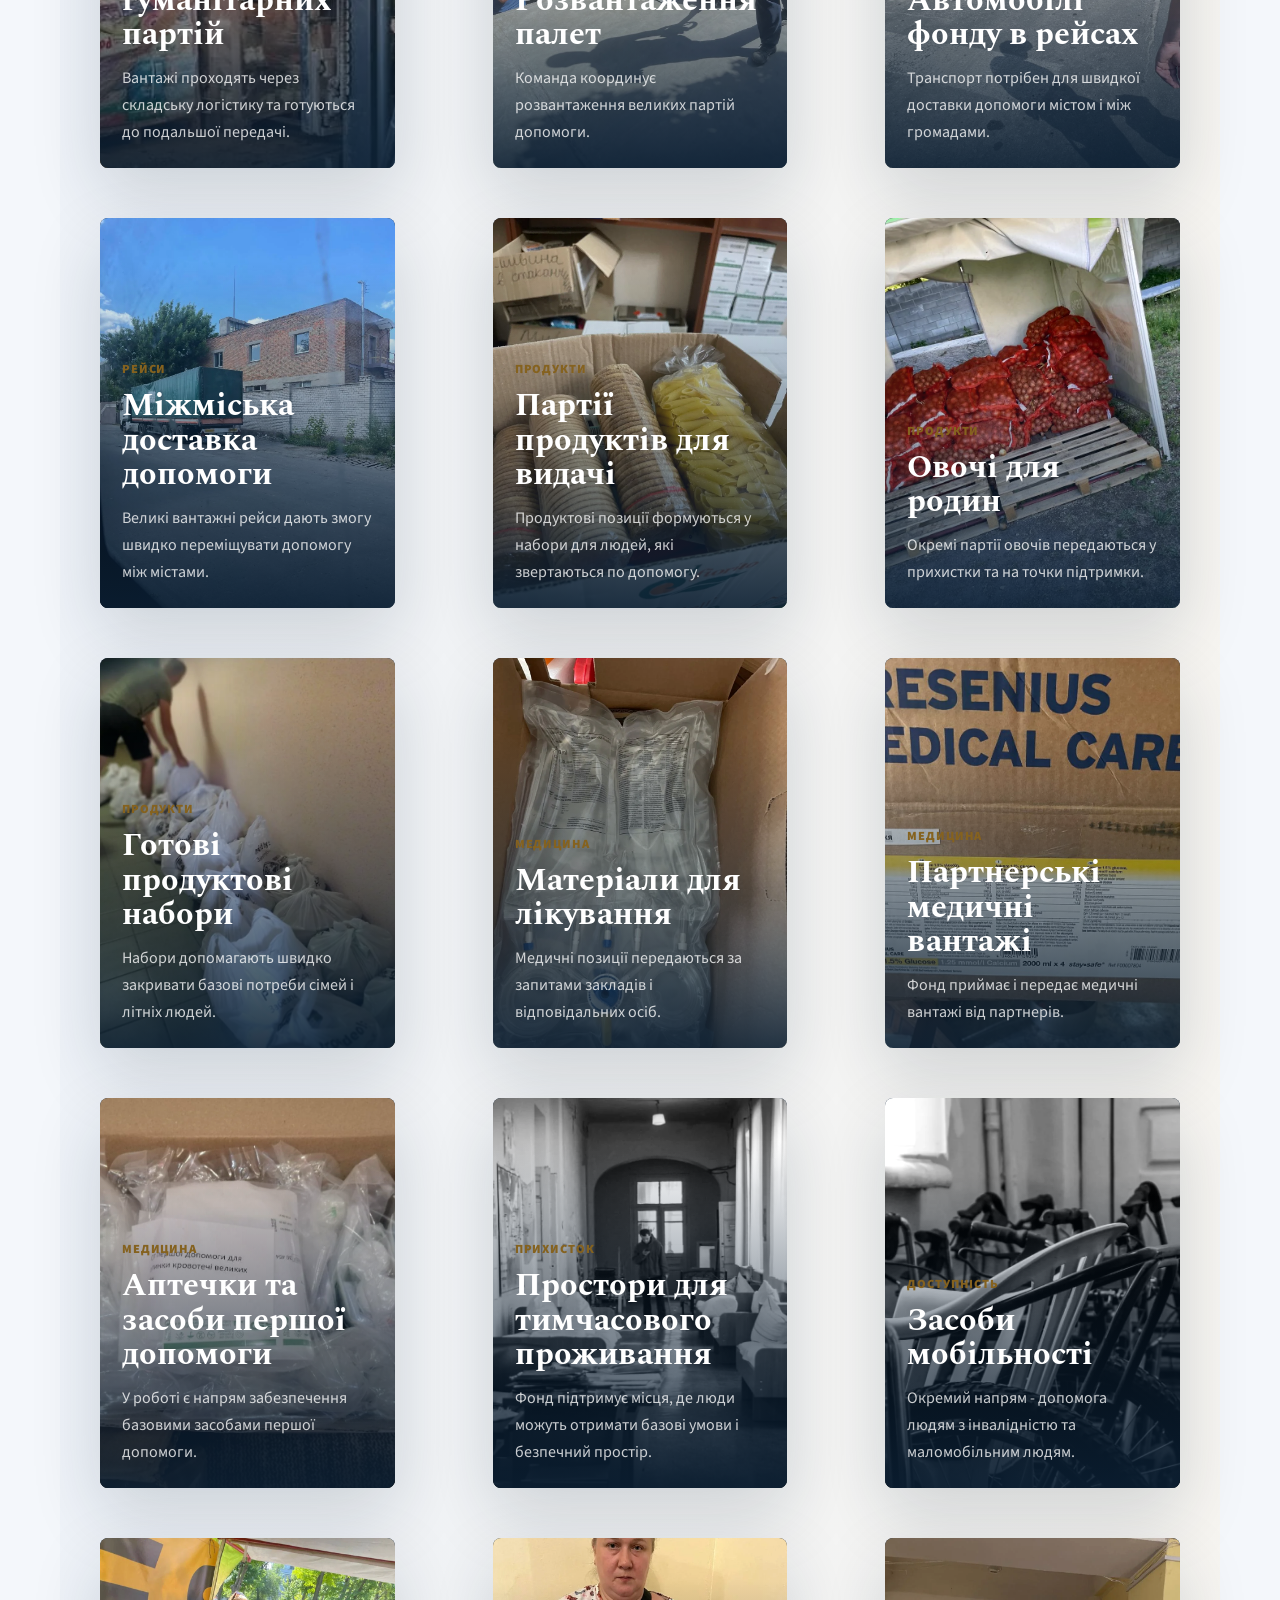
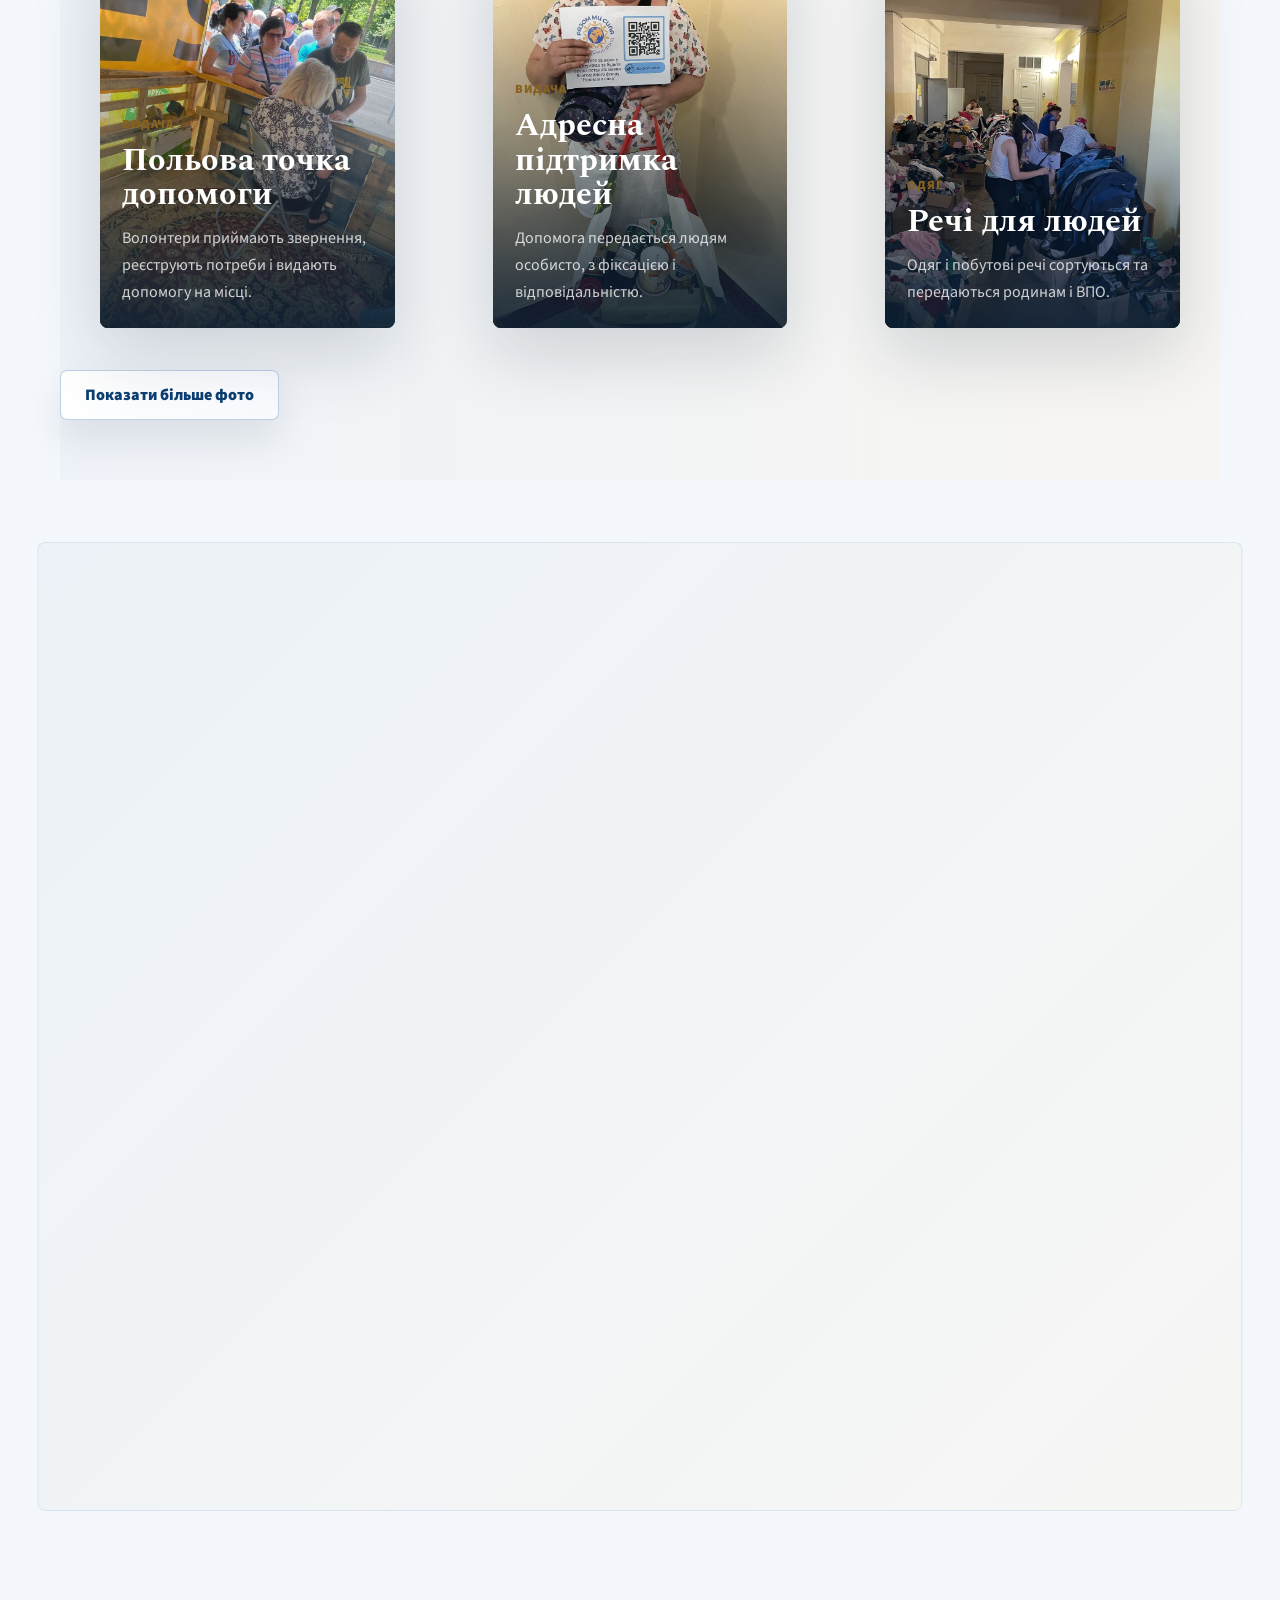
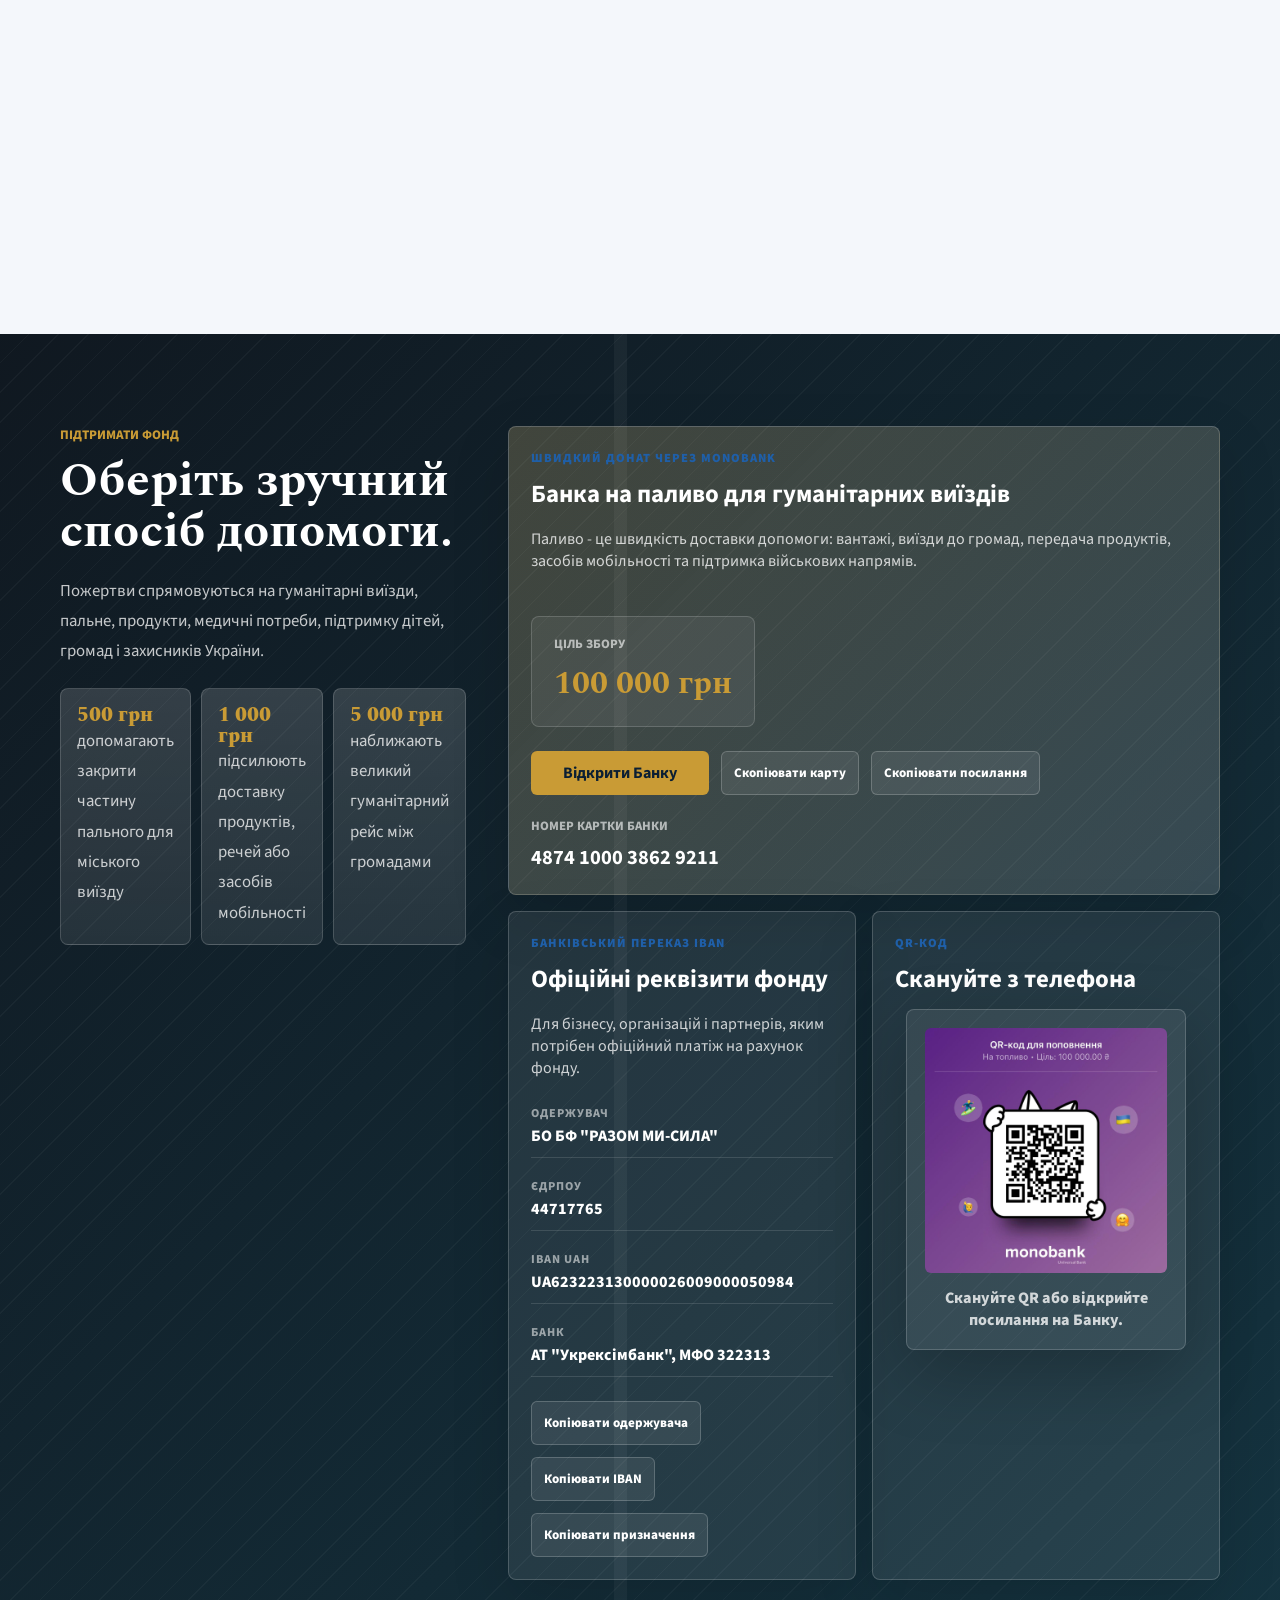
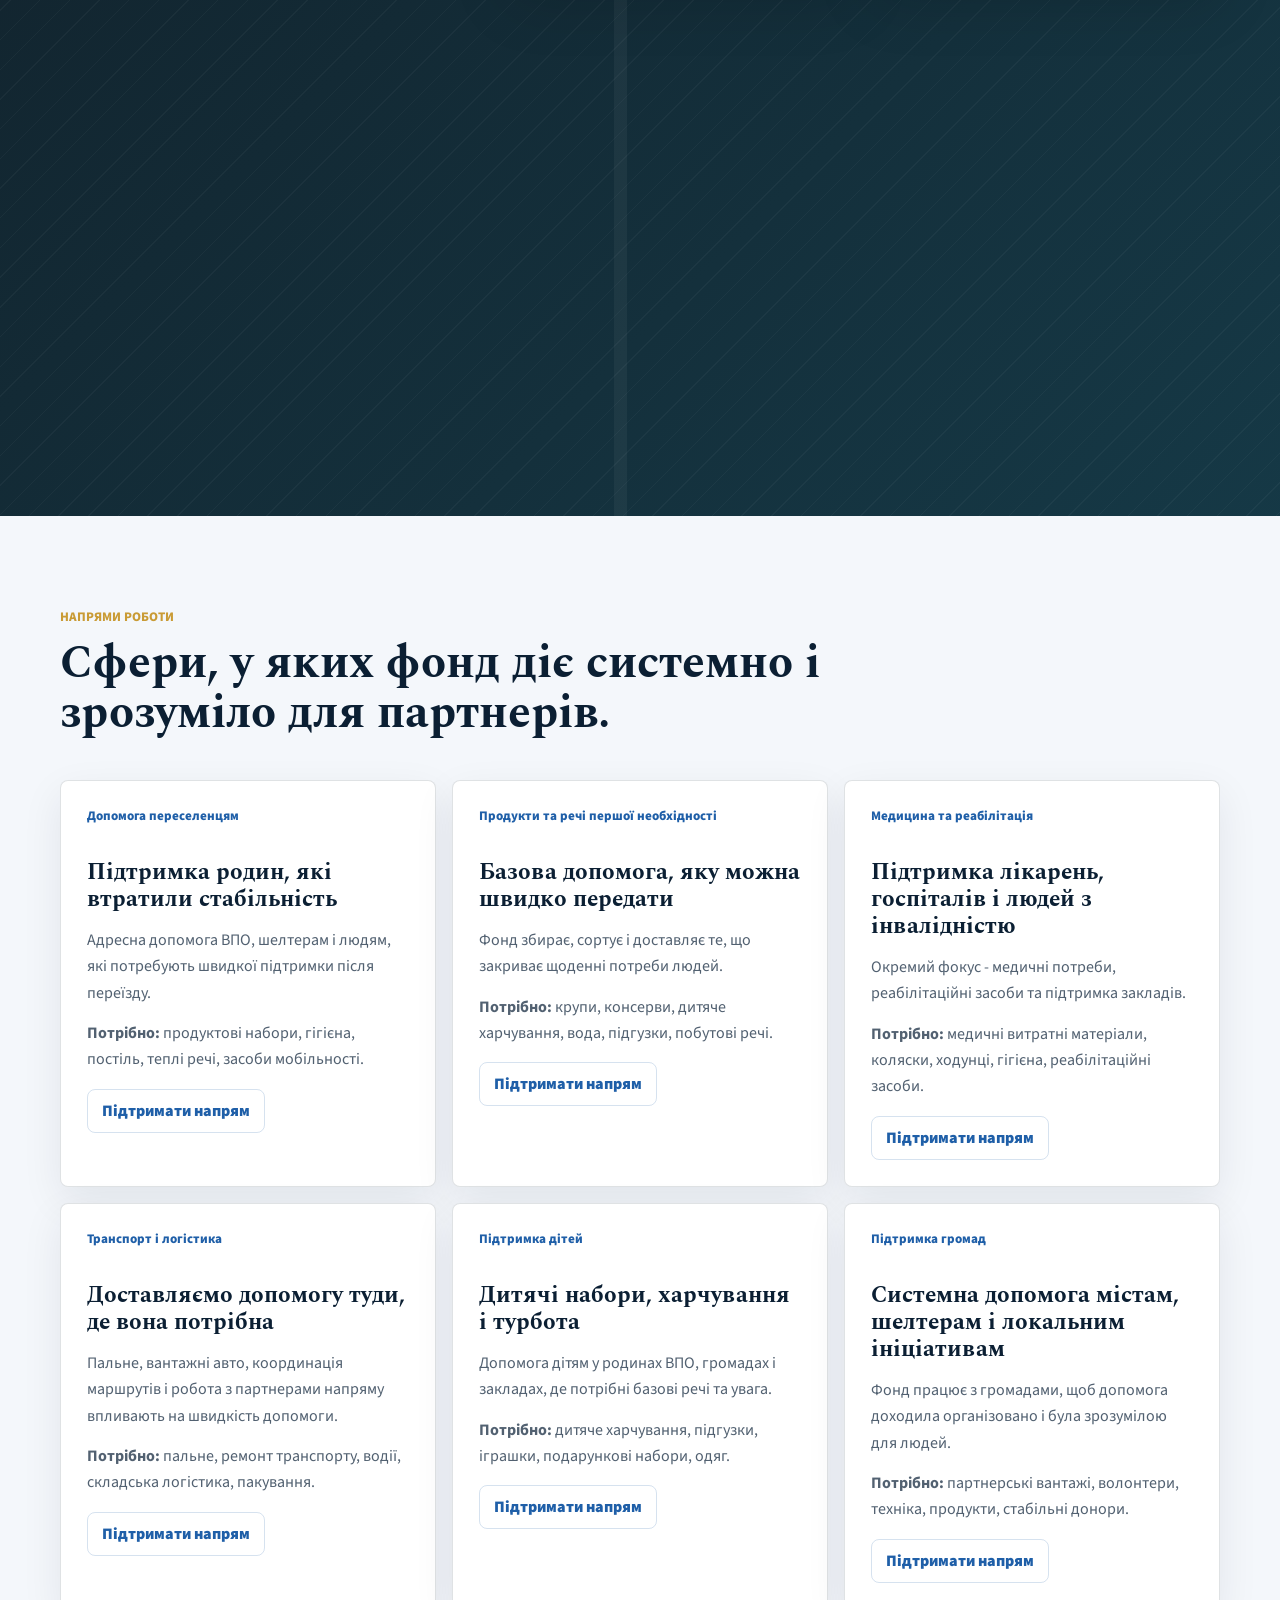
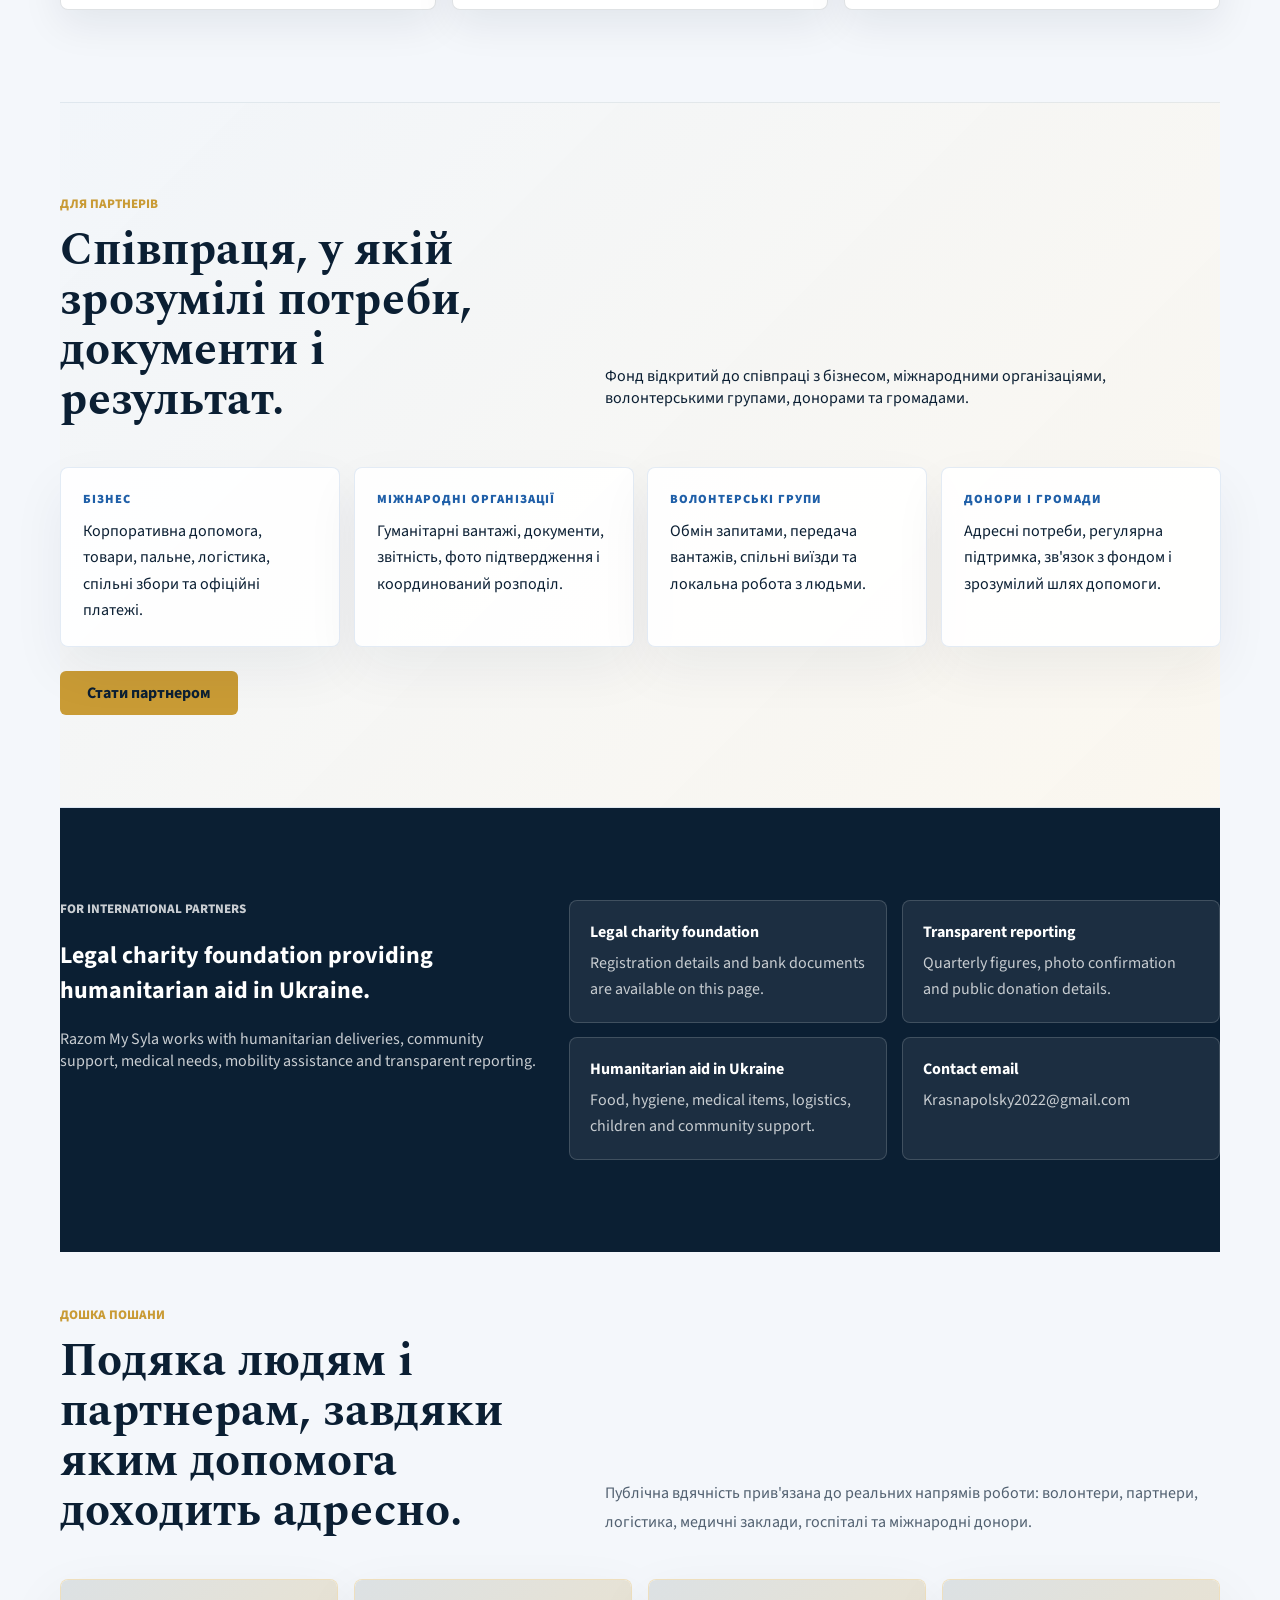
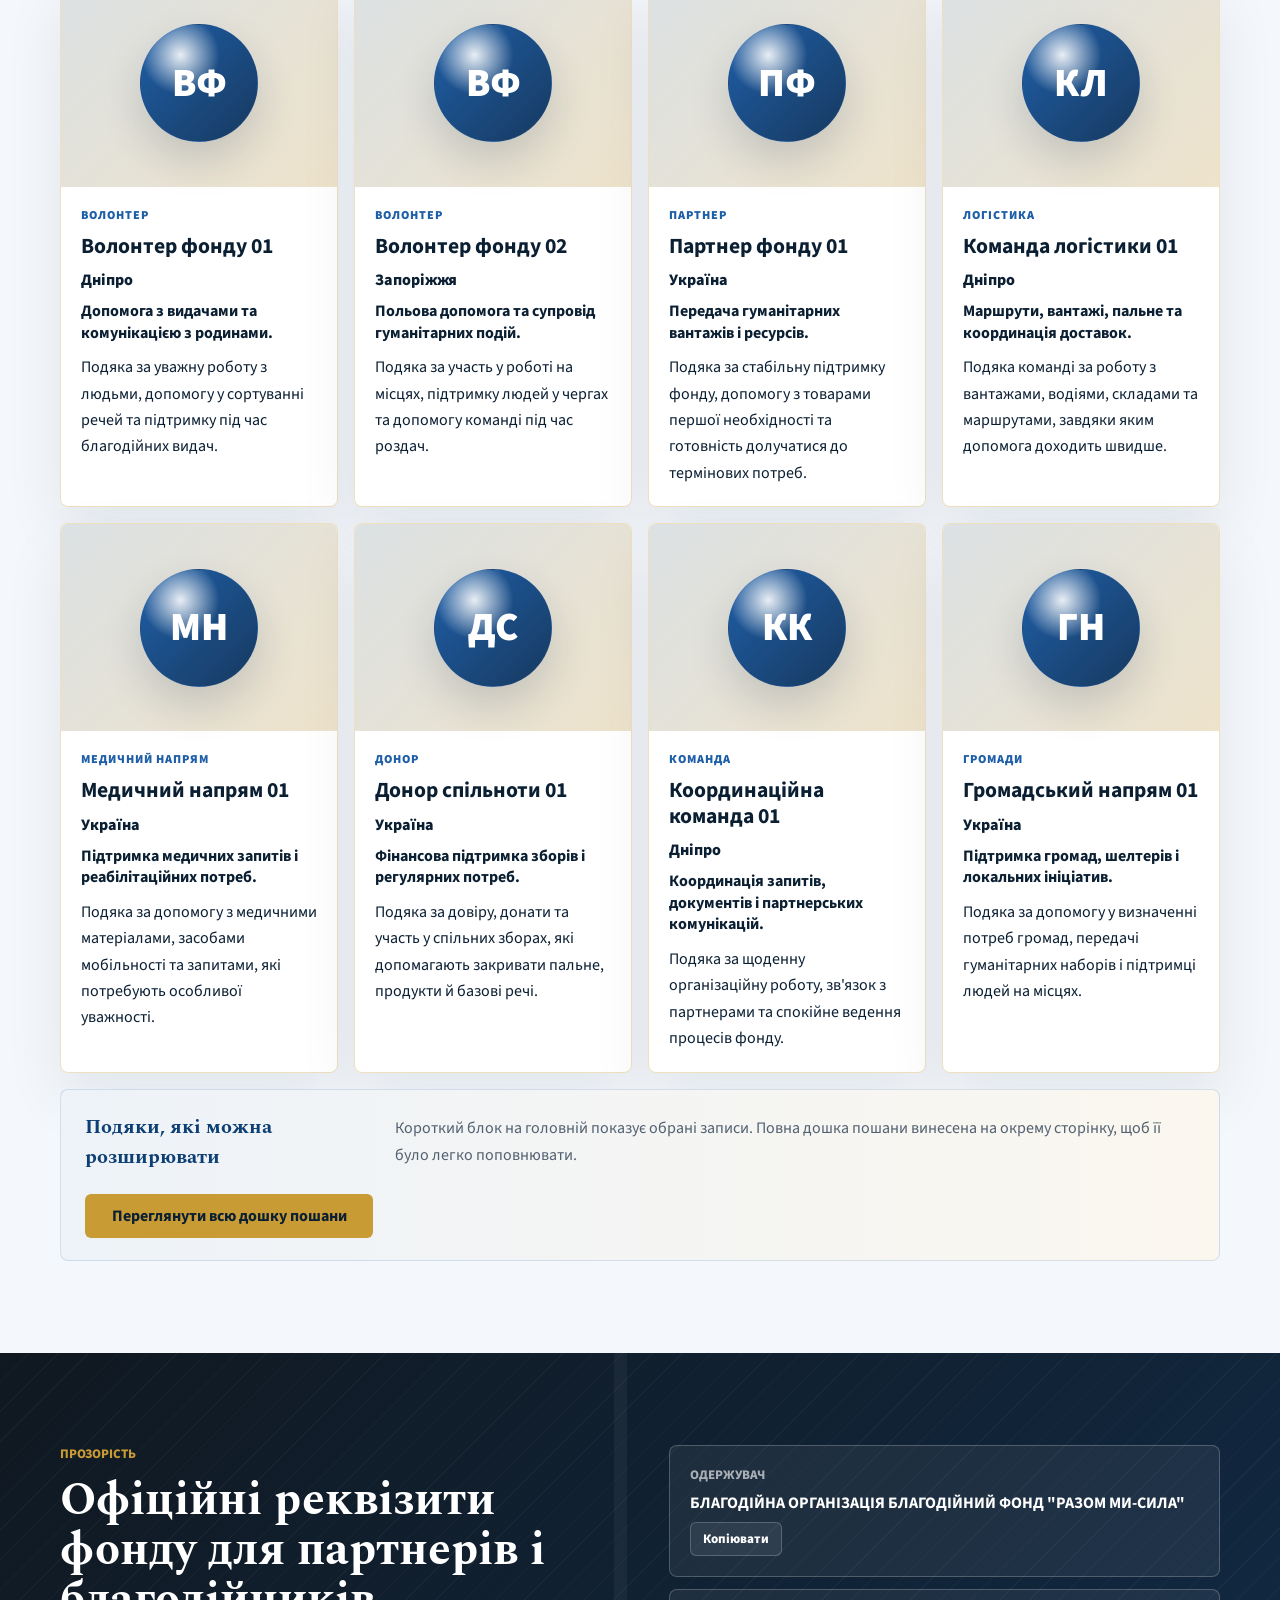
==== commit 2814c501: "Fix honor page routing" ====
--- a/index.html
+++ b/index.html
@@ -72,7 +72,7 @@
         <a href="#activity" data-i18n="nav.activity">Діяльність</a>
         <a href="#report" data-i18n="nav.report">Звітність</a>
         <a href="#donate" data-i18n="nav.donate">Підтримати</a>
-        <a href="/honor.html" data-i18n="nav.honor">Дошка пошани</a>
+        <a href="/honor/" data-i18n="nav.honor">Дошка пошани</a>
         <a href="#documents" data-i18n="nav.documents">Документи</a>
         <a href="#contacts" data-i18n="nav.contacts">Контакти</a>
       </nav>
@@ -688,7 +688,7 @@
         <div class="honor-note">
           <strong data-i18n="honor.note.title">Подяки, які можна розширювати</strong>
           <p data-i18n="honor.note.text">Короткий блок на головній показує обрані записи. Повна дошка пошани винесена на окрему сторінку, щоб її було легко поповнювати.</p>
-          <a class="button button-primary" href="/honor.html">Переглянути всю дошку пошани</a>
+          <a class="button button-primary" href="/honor/">Переглянути всю дошку пошани</a>
         </div>
       </section>
 
